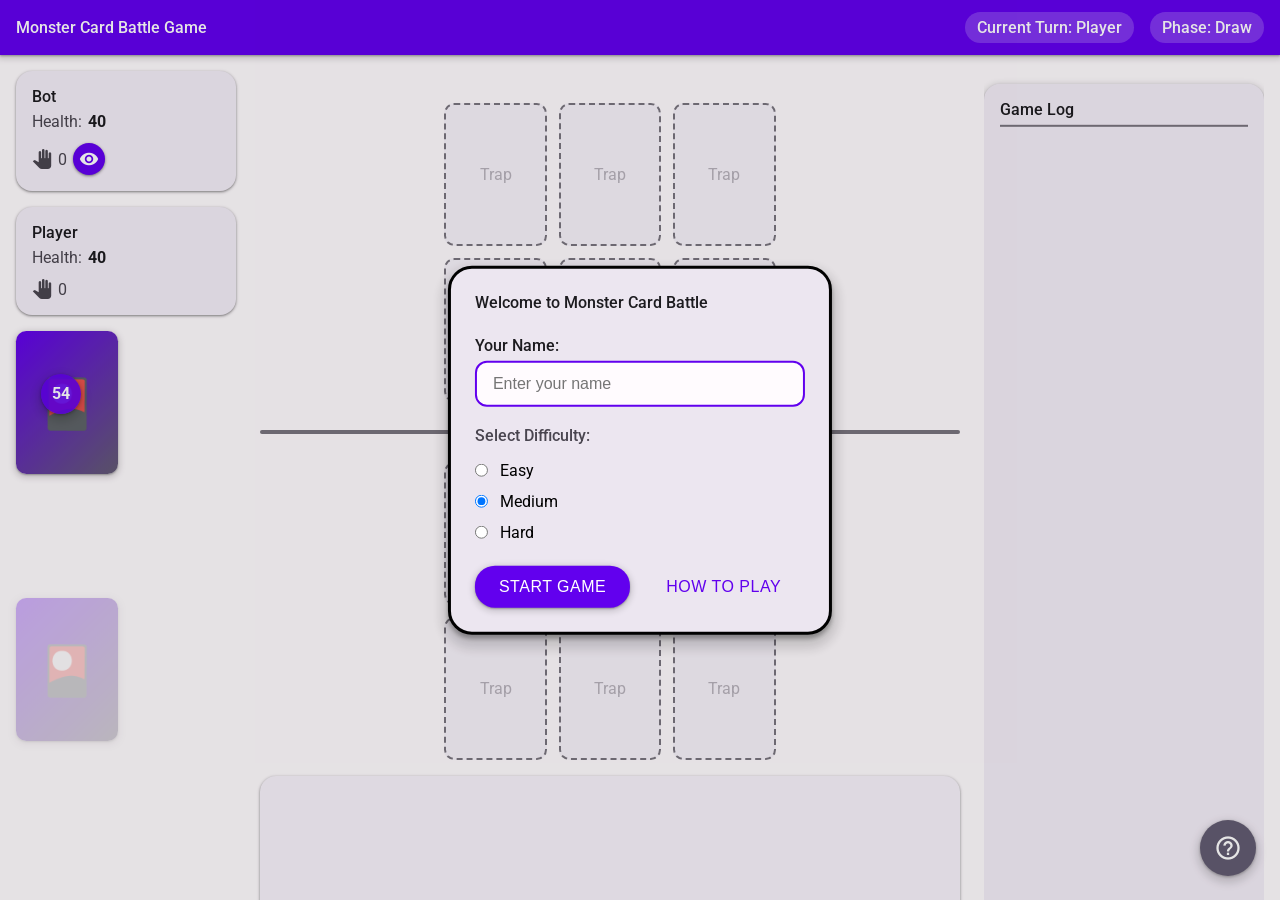
==== index.html @ bcc75cb6 "feat: Add visual feedback for selected cards and attack status in battle phase" ====
<!DOCTYPE html>
<html lang="en">
<head>
    <meta charset="UTF-8">
    <meta name="viewport" content="width=device-width, initial-scale=1.0">
    <title>Monster Card Battle Game</title>
    <link href="https://fonts.googleapis.com/css2?family=Roboto:wght@300;400;500;700&display=swap" rel="stylesheet">
    <link href="https://fonts.googleapis.com/icon?family=Material+Icons" rel="stylesheet">
    <link rel="stylesheet" href="css/animations.css">
    <link rel="stylesheet" href="css/styles.css">
</head>
<body>
    <!-- Welcome Dialog -->
    <dialog id="welcome-dialog" class="modal-dialog">
        <div class="dialog-content">
            <h2>Welcome to Monster Card Battle</h2>
            <div class="welcome-form">
                <div class="input-group">
                    <label for="player-name">Your Name:</label>
                    <input type="text" id="player-name" name="player-name" maxlength="20" placeholder="Enter your name" autocomplete="off" />
                </div>
                <div class="difficulty-select">
                    <p>Select Difficulty:</p>
                    <div class="radio-group">
                        <label><input type="radio" name="difficulty" id="difficulty-easy" value="easy"> Easy</label>
                        <label><input type="radio" name="difficulty" id="difficulty-medium" value="medium" checked> Medium</label>
                        <label><input type="radio" name="difficulty" id="difficulty-hard" value="hard"> Hard</label>
                    </div>
                </div>
            </div>
            <div class="dialog-buttons">
                <button id="start-game" class="dialog-button primary">Start Game</button>
                <button id="show-tutorial" class="dialog-button" onclick="openTutorialFromWelcome(event)">How to Play</button>
            </div>
        </div>
    </dialog>
    
    <!-- Bot Hand Viewing Dialog -->
    <div id="bot-hand-dialog" class="dialog">
        <div class="dialog-content">
            <h2>Bot's Hand <span id="bot-hand-dialog-count">(5)</span></h2>
            <div id="bot-hand-display" class="bot-hand-display"></div>
            <div class="dialog-buttons">
                <button id="close-bot-hand-btn" class="dialog-button primary">Close</button>
            </div>
        </div>
    </div>
    
    <div class="game-container">
        <!-- Game title and info -->
        <div class="game-header">
            <h1>Monster Card Battle Game</h1>
            <div class="game-status">
                <div id="turn-indicator">Current Turn: Player</div>
                <div id="phase-indicator">Phase: Draw</div>
            </div>
        </div>

        <!-- Game board -->
        <div class="game-board">
            <div class="left-sidebar">
                <div class="player-area bot-area">
                    <div class="player-info">
                        <div class="player-name">Bot</div>
                        <div class="player-health">
                            <span class="health-label">Health:</span>
                            <span id="bot-health" class="health-value">40</span>
                        </div>
                        <div class="deck-info">
                            <div class="hand-count">
                                <span class="hand-icon material-icons">pan_tool</span>
                                <span id="bot-hand-count">5</span>
                                <button id="view-bot-hand-btn" class="view-hand-btn" title="View Bot's Hand">
                                    <span class="material-icons">visibility</span>
                                </button>
                            </div>
                        </div>
                    </div>
                </div>
                <div class="player-area player-area-human">
                    <div class="player-info">
                        <div class="player-name">Player</div>
                        <div class="player-health">
                            <span class="health-label">Health:</span>
                            <span id="player-health" class="health-value">40</span>
                        </div>
                        <div class="deck-info">
                            <div class="hand-count">
                                <span class="hand-icon material-icons">pan_tool</span>
                                <span id="player-hand-count">5</span>
                            </div>
                        </div>
                    </div>
                    <div class="deck-container">
                        <div id="deck" class="deck">
                            <div class="card card-back"></div>
                            <div id="deck-count" class="deck-count">54</div>
                        </div>
                        <div id="discard-pile" class="discard-pile">
                            <div class="card card-back discard-empty"></div>
                            <div id="discard-count" class="discard-count">0</div>
                        </div>
                    </div>
                </div>
                <div class="game-controls">
                    <button id="end-phase-btn" class="action-button">End Phase</button>
                </div>
            </div>

            <div class="main-content">
                <div class="center-play-area">
                    <!-- Inline reactive trap area (countdown and actions) -->
                    <div id="reactive-trap-area" class="reactive-trap-area" aria-live="polite"></div>
                    <div class="board-spaces bot-board-spaces">
                        <div class="trap-row">
                            <div class="trap-space" id="bot-trap-0" data-index="0"></div>
                            <div class="trap-space" id="bot-trap-1" data-index="1"></div>
                            <div class="trap-space" id="bot-trap-2" data-index="2"></div>
                        </div>
                        <div class="monster-row">
                            <div class="monster-space" id="bot-monster-0" data-index="0"></div>
                            <div class="monster-space" id="bot-monster-1" data-index="1"></div>
                            <div class="monster-space" id="bot-monster-2" data-index="2"></div>
                        </div>
                    </div>

                    <div class="play-area-divider"></div>

                    <div class="board-spaces player-board-spaces">
                        <div class="monster-row">
                            <div class="monster-space" id="player-monster-0" data-index="0"></div>
                            <div class="monster-space" id="player-monster-1" data-index="1"></div>
                            <div class="monster-space" id="player-monster-2" data-index="2"></div>
                        </div>
                        <div class="trap-row">
                            <div class="trap-space" id="player-trap-0" data-index="0"></div>
                            <div class="trap-space" id="player-trap-1" data-index="1"></div>
                            <div class="trap-space" id="player-trap-2" data-index="2"></div>
                        </div>
                    </div>
                </div>
                <div class="player-hand-container">
                    <div id="player-hand" class="player-hand"></div>
                </div>
            </div>

            <div class="right-sidebar">
                <div id="game-log" class="game-log">
                    <div class="log-header">Game Log</div>
                    <div id="log-content" class="log-content"></div>
                </div>
            </div>
        </div>

        <!-- Game dialogs -->
        <div id="sacrifice-dialog" class="dialog">
            <div class="dialog-content">
                <h2>Choose Cards to Sacrifice</h2>
                <p id="sacrifice-description">Select cards with total value of at least <span id="required-value">X</span></p>
                <div id="sacrifice-cards" class="sacrifice-cards"></div>
                <div class="dialog-buttons">
                    <button id="cancel-sacrifice" class="dialog-button">Cancel</button>
                    <button id="confirm-sacrifice" class="dialog-button primary">Confirm</button>
                </div>
            </div>
        </div>

        <div id="fusion-upkeep-dialog" class="dialog">
            <div class="dialog-content">
                <h2>Fusion Upkeep</h2>
                <p>Select cards to sacrifice for fusion upkeep</p>
                <div id="fusion-upkeep-cards" class="sacrifice-cards"></div>
                <div class="dialog-buttons">
                    <button id="confirm-fusion-upkeep" class="dialog-button primary">Confirm</button>
                </div>
            </div>
        </div>

        <div id="fusion-dialog" class="dialog">
            <div class="dialog-content">
                <h2>Create Fusion</h2>
                <p>Select two of your monsters to fuse</p>
                <div id="fusion-monsters" class="fusion-cards"></div>
                <div id="fusion-target-spaces" class="fusion-target-spaces"></div>
                <div class="dialog-buttons">
                    <button id="cancel-fusion" class="dialog-button">Cancel</button>
                    <button id="confirm-fusion" class="dialog-button primary">Confirm</button>
                </div>
            </div>
        </div>

        <div id="trap-activation-dialog" class="dialog">
            <div class="dialog-content">
                <h2>Activate Trap?</h2>
                <div id="trap-activation-card" class="trap-activation-card"></div>
                <div class="dialog-buttons">
                    <button id="cancel-trap-activation" class="dialog-button">No</button>
                    <button id="confirm-trap-activation" class="dialog-button primary">Yes</button>
                </div>
            </div>
        </div>
        
        <div id="cancel-trap-dialog" class="dialog">
            <div class="dialog-content">
                <h2>Cancel which trap?</h2>
                <div id="cancel-trap-list" class="sacrifice-cards"></div>
                <div class="dialog-buttons">
                    <button id="cancel-trap-cancel" class="dialog-button">Cancel</button>
                    <button id="cancel-trap-confirm" class="dialog-button primary">Confirm</button>
                </div>
            </div>
        </div>
        
        <div id="redirect-dialog" class="dialog">
            <div class="dialog-content">
                <h2>Redirect Attack</h2>
                <p>Select a monster to redirect the attack to</p>
                <div id="redirect-targets" class="redirect-targets"></div>
                <div class="dialog-buttons">
                    <button id="cancel-redirect" class="dialog-button">Cancel</button>
                    <button id="confirm-redirect" class="dialog-button primary">Confirm</button>
                </div>
            </div>
        </div>
        
        <div id="discard-dialog" class="dialog">
            <div class="dialog-content">
                <h2>Discard Down to 10 Cards</h2>
                <p>Select cards to discard</p>
                <div id="discard-cards" class="discard-selection"></div>
                <div class="dialog-buttons">
                    <button id="confirm-discard" class="dialog-button primary">Confirm</button>
                </div>
            </div>
        </div>

        <!-- Deck / Discard List Dialogs -->
        <div id="deck-list-dialog" class="dialog">
            <div class="dialog-content">
                <h2>Deck Contents</h2>
                <div id="deck-list" class="card-list"></div>
                <div class="dialog-buttons">
                    <button id="close-deck-list" class="dialog-button primary">Close</button>
                </div>
            </div>
        </div>

        <div id="discard-list-dialog" class="dialog">
            <div class="dialog-content">
                <h2>Discard Pile</h2>
                <div id="discard-list" class="card-list"></div>
                <div class="dialog-buttons">
                    <button id="close-discard-list" class="dialog-button primary">Close</button>
                </div>
            </div>
        </div>
        
        <div id="game-over-dialog" class="dialog">
            <div class="dialog-content">
                <h2 id="game-result">Game Over</h2>
                <p id="game-over-message"></p>
                <div class="dialog-buttons">
                    <button id="new-game" class="dialog-button primary">New Game</button>
                </div>
            </div>
        </div>

        <!-- Tutorial modal -->
        <dialog id="tutorial-dialog" class="modal-dialog">
            <div class="dialog-content">
                <h2>Game Rules</h2>
                <div class="tutorial-content">
                    <div class="tutorial-navigation">
                        <button id="prev-tutorial" class="tutorial-nav-button" onclick="tutorialPrev()">&lt; Previous</button>
                        <span id="tutorial-page-indicator">Page 1/5</span>
                        <button id="next-tutorial" class="tutorial-nav-button" onclick="tutorialNext()">Next &gt;</button>
                    </div>
                    <div id="tutorial-pages">
                        <!-- Tutorial pages will be dynamically loaded -->
                    </div>
                    <div class="tutorial-footer">
                        <button id="back-to-welcome" class="dialog-button" onclick="backToWelcome()">Back to Welcome Screen</button>
                    </div>
                </div>
            </div>
        </dialog>

        <button id="help-button" class="help-button">
            <span class="material-icons">help_outline</span>
        </button>
    </div>

        <!-- Initialize game and ensure welcome dialog is shown -->
        <script>
            // Show welcome dialog immediately when page loads
            document.addEventListener('DOMContentLoaded', function() {
                // Get dialog element
                const welcomeDialog = document.getElementById('welcome-dialog');
                
                // Force show the dialog
                if (welcomeDialog) {
                    // Try the standard way first
                    if (typeof welcomeDialog.showModal === 'function') {
                        welcomeDialog.showModal();
                    } else {
                        // Fallback for browsers without dialog support
                        welcomeDialog.setAttribute('open', '');
                        welcomeDialog.style.display = 'block';
                        welcomeDialog.style.position = 'fixed';
                        welcomeDialog.style.top = '50%';
                        welcomeDialog.style.left = '50%';
                        welcomeDialog.style.transform = 'translate(-50%, -50%)';
                        welcomeDialog.style.zIndex = '9999';
                    }
                }
                
                // Set up start game button
                const startGameBtn = document.getElementById('start-game');
                if (startGameBtn) {
                    startGameBtn.addEventListener('click', function() {
                        const playerName = (document.getElementById('player-name') && document.getElementById('player-name').value) || 'Player';
                        let difficulty = 'medium';
                        if (document.getElementById('difficulty-easy') && document.getElementById('difficulty-easy').checked) difficulty = 'easy';
                        else if (document.getElementById('difficulty-hard') && document.getElementById('difficulty-hard').checked) difficulty = 'hard';

                        console.log('Starting game with player:', playerName, 'difficulty:', difficulty);
                        if (welcomeDialog && typeof welcomeDialog.close === 'function') welcomeDialog.close();

                        // Call the global startNewGame function which sets up everything
                        if (typeof startNewGame === 'function') {
                            startNewGame(playerName, difficulty);
                        } else {
                            console.error('startNewGame function not found');
                        }
                    });
                }
                
                // Set up tutorial button
                const showTutorialBtn = document.getElementById('show-tutorial');
                if (showTutorialBtn) {
                    showTutorialBtn.addEventListener('click', function() {
                        const tutorialDialog = document.getElementById('tutorial-dialog');
                        if (!tutorialDialog) return;
                        if (typeof tutorialDialog.showModal === 'function') tutorialDialog.showModal(); else tutorialDialog.classList.add('visible');
                    });
                }
            });
        </script>
        <!-- Game scripts -->
        <script src="js/constants.js"></script>
        <script src="js/utils.js"></script>
        <script src="js/card.js"></script>
        <script src="js/deck.js"></script>
        <script src="js/player.js"></script>
        <script src="js/board.js"></script>
        <script src="js/ui.js"></script>
        <script src="js/bot.js"></script>
        <script src="js/game.js"></script>
        <script src="js/tutorial.js"></script>
        <script src="js/main.js"></script>
</body>
</html>
---- css/animations.css ----
/**
 * Game Animations
 * GPU-accelerated transforms with reduced motion support
 */

/* Summon Animation */
@keyframes summon {
  0% {
    opacity: 0;
    transform: scale(0.8) translateY(20px);
  }
  60% {
    transform: scale(1.05) translateY(-5px);
  }
  100% {
    opacity: 1;
    transform: scale(1) translateY(0);
  }
}

.anim-summon {
  animation: summon var(--duration-medium) ease-out;
  will-change: transform, opacity;
}

/* Attack Animation */
@keyframes attack {
  0% {
    transform: translateY(0) scale(1);
  }
  30% {
    transform: translateY(-10px) scale(1.1);
    filter: drop-shadow(0 8px 16px rgba(0,0,0,0.3));
  }
  60% {
    transform: translateY(-5px) scale(1.05);
  }
  100% {
    transform: translateY(0) scale(1);
  }
}

.anim-attack {
  animation: attack 400ms ease-in-out;
  will-change: transform;
  z-index: var(--z-floating);
}

/* Damage Animation */
@keyframes damage {
  0%, 100% {
    transform: translateX(0);
  }
  10%, 30%, 50%, 70%, 90% {
    transform: translateX(-3px);
  }
  20%, 40%, 60%, 80% {
    transform: translateX(3px);
  }
}

@keyframes pulse-red {
  0%, 100% {
    box-shadow: 0 0 0 0 rgba(211, 47, 47, 0);
  }
  50% {
    box-shadow: 0 0 20px 5px rgba(211, 47, 47, 0.6);
  }
}

.anim-damage {
  animation: damage 300ms ease-in-out, pulse-red 300ms ease-in-out;
  will-change: transform;
}

/* Destroy Animation */
@keyframes destroy {
  0% {
    opacity: 1;
    transform: scale(1) rotate(0deg);
  }
  50% {
    opacity: 0.5;
    transform: scale(0.9) rotate(5deg);
  }
  100% {
    opacity: 0;
    transform: scale(0.5) rotate(10deg);
  }
}

.anim-destroy {
  animation: destroy 350ms ease-in forwards;
  will-change: transform, opacity;
}

/* Flip Animation */
@keyframes flip {
  0% {
    transform: rotateY(0deg);
  }
  50% {
    transform: rotateY(90deg);
  }
  100% {
    transform: rotateY(180deg);
  }
}

.anim-flip {
  animation: flip 600ms ease-in-out;
  transform-style: preserve-3d;
  will-change: transform;
}

/* Highlight/Select Animation */
@keyframes highlight-pulse {
  0%, 100% {
    box-shadow: 0 0 0 2px var(--md-primary), 0 0 8px 0 var(--md-primary);
  }
  50% {
    box-shadow: 0 0 0 3px var(--md-primary), 0 0 16px 4px var(--md-primary);
  }
}

.anim-highlight {
  animation: highlight-pulse 1.5s ease-in-out infinite;
  will-change: box-shadow;
  z-index: var(--z-cards);
}

/* Glow effect for selected cards */
.selected {
  box-shadow: 0 0 0 3px var(--md-primary), 
              0 0 12px 2px rgba(98, 0, 238, 0.4),
              var(--elevation-3);
  transform: translateY(-4px);
  transition: all var(--duration-fast) ease;
  z-index: var(--z-cards);
}
/* Highlight for selected card in player's hand */
.player-hand .card.selected {
  box-shadow: 0 0 0 3px var(--md-secondary),
              0 0 18px 4px rgba(25, 118, 210, 0.4),
              var(--elevation-4);
  background: linear-gradient(135deg, rgba(25, 118, 210, 0.10) 0%, rgba(98, 0, 238, 0.08) 100%);
  border-color: var(--md-secondary);
  transform: translateY(-8px) scale(1.04);
  outline: 2px solid var(--md-secondary);
  outline-offset: -2px;
}

/* Prevent hover effects overlay/transform for selected hand cards */
.player-hand .card.selected::before {
  /* ensure no dashed hover overlay appears */
  opacity: 0 !important;
}

.player-hand .card.selected:hover {
  /* keep the selected transform/static look and prevent the generic hover transform */
  transform: translateY(-8px) scale(1.04) !important;
  box-shadow: 0 0 0 3px var(--md-secondary),
              0 0 18px 4px rgba(25, 118, 210, 0.4),
              var(--elevation-4) !important;
}

/* Disable dashed-border hint for selectable cards when already selected */
.player-hand .card.selectable.selected::before {
  opacity: 0 !important;
}

/* Selectable cards (hover state) */
.card.selectable {
  cursor: pointer;
  position: relative;
}

.card.selectable::before {
  content: '';
  position: absolute;
  inset: -2px;
  border: 2px dashed var(--md-primary);
  border-radius: calc(var(--radius-md) + 2px);
  opacity: 0;
  transition: opacity var(--duration-fast) ease;
  pointer-events: none;
}

.card.selectable:hover::before {
  opacity: 0.6;
}

/* Sacrifice selection (for big monsters) - Red/Orange theme */
#sacrifice-area .card.selected,
.sacrifice-card-wrapper .card.selected {
  box-shadow: 0 0 0 3px var(--md-error), 
              0 0 16px 3px rgba(179, 38, 30, 0.5),
              var(--elevation-4);
  background: linear-gradient(135deg, 
    rgba(179, 38, 30, 0.1) 0%, 
    rgba(245, 124, 0, 0.1) 100%);
  border-color: var(--md-error);
  transform: translateY(-6px) scale(1.02);
}

#sacrifice-area .card.selectable,
.sacrifice-card-wrapper .card.selectable {
  cursor: pointer;
}

#sacrifice-area .card.selectable::before,
.sacrifice-card-wrapper .card.selectable::before {
  border-color: var(--md-error);
  border-style: dashed;
}

/* Fusion candidate selection - Purple/Magenta theme */
#fusion-monsters .card.selected {
  box-shadow: 0 0 0 3px var(--md-tertiary), 
              0 0 16px 3px rgba(127, 29, 175, 0.5),
              var(--elevation-4);
  background: linear-gradient(135deg, 
    rgba(127, 29, 175, 0.15) 0%, 
    rgba(176, 0, 160, 0.15) 100%);
  border-color: var(--md-tertiary);
  transform: translateY(-6px) scale(1.05);
  animation: fusion-pulse 2s ease-in-out infinite;
}

#fusion-monsters .card.selectable::before {
  border-color: var(--md-tertiary);
  border-style: dashed;
}

@keyframes fusion-pulse {
  0%, 100% {
    box-shadow: 0 0 0 3px var(--md-tertiary), 
                0 0 16px 3px rgba(127, 29, 175, 0.5),
                var(--elevation-4);
  }
  50% {
    box-shadow: 0 0 0 3px var(--md-tertiary), 
                0 0 20px 5px rgba(127, 29, 175, 0.7),
                var(--elevation-5);
  }
}

/* Fusion upkeep selection - Yellow/Amber theme (warning/cost) */
#fusion-upkeep-cards .card.selected,
#fusion-upkeep-cards .sacrifice-card-wrapper .card.selected {
  box-shadow: 0 0 0 3px var(--md-warning), 
              0 0 16px 3px rgba(245, 124, 0, 0.5),
              var(--elevation-4);
  background: linear-gradient(135deg, 
    rgba(245, 124, 0, 0.15) 0%, 
    rgba(255, 193, 7, 0.15) 100%);
  border-color: var(--md-warning);
  transform: translateY(-6px) scale(1.02);
}

#fusion-upkeep-cards .card.selectable::before {
  border-color: var(--md-warning);
  border-style: dashed;
}

/* Field-selected monster in fusion (initial selection) - Green theme */
.fusion-card-wrapper.field-selected .card.selected {
  box-shadow: 0 0 0 3px var(--md-success), 
              0 0 16px 3px rgba(16, 109, 32, 0.5),
              var(--elevation-4);
  background: linear-gradient(135deg, 
    rgba(16, 109, 32, 0.15) 0%, 
    rgba(46, 125, 50, 0.15) 100%);
  border-color: var(--md-success);
  animation: field-selected-pulse 1.5s ease-in-out infinite;
}

@keyframes field-selected-pulse {
  0%, 100% {
    transform: translateY(-4px) scale(1);
  }
  50% {
    transform: translateY(-6px) scale(1.03);
  }
}

/* Draw card animation */
@keyframes draw {
  0% {
    opacity: 0;
    transform: translateX(-100px) scale(0.5);
  }
  100% {
    opacity: 1;
    transform: translateX(0) scale(1);
  }
}

.anim-draw {
  animation: draw var(--duration-medium) ease-out;
  will-change: transform, opacity;
}

/* Discard animation */
@keyframes discard {
  0% {
    opacity: 1;
    transform: translateY(0) rotate(0deg) scale(1);
  }
  100% {
    opacity: 0;
    transform: translateY(50px) rotate(15deg) scale(0.8);
  }
}

.anim-discard {
  animation: discard var(--duration-medium) ease-in forwards;
  will-change: transform, opacity;
}

/* Fade in */
@keyframes fade-in {
  from {
    opacity: 0;
  }
  to {
    opacity: 1;
  }
}

.anim-fade-in {
  animation: fade-in var(--duration-fast) ease-out;
}

/* Slide in from bottom */
@keyframes slide-up {
  from {
    transform: translateY(100%);
    opacity: 0;
  }
  to {
    transform: translateY(0);
    opacity: 1;
  }
}

.anim-slide-up {
  animation: slide-up var(--duration-medium) ease-out;
}

/* Toast/Snackbar animations */
@keyframes toast-in {
  from {
    transform: translateY(100%);
    opacity: 0;
  }
  to {
    transform: translateY(0);
    opacity: 1;
  }
}

@keyframes toast-out {
  from {
    transform: translateY(0);
    opacity: 1;
  }
  to {
    transform: translateY(100%);
    opacity: 0;
  }
}

.toast-enter {
  animation: toast-in var(--duration-medium) ease-out;
}

.toast-exit {
  animation: toast-out var(--duration-medium) ease-in forwards;
}

/* Reduced motion fallbacks */
@media (prefers-reduced-motion: reduce) {
  .anim-summon,
  .anim-attack,
  .anim-damage,
  .anim-destroy,
  .anim-flip,
  .anim-highlight,
  .anim-draw,
  .anim-discard,
  .anim-fade-in,
  .anim-slide-up,
  .toast-enter,
  .toast-exit {
    animation: none !important;
    transition: opacity 0.1s !important;
  }
  
  .selected {
    transition: none !important;
  }
}

/* Hover effects for interactive elements */
.card:not(.disabled):hover {
  transform: translateY(-2px);
  box-shadow: var(--elevation-3);
  transition: all var(--duration-fast) ease;
}

.card.disabled {
  opacity: 0.5;
  cursor: not-allowed;
  filter: grayscale(0.5);
}

/* Focus visible for accessibility */
*:focus-visible {
  outline: 2px solid var(--md-primary);
  outline-offset: 2px;
}
---- css/styles.css ----
/**
 * Monster Card Battle - Material Design 3
 * Main Styles
 */

@import url('tokens.css');
@import url('animations.css');

/* ============ BASE STYLES ============ */

* {
  box-sizing: border-box;
  margin: 0;
  padding: 0;
}

html, body {
  width: 100%;
  height: 100%;
  overflow: hidden;
  font-family: 'Roboto', -apple-system, BlinkMacSystemFont, 'Segoe UI', sans-serif;
  background: var(--md-surface);
  color: var(--md-on-surface);
  -webkit-font-smoothing: antialiased;
  -moz-osx-font-smoothing: grayscale;
}

/* ============ MAIN LAYOUT ============ */

.game-container {
  width: 100%;
  height: 100vh;
  display: grid;
  grid-template-rows: auto 1fr;
  grid-template-columns: 1fr;
  overflow: hidden;
}

/* ============ HEADER ============ */

.game-header {
  background: var(--md-primary);
  color: var(--md-on-primary);
  padding: var(--space-sm) var(--space-md);
  display: flex;
  align-items: center;
  justify-content: space-between;
  box-shadow: var(--elevation-2);
  z-index: var(--z-header);
}

.game-header h1 {
  font-size: var(--font-h6);
  font-weight: 500;
  margin: 0;
}

.game-status {
  display: flex;
  gap: var(--space-md);
  font-size: var(--font-body2);
}

#turn-indicator, #phase-indicator {
  background: rgba(255, 255, 255, 0.2);
  padding: var(--space-xs) var(--space-sm);
  border-radius: 16px;
  font-weight: 500;
}

/* ============ GAME BOARD LAYOUT ============ */

.game-board {
  display: grid;
  grid-template-columns: 220px 1fr 280px;
  grid-template-rows: 1fr;
  gap: var(--space-lg);
  padding: var(--space-md);
  align-items: stretch;
  height: 100%;
  overflow: hidden;
}

.left-sidebar {
    display: flex;
    flex-direction: column;
    gap: var(--space-md);
    justify-content: space-between;
}

.main-content {
    display: flex;
    flex-direction: column;
    gap: var(--space-md);
}

.right-sidebar {
    display: flex;
    flex-direction: column;
    gap: var(--space-md);
}

/* ============ PLAYER AREAS ============ */

.player-area {
  display: flex;
  flex-direction: column;
  gap: var(--space-md);
}

.bot-area {
  align-items: flex-start;
}

.player-area-human {
  align-items: stretch;
}

.player-info {
    grid-row: 1;
    grid-column: 1;
}

.game-controls {
    margin-top: auto;
}

.player-hand-container {
    grid-row: 2;
    grid-column: 1 / -1;
}

.player-info {
  background: var(--md-surface-container);
  border-radius: var(--space-md);
  padding: var(--space-md);
  box-shadow: var(--elevation-1);
  width: 100%;
}

.player-name {
  font-size: var(--font-h6);
  font-weight: 500;
  margin-bottom: var(--space-xs);
  color: var(--md-on-surface);
}

.player-health {
  display: flex;
  align-items: center;
  gap: var(--space-xs);
  margin-bottom: var(--space-sm);
}

.health-label {
  font-size: var(--font-body2);
  color: var(--md-on-surface-variant);
}

.health-value {
  font-size: var(--font-h5);
  font-weight: 700;
  color: var(--color-monster-big);
}

.deck-info {
  display: flex;
  align-items: center;
  gap: var(--space-sm);
}

.hand-count {
  display: flex;
  align-items: center;
  gap: var(--space-xs);
  font-size: var(--font-body1);
  color: var(--md-on-surface-variant);
}

.hand-icon {
  font-size: 20px;
}

.view-hand-btn {
  background: var(--md-primary);
  color: var(--md-on-primary);
  border: none;
  border-radius: 50%;
  width: 32px;
  height: 32px;
  display: flex;
  align-items: center;
  justify-content: center;
  cursor: pointer;
  transition: all var(--duration-fast);
  box-shadow: var(--elevation-1);
}

.view-hand-btn:hover {
  background: var(--md-primary-container);
  box-shadow: var(--elevation-2);
  transform: scale(1.05);
}

.view-hand-btn .material-icons {
  font-size: 20px;
}

/* ============ BOARD SPACES ============ */

.board-spaces {
  display: grid;
  gap: var(--space-sm);
}

.monster-row, .trap-row {
  display: grid;
  grid-template-columns: repeat(3, 1fr);
  gap: var(--space-sm);
}

.monster-space, .trap-space {
  width: var(--card-w);
  height: var(--card-h);
  background: var(--md-surface-container-low);
  border: 2px dashed var(--md-outline);
  border-radius: var(--card-radius);
  display: flex;
  align-items: center;
  justify-content: center;
  position: relative;
  transition: all var(--duration-fast);
}

.monster-space:hover, .trap-space:hover {
  background: var(--md-surface-container);
  border-color: var(--md-primary);
}

.monster-space::after {
  content: 'Monster';
  font-size: var(--font-caption);
  color: var(--md-outline);
  opacity: 0.5;
  pointer-events: none;
}

.trap-space::after {
  content: 'Trap';
  font-size: var(--font-caption);
  color: var(--md-outline);
  opacity: 0.5;
  pointer-events: none;
}

.monster-space:has(.card)::after,
.trap-space:has(.card)::after {
  display: none;
}

/* ============ ATTACK HIGHLIGHTS ============ */

.monster-space.attack-highlight {
  animation: attack-pulse 1s ease-in-out infinite;
  z-index: 10;
}

.monster-space.attacker-highlight {
  border: 3px solid var(--md-error);
  box-shadow: 0 0 0 3px rgba(179, 38, 30, 0.3),
              0 0 20px rgba(179, 38, 30, 0.5);
  background: var(--md-error-container);
}

.monster-space.defender-highlight {
  border: 3px solid var(--md-warning);
  box-shadow: 0 0 0 3px rgba(245, 124, 0, 0.3),
              0 0 20px rgba(245, 124, 0, 0.5);
  background: var(--md-warning-container);
}

.player-info.direct-attack-highlight {
  border: 3px solid var(--md-error);
  box-shadow: 0 0 0 3px rgba(179, 38, 30, 0.3),
              0 0 20px rgba(179, 38, 30, 0.5);
  background: var(--md-error-container);
  animation: attack-pulse 1s ease-in-out infinite;
}

@keyframes attack-pulse {
  0%, 100% {
    transform: scale(1);
    opacity: 1;
  }
  50% {
    transform: scale(1.05);
    opacity: 0.9;
  }
}

/* ============ BATTLE PHASE ATTACK STATUS STYLES ============ */
/* Visual cues for monsters that can still attack (ready) and those that have already attacked.
   Scoped to the BATTLE phase so these decorations don't show during other phases. */

/* Ready to attack: glowing outline and small indicator */
.game-board.phase-player-BATTLE .monster-space .card.can-attack,
.game-board.phase-bot-BATTLE .monster-space .card.can-attack {
  transform: translateY(-6px);
  transition: transform 180ms var(--duration-fast), box-shadow 180ms var(--duration-fast);
  box-shadow: 0 0 0 4px rgba(16, 108, 200, 0.08), 0 0 12px rgba(16, 108, 200, 0.18);
  border: 2px solid rgba(16, 108, 200, 0.22);
}

.game-board.phase-player-BATTLE .monster-space .card.can-attack::after,
.game-board.phase-bot-BATTLE .monster-space .card.can-attack::after {
  content: '';
  position: absolute;
  top: 6px;
  left: 6px;
  width: 10px;
  height: 10px;
  border-radius: 50%;
  background: var(--md-primary);
  box-shadow: 0 0 6px rgba(0,0,0,0.2);
}

/* Already attacked: desaturated and show a small check badge */
.game-board.phase-player-BATTLE .monster-space .card.attacked,
.game-board.phase-bot-BATTLE .monster-space .card.attacked {
  opacity: 0.75;
  filter: grayscale(0.35) contrast(0.9);
  transform: translateY(0);
  box-shadow: none;
}

.game-board.phase-player-BATTLE .monster-space .card.attacked::after,
.game-board.phase-bot-BATTLE .monster-space .card.attacked::after {
  content: '✓';
  position: absolute;
  top: 6px;
  right: 6px;
  background: rgba(0,0,0,0.6);
  color: white;
  font-weight: 700;
  font-size: 12px;
  line-height: 14px;
  padding: 2px 6px;
  border-radius: 12px;
}

/* Make sure these status badges don't appear outside battle phase */


/* ============ CENTER PLAY AREA ============ */

.center-play-area {
  display: flex;
  flex-direction: column;
  align-items: center;
  justify-content: center;
  gap: var(--space-md);
  flex-grow: 1;
}

.play-area-divider {
  width: 100%;
  height: 4px;
  background: var(--md-outline);
  border-radius: 2px;
  margin: var(--space-sm) 0;
}

/* ============ RIGHT SIDEBAR ============ */
.right-sidebar {
  display: flex;
  flex-direction: column;
  gap: var(--space-md);
  justify-content: flex-start;
  /* allow children to shrink inside the viewport so internal scrolling works */
  min-height: 0;
  overflow: hidden;
}

/* ============ DECK & DISCARD ============ */

.deck-container {
  display: flex;
  flex-direction: column;
  gap: calc(var(--deck-card-h) + var(--space-md));
  align-items: flex-start;
  justify-content: center;
}

.deck, .discard-pile {
  position: relative;
  width: var(--deck-card-w);
  height: var(--deck-card-h);
  cursor: pointer;
  transition: transform var(--duration-fast);
}

.deck:hover, .discard-pile:hover {
  transform: scale(1.05);
}

.discard-empty {
  opacity: 0.3;
}

.deck-count, .discard-count {
  position: absolute;
  top: 50%;
  left: 50%;
  transform: translate(-50%, -50%);
  font-size: var(--font-h5);
  font-weight: 700;
  color: var(--md-on-primary);
  background: rgba(98, 0, 238, 0.9);
  border-radius: 50%;
  width: 40px;
  height: 40px;
  display: flex;
  align-items: center;
  justify-content: center;
  pointer-events: none;
  box-shadow: var(--elevation-3);
}

.game-controls {
  display: flex;
  gap: var(--space-md);
  flex-wrap: wrap;
  justify-content: flex-start;
  width: 100%;
}

.action-button {
  background: var(--md-primary);
  color: var(--md-on-primary);
  border: none;
  border-radius: 20px;
  padding: var(--space-sm) var(--space-lg);
  font-size: var(--font-button);
  font-weight: 500;
  cursor: pointer;
  transition: all var(--duration-fast);
  box-shadow: var(--elevation-2);
  text-transform: uppercase;
  letter-spacing: 0.5px;
}

.action-button:hover {
  background: var(--md-primary-container);
  box-shadow: var(--elevation-3);
  transform: translateY(-2px);
}

.action-button:active {
  transform: translateY(0);
  box-shadow: var(--elevation-1);
}

.action-button:disabled {
  background: var(--md-surface-container);
  color: var(--md-on-surface-variant);
  cursor: not-allowed;
  opacity: 0.5;
  box-shadow: none;
}

/* ============ GAME LOG ============ */

.game-log {
  background: var(--md-surface-container);
  border-radius: var(--space-md);
  padding: var(--space-md);
  width: 100%;
  flex-grow: 1;
  box-shadow: var(--elevation-2);
  display: flex;
  flex-direction: column;
  /* ensure the log container can shrink inside the right sidebar */
  min-height: 0;
}

.log-header {
  font-size: var(--font-subtitle1);
  font-weight: 500;
  margin-bottom: var(--space-sm);
  color: var(--md-on-surface);
  padding-bottom: var(--space-xs);
  border-bottom: 2px solid var(--md-outline);
}

.log-content {
  flex: 1;
  overflow-y: auto;
  font-size: var(--font-body2);
  line-height: 1.6;
  /* allow the scrollable area to shrink properly inside flex parents */
  min-height: 0;
}

.log-entry {
  padding: var(--space-xs) 0;
  border-bottom: 1px solid var(--md-surface-container-low);
}

.log-entry:last-child {
  border-bottom: none;
}

.log-content::-webkit-scrollbar {
  width: 8px;
}

.log-content::-webkit-scrollbar-track {
  background: var(--md-surface);
  border-radius: 4px;
}

.log-content::-webkit-scrollbar-thumb {
  background: var(--md-outline);
  border-radius: 4px;
}

.log-content::-webkit-scrollbar-thumb:hover {
  background: var(--md-primary);
}

/* ============ PLAYER HAND ============ */

.player-hand-container {
  width: 100%;
  max-width: 100%;
}

.player-hand {
  display: flex;
  gap: var(--space-sm);
  flex-wrap: nowrap;
  justify-content: center;
  padding: var(--space-md);
  background: var(--md-surface-container-low);
  border-radius: var(--space-md);
  box-shadow: var(--elevation-1);
  height: calc(var(--card-h) + 2 * var(--space-md));
  overflow-x: auto;
  overflow-y: hidden;
}

/* ============ CARDS ============ */

.card {
  width: var(--card-w);
  height: var(--card-h);
  border-radius: var(--card-radius);
  background: var(--md-surface-container-high);
  box-shadow: var(--elevation-2);
  cursor: pointer;
  position: relative;
  transition: all var(--duration-fast);
  display: flex;
  flex-direction: column;
  align-items: center;
  justify-content: space-between;
  padding: var(--space-xs);
  overflow: hidden;
}

.card:hover:not(.disabled) {
  transform: translateY(-4px);
  box-shadow: var(--elevation-4);
}

.card-back {
  background: linear-gradient(135deg, var(--md-primary) 0%, var(--md-secondary) 100%);
  color: var(--md-on-primary);
  cursor: default;
}

.card-back::before {
  content: '🎴';
  font-size: 48px;
  position: absolute;
  top: 50%;
  left: 50%;
  transform: translate(-50%, -50%);
}

.card[data-type="monster"] {
  background: linear-gradient(135deg, var(--color-monster-normal) 0%, #4CAF50 100%);
  color: white;
}

.card[data-type="monster"][data-value="7"],
.card[data-type="monster"][data-value="8"],
.card[data-type="monster"][data-value="9"] {
  background: linear-gradient(135deg, var(--color-monster-big) 0%, #FF6F00 100%);
}

.card[data-type="trap"] {
  background: linear-gradient(135deg, var(--color-trap) 0%, #1976D2 100%);
  color: white;
}

.card[data-type="fusion"] {
  background: linear-gradient(135deg, var(--color-fusion) 0%, #6A1B9A 100%);
  color: white;
}

.card[data-type="joker"] {
  background: linear-gradient(135deg, var(--color-joker) 0%, #C62828 100%);
  color: white;
}

.card-name {
  font-size: var(--font-caption);
  font-weight: 500;
  text-align: center;
  margin-top: var(--space-xs);
}

.card-value {
  font-size: var(--font-h4);
  font-weight: 700;
  text-align: center;
}

.card-description {
  font-size: 9px;
  text-align: center;
  opacity: 0.9;
  line-height: 1.2;
  margin-bottom: var(--space-xs);
}

/* Card inner elements - used by JavaScript */
.card-type {
  font-size: var(--font-caption);
  font-weight: 500;
  text-align: center;
  opacity: 0.9;
  text-transform: uppercase;
  letter-spacing: 0.5px;
}

.card-content {
  font-size: var(--font-h3);
  font-weight: 700;
  text-align: center;
  margin: var(--space-sm) 0;
}

.card-content.red {
  color: #FF5252;
}

.card-content.black {
  color: #212121;
}

.monster-strength,
.fusion-value {
  position: absolute;
  bottom: var(--space-xs);
  right: var(--space-xs);
  background: rgba(0, 0, 0, 0.7);
  color: white;
  padding: var(--space-xs) var(--space-sm);
  border-radius: 12px;
  font-size: var(--font-body2);
  font-weight: 700;
}

/* Face-down cards */
.card.face-down {
  background: linear-gradient(135deg, var(--md-primary) 0%, var(--md-secondary) 100%);
}

.card.face-down .card-value,
.card.face-down .card-type,
.card.face-down .card-content,
.card.face-down .monster-strength,
.card.face-down .fusion-value {
  display: none;
}

.card.face-down::before {
  content: '🎴';
  font-size: 48px;
  position: absolute;
  top: 50%;
  left: 50%;
  transform: translate(-50%, -50%);
  color: white;
}

/* Card type classes - used by old JavaScript code */
.card.monster-normal {
  background: linear-gradient(135deg, var(--color-monster-normal) 0%, #4CAF50 100%);
  color: white;
}

.card.monster-big {
  background: linear-gradient(135deg, var(--color-monster-big) 0%, #FF6F00 100%);
  color: white;
}

.card.trap {
  background: linear-gradient(135deg, var(--color-trap) 0%, #1976D2 100%);
  color: white;
}

.card.fusion {
  background: linear-gradient(135deg, var(--color-fusion) 0%, #6A1B9A 100%);
  color: white;
}

.card.joker {
  background: linear-gradient(135deg, var(--color-joker) 0%, #C62828 100%);
  color: white;
}

/* Weakened state (King effect) */
.card.weakened {
  opacity: 0.7;
  filter: grayscale(0.3);
}

.card.weakened .monster-strength,
.card.weakened .fusion-value {
  background: rgba(211, 47, 47, 0.9);
  animation: pulse-red 2s ease-in-out infinite;
}

/* Trap states */
.card.trap-disabled {
  opacity: 0.6;
  filter: grayscale(0.5);
}

.card.trap-active {
  box-shadow: 0 0 0 2px var(--color-trap), 
              0 0 16px 2px rgba(33, 150, 243, 0.6),
              var(--elevation-3);
}

.trap-status-badge {
  position: absolute;
  top: var(--space-xs);
  left: var(--space-xs);
  background: rgba(0, 0, 0, 0.7);
  color: white;
  padding: 2px var(--space-xs);
  border-radius: 8px;
  font-size: 9px;
  font-weight: 500;
  text-transform: uppercase;
}

/* Attacked state */
.card.attacked {
  animation: damage 300ms ease-in-out;
}

.card.attacked .monster-strength {
  animation: pulse-red 300ms ease-in-out;
}

/* ============ DIALOGS ============ */

.dialog, .modal-dialog {
  position: fixed;
  top: 50%;
  left: 50%;
  transform: translate(-50%, -50%);
  background: var(--md-surface-container-high);
  border-radius: var(--space-lg);
  box-shadow: var(--elevation-5);
  z-index: var(--z-modal);
  max-width: min(600px, 90vw);
  max-height: 85vh;
  overflow: auto;
  display: none;
}

.dialog.visible, .modal-dialog[open] {
  display: block;
}

.dialog-content {
  padding: var(--space-lg);
}

.dialog-content h2 {
  font-size: var(--font-h5);
  font-weight: 500;
  margin-bottom: var(--space-md);
  color: var(--md-on-surface);
}

.dialog-content p {
  font-size: var(--font-body1);
  color: var(--md-on-surface-variant);
  margin-bottom: var(--space-md);
  line-height: 1.6;
}

.dialog-buttons {
  display: flex;
  gap: var(--space-sm);
  justify-content: flex-end;
  margin-top: var(--space-lg);
}

.dialog-button {
  padding: var(--space-sm) var(--space-lg);
  border: none;
  border-radius: 20px;
  font-size: var(--font-button);
  font-weight: 500;
  cursor: pointer;
  transition: all var(--duration-fast);
  text-transform: uppercase;
  letter-spacing: 0.5px;
}

.dialog-button.primary {
  background: var(--md-primary);
  color: var(--md-on-primary);
  box-shadow: var(--elevation-2);
}

.dialog-button.primary:hover {
  background: var(--md-primary-container);
  box-shadow: var(--elevation-3);
}

.dialog-button:not(.primary) {
  background: transparent;
  color: var(--md-primary);
}

.dialog-button:not(.primary):hover {
  background: var(--md-primary-container);
}

.dialog-button:disabled {
  opacity: 0.5;
  cursor: not-allowed;
}

/* ============ TRAP COUNTDOWN ============ */

#trap-countdown,
.trap-countdown {
  position: fixed;
  top: 50%;
  left: 50%;
  transform: translate(-50%, -50%);
  z-index: 10001;
  background: var(--md-error-container);
  color: var(--md-on-error-container);
  padding: var(--space-xl);
  border-radius: var(--radius-lg);
  box-shadow: var(--elevation-5);
  font-size: var(--font-headline3);
  font-weight: bold;
  text-align: center;
  border: 3px solid var(--md-error);
  min-width: 200px;
  display: flex;
  flex-direction: column;
  align-items: center;
  gap: var(--space-md);
  animation: countdown-pulse 1s ease-in-out infinite;
}

#trap-countdown::before,
.trap-countdown::before {
  content: 'React with Trap!';
  font-size: var(--font-subtitle1);
  font-weight: 500;
  display: block;
  margin-bottom: var(--space-sm);
  color: var(--md-error);
}

@keyframes countdown-pulse {
  0%, 100% {
    transform: translate(-50%, -50%) scale(1);
  }
  50% {
    transform: translate(-50%, -50%) scale(1.05);
  }
}

@media (max-width: 600px) {
  #trap-countdown,
  .trap-countdown {
    padding: var(--space-lg);
    font-size: var(--font-headline4);
    min-width: 150px;
    position: fixed !important;
    top: 50% !important;
    left: 50% !important;
    transform: translate(-50%, -50%) !important;
  }
  
  #trap-countdown::before,
  .trap-countdown::before {
    font-size: var(--font-body1);
  }
}

/* Inline reactive trap area container */
.reactive-trap-area {
  display: flex;
  justify-content: center;
  align-items: center;
  min-height: 0;
  margin-bottom: var(--space-md);
}

/* When trap countdown is rendered inline, remove fixed positioning and pulse */
.trap-countdown.inline {
  position: static;
  transform: none;
  z-index: auto;
  animation: none;
  box-shadow: var(--elevation-2);
}

/* Lock the game log to the right side on larger screens */
@media (min-width: 900px) {


  .game-log {
    /* keep the log visible while the main area scrolls */
    position: sticky;
    top: var(--space-md);
    align-self: start;
    /* cap the height to the viewport so internal scrolling is used */
    max-height: calc(100vh - (2 * var(--space-md)));
    overflow: hidden;
  }

  .log-content {
    /* internal scroll area for entries */
    max-height: calc(100vh - (4 * var(--space-md)));
    overflow-y: auto;
  }
}

/* ============ SPECIFIC DIALOG STYLES ============ */

.sacrifice-cards, .fusion-cards, .redirect-targets, .discard-selection, .card-list {
  display: flex;
  flex-wrap: wrap;
  gap: var(--space-md);
  justify-content: center;
  padding: var(--space-md);
  background: var(--md-surface-container-low);
  border-radius: var(--space-md);
  max-height: 50vh;
  overflow-y: auto;
}

.bot-hand-display {
  display: flex;
  flex-wrap: wrap;
  gap: var(--space-md);
  justify-content: center;
  padding: var(--space-md);
  background: var(--md-surface-container-low);
  border-radius: var(--space-md);
  max-height: 60vh;
  overflow-y: auto;
}

.welcome-form {
  margin: var(--space-lg) 0;
}

.input-group {
  margin-bottom: var(--space-md);
}

.input-group label {
  display: block;
  font-size: var(--font-body2);
  font-weight: 500;
  margin-bottom: var(--space-xs);
  color: var(--md-on-surface);
}

.input-group input[type="text"] {
  width: 100%;
  padding: var(--space-sm) var(--space-md);
  border: 2px solid var(--md-outline);
  border-radius: var(--space-sm);
  font-size: var(--font-body1);
  background: var(--md-surface);
  color: var(--md-on-surface);
  transition: border-color var(--duration-fast);
}

.input-group input[type="text"]:focus {
  outline: none;
  border-color: var(--md-primary);
}

.difficulty-select {
  margin-top: var(--space-md);
}

.difficulty-select p {
  font-size: var(--font-body2);
  font-weight: 500;
  margin-bottom: var(--space-sm);
}

.radio-group {
  display: flex;
  flex-direction: column;
  gap: var(--space-sm);
}

.radio-group label {
  display: flex;
  align-items: center;
  gap: var(--space-sm);
  font-size: var(--font-body1);
  cursor: pointer;
}

/* ============ HELP BUTTON ============ */

.help-button {
  position: fixed;
  bottom: var(--space-lg);
  right: var(--space-lg);
  width: 56px;
  height: 56px;
  border-radius: 50%;
  background: var(--md-secondary);
  color: var(--md-on-secondary);
  border: none;
  box-shadow: var(--elevation-3);
  cursor: pointer;
  display: flex;
  align-items: center;
  justify-content: center;
  z-index: var(--z-floating);
  transition: all var(--duration-fast);
}

.help-button:hover {
  box-shadow: var(--elevation-4);
  transform: scale(1.1);
}

.help-button .material-icons {
  font-size: 28px;
}

/* ============ TUTORIAL STYLES ============ */

.tutorial-close {
  position: absolute;
  top: var(--space-md);
  right: var(--space-md);
  background: transparent;
  border: none;
  font-size: 24px;
  cursor: pointer;
  color: var(--md-on-surface);
  width: 32px;
  height: 32px;
  border-radius: 50%;
  display: flex;
  align-items: center;
  justify-content: center;
  transition: background var(--duration-fast);
}

.tutorial-close:hover {
  background: var(--md-surface-container);
}

.tutorial-content {
  padding-top: var(--space-md);
}

.tutorial-navigation {
  display: flex;
  justify-content: space-between;
  align-items: center;
  margin-bottom: var(--space-md);
}

.tutorial-nav-button {
  padding: var(--space-xs) var(--space-md);
  background: var(--md-primary);
  color: var(--md-on-primary);
  border: none;
  border-radius: 20px;
  cursor: pointer;
  font-size: var(--font-body2);
  transition: all var(--duration-fast);
}

.tutorial-nav-button:hover {
  background: var(--md-primary-container);
}

.tutorial-nav-button:disabled {
  opacity: 0.5;
  cursor: not-allowed;
}

#tutorial-page-indicator {
  font-size: var(--font-body2);
  color: var(--md-on-surface-variant);
}

#tutorial-pages {
  min-height: 300px;
}

.tutorial-page {
  display: none;
}

.tutorial-page.active {
  display: block;
}

.tutorial-page h3 {
  margin-top: var(--space-md);
  margin-bottom: var(--space-sm);
  color: var(--md-primary);
}

.tutorial-page ul {
  margin-left: var(--space-lg);
  line-height: 1.6;
}

.tutorial-page p {
  margin-bottom: var(--space-sm);
  line-height: 1.6;
}

.tutorial-footer {
  margin-top: var(--space-lg);
  padding-top: var(--space-md);
  border-top: 1px solid var(--md-outline);
}

/* ============ RESPONSIVE BREAKPOINTS ============ */

@media (max-width: 1200px) {
  .game-board {
    /* Three-column layout: left sidebar, main content, right sidebar */
    grid-template-columns: 200px 1fr 250px;
    gap: var(--space-md);
  }
}

@media (max-width: 900px) {
  .game-board {
    grid-template-columns: 1fr;
    grid-template-rows: auto auto 1fr auto;
    padding: var(--space-sm);
    gap: var(--space-sm);
  }
  
  .left-sidebar {
      order: 1;
      flex-direction: row;
      justify-content: space-between;
  }

  .main-content {
      order: 2;
  }

  .right-sidebar {
      order: 3;
      flex-direction: row-reverse;
  }
  
  .game-log {
    width: 100%;
    height: 150px;
    flex-grow: 1;
  }
  
  .player-hand {
    max-height: 150px;
    flex-wrap: nowrap;
  }
}

@media (max-width: 600px) {
  .game-header h1 {
    font-size: var(--font-subtitle1);
  }
  
  .game-status {
    flex-direction: column;
    gap: var(--space-xs);
    font-size: var(--font-caption);
  }
  
  .help-button {
    width: 48px;
    height: 48px;
    bottom: var(--space-md);
    right: var(--space-md);
  }
}
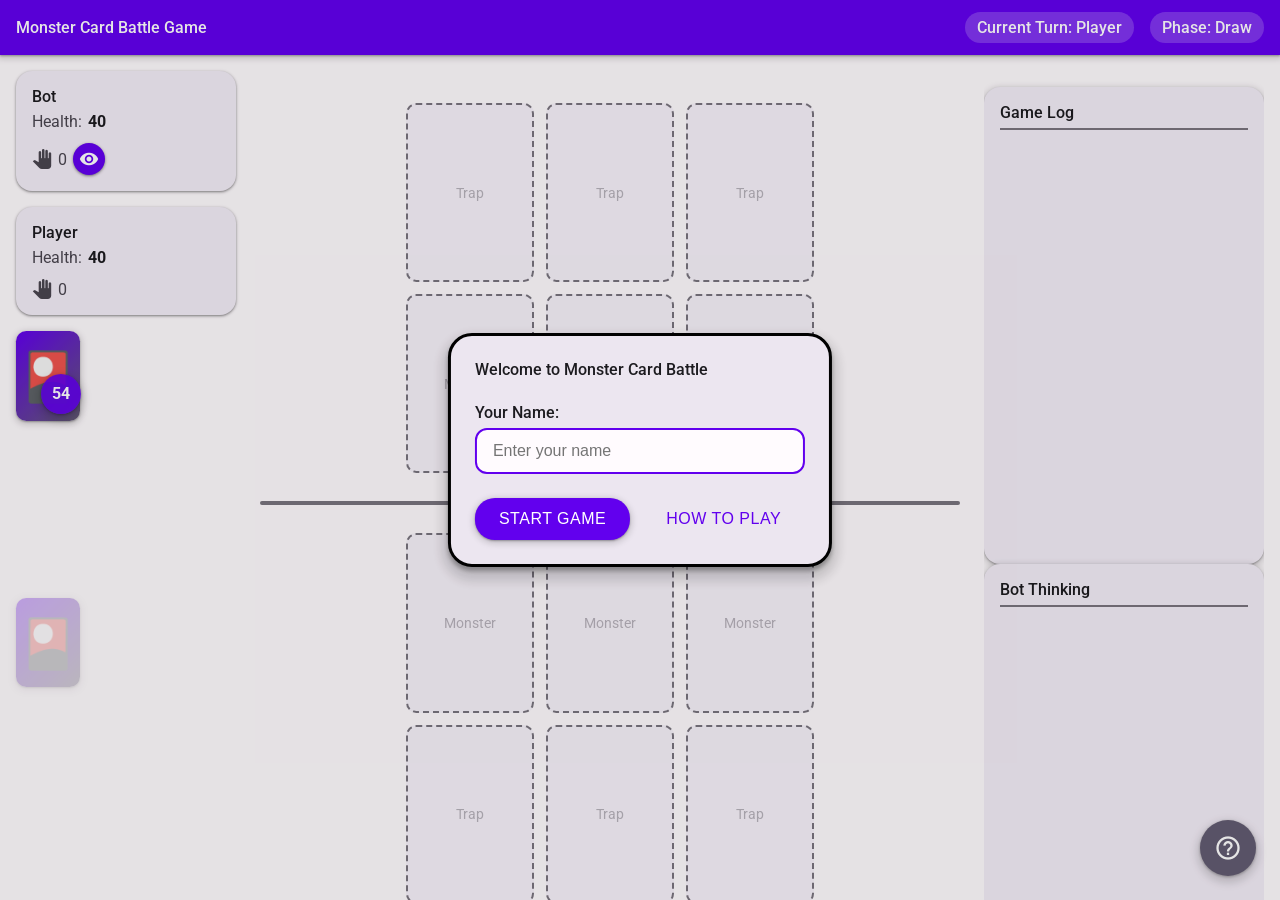
==== commit 81060f8a: "feat(ui): add bot thinking log functionality - Implemented addBotThinkingMessage method to log bot r" ====
--- a/index.html
+++ b/index.html
@@ -19,14 +19,7 @@
                     <label for="player-name">Your Name:</label>
                     <input type="text" id="player-name" name="player-name" maxlength="20" placeholder="Enter your name" autocomplete="off" />
                 </div>
-                <div class="difficulty-select">
-                    <p>Select Difficulty:</p>
-                    <div class="radio-group">
-                        <label><input type="radio" name="difficulty" id="difficulty-easy" value="easy"> Easy</label>
-                        <label><input type="radio" name="difficulty" id="difficulty-medium" value="medium" checked> Medium</label>
-                        <label><input type="radio" name="difficulty" id="difficulty-hard" value="hard"> Hard</label>
-                    </div>
-                </div>
+                <!-- Difficulty selection removed: bot now uses a deterministic playstyle. -->
             </div>
             <div class="dialog-buttons">
                 <button id="start-game" class="dialog-button primary">Start Game</button>
@@ -102,6 +95,7 @@
                         </div>
                     </div>
                 </div>
+                <div id="trap-reaction-container" class="trap-reaction-container"></div>
                 <div class="game-controls">
                     <button id="end-phase-btn" class="action-button">End Phase</button>
                 </div>
@@ -148,6 +142,10 @@
                 <div id="game-log" class="game-log">
                     <div class="log-header">Game Log</div>
                     <div id="log-content" class="log-content"></div>
+                </div>
+                <div id="bot-thinking-log" class="game-log">
+                    <div class="log-header">Bot Thinking</div>
+                    <div id="bot-thinking-content" class="log-content"></div>
                 </div>
             </div>
         </div>
@@ -318,21 +316,19 @@
                 const startGameBtn = document.getElementById('start-game');
                 if (startGameBtn) {
                     startGameBtn.addEventListener('click', function() {
-                        const playerName = (document.getElementById('player-name') && document.getElementById('player-name').value) || 'Player';
-                        let difficulty = 'medium';
-                        if (document.getElementById('difficulty-easy') && document.getElementById('difficulty-easy').checked) difficulty = 'easy';
-                        else if (document.getElementById('difficulty-hard') && document.getElementById('difficulty-hard').checked) difficulty = 'hard';
-
-                        console.log('Starting game with player:', playerName, 'difficulty:', difficulty);
-                        if (welcomeDialog && typeof welcomeDialog.close === 'function') welcomeDialog.close();
-
-                        // Call the global startNewGame function which sets up everything
-                        if (typeof startNewGame === 'function') {
-                            startNewGame(playerName, difficulty);
-                        } else {
-                            console.error('startNewGame function not found');
-                        }
-                    });
+                            const playerName = (document.getElementById('player-name') && document.getElementById('player-name').value) || 'Player';
+                            const difficulty = 'medium'; // Default difficulty (deterministic bot)
+
+                            console.log('Starting game with player:', playerName, 'difficulty:', difficulty);
+                            if (welcomeDialog && typeof welcomeDialog.close === 'function') welcomeDialog.close();
+
+                            // Call the global startNewGame function which sets up everything
+                            if (typeof startNewGame === 'function') {
+                                startNewGame(playerName, difficulty);
+                            } else {
+                                console.error('startNewGame function not found');
+                            }
+                        });
                 }
                 
                 // Set up tutorial button
--- a/css/styles.css
+++ b/css/styles.css
@@ -220,8 +220,8 @@
 }
 
 .monster-space, .trap-space {
-  width: var(--card-w);
-  height: var(--card-h);
+  width: var(--field-card-w);
+  height: var(--field-card-h);
   background: var(--md-surface-container-low);
   border: 2px dashed var(--md-outline);
   border-radius: var(--card-radius);
@@ -239,7 +239,7 @@
 
 .monster-space::after {
   content: 'Monster';
-  font-size: var(--font-caption);
+  font-size: var(--font-label);
   color: var(--md-outline);
   opacity: 0.5;
   pointer-events: none;
@@ -247,10 +247,17 @@
 
 .trap-space::after {
   content: 'Trap';
-  font-size: var(--font-caption);
+  font-size: var(--font-label);
   color: var(--md-outline);
   opacity: 0.5;
   pointer-events: none;
+}
+
+/* Cards inside field spaces should match field size */
+.monster-space .card,
+.trap-space .card {
+  width: var(--field-card-w);
+  height: var(--field-card-h);
 }
 
 .monster-space:has(.card)::after,
@@ -466,6 +473,83 @@
   cursor: not-allowed;
   opacity: 0.5;
   box-shadow: none;
+}
+
+/* Trap Reaction Container */
+.trap-reaction-container {
+  display: none;
+  background: var(--md-surface-container-high);
+  border-radius: 12px;
+  padding: var(--space-md);
+  margin-bottom: var(--space-md);
+  box-shadow: var(--elevation-3);
+  border: 2px solid var(--md-primary);
+  animation: slideIn 0.3s ease-out;
+}
+
+.trap-reaction-container.active {
+  display: block;
+}
+
+@keyframes slideIn {
+  from {
+    opacity: 0;
+    transform: translateY(-10px);
+  }
+  to {
+    opacity: 1;
+    transform: translateY(0);
+  }
+}
+
+.reaction-title {
+  font-size: var(--font-body);
+  font-weight: 600;
+  color: var(--md-primary);
+  margin-bottom: var(--space-sm);
+  text-align: center;
+}
+
+.reaction-trap-list {
+  display: flex;
+  flex-wrap: wrap;
+  gap: var(--space-sm);
+  justify-content: center;
+  margin-bottom: var(--space-sm);
+}
+
+.reaction-trap-option {
+  cursor: pointer;
+  transition: all var(--duration-fast);
+  border: 2px solid transparent;
+  border-radius: 8px;
+}
+
+.reaction-trap-option:hover {
+  transform: scale(1.05);
+  border-color: var(--md-primary);
+  box-shadow: var(--elevation-2);
+}
+
+.reaction-footer {
+  display: flex;
+  align-items: center;
+  justify-content: space-between;
+  gap: var(--space-sm);
+  padding-top: var(--space-sm);
+  border-top: 1px solid var(--md-outline-variant);
+}
+
+.reaction-countdown {
+  font-size: var(--font-h3);
+  font-weight: 700;
+  color: var(--md-primary);
+  min-width: 30px;
+  text-align: center;
+}
+
+.reaction-footer .dialog-button {
+  flex: 1;
 }
 
 /* ============ GAME LOG ============ */
@@ -914,6 +998,20 @@
   }
 }
 
+/* Right-sidebar logs: each should occupy half the viewport height and be independently scrollable.
+   This rule overrides earlier sticky/max-height rules and keeps mobile rules intact. */
+.right-sidebar .game-log {
+  height: 50vh;
+  overflow: hidden; /* container won't scroll itself, inner .log-content will */
+}
+
+.right-sidebar .game-log .log-content {
+  /* Ensure the inner area fills the game-log container and becomes the scrollable area */
+  flex: 1 1 auto;
+  max-height: none;
+  overflow-y: auto;
+}
+
 /* Inline reactive trap area container */
 .reactive-trap-area {
   display: flex;
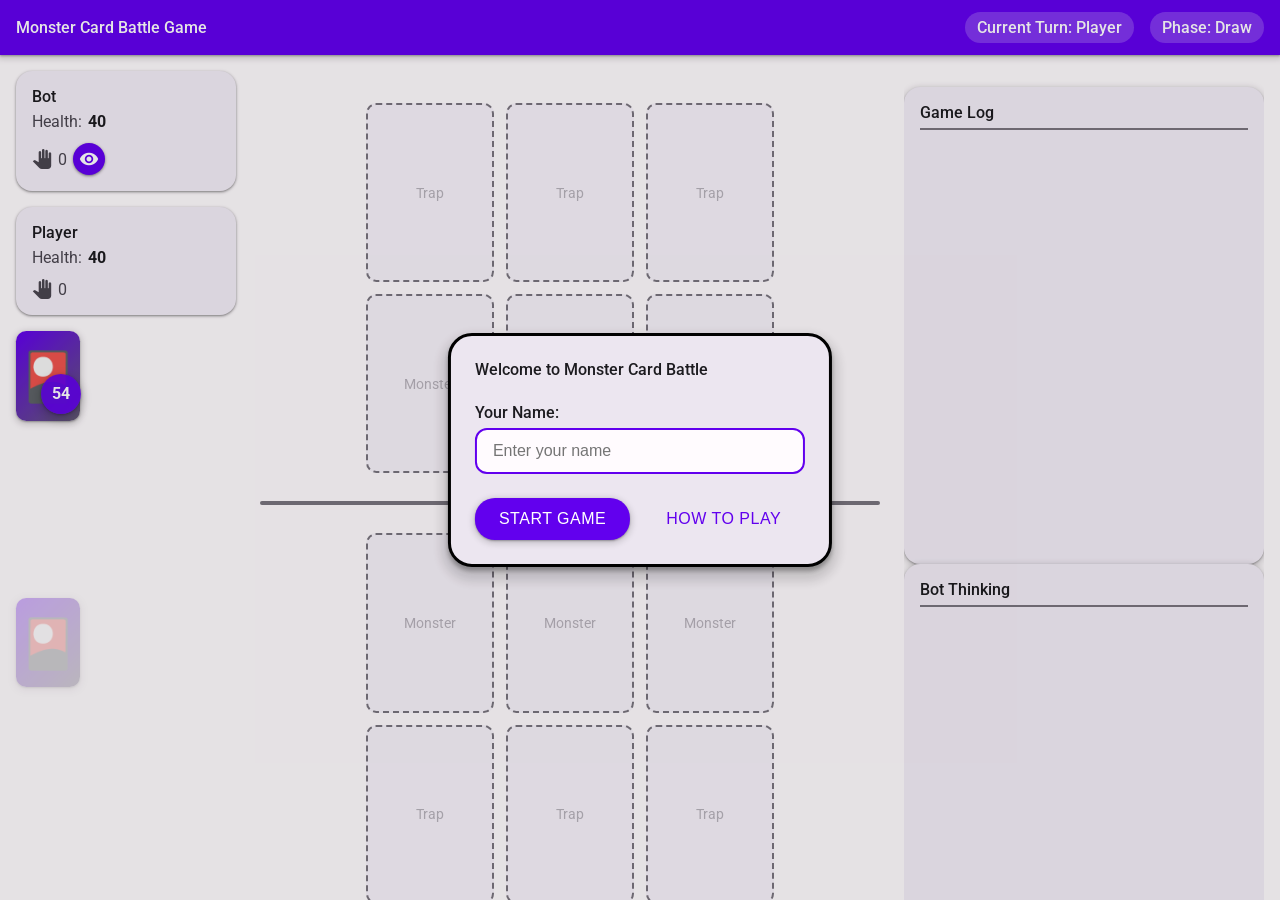
==== commit 4a3104b9: "Refactor bot strategy and UI interactions - Removed help button from index.html as per user request." ====
--- a/index.html
+++ b/index.html
@@ -283,9 +283,7 @@
             </div>
         </dialog>
 
-        <button id="help-button" class="help-button">
-            <span class="material-icons">help_outline</span>
-        </button>
+        <!-- Help button removed per user request -->
     </div>
 
         <!-- Initialize game and ensure welcome dialog is shown -->
--- a/css/styles.css
+++ b/css/styles.css
@@ -72,7 +72,7 @@
 
 .game-board {
   display: grid;
-  grid-template-columns: 220px 1fr 280px;
+  grid-template-columns: 220px 1fr 360px;
   grid-template-rows: 1fr;
   gap: var(--space-lg);
   padding: var(--space-md);
@@ -1065,6 +1065,211 @@
   overflow-y: auto;
 }
 
+/* ============ CARD SELECTION STYLING ============ */
+
+/* Base selected state for all cards in dialogs */
+.card.selected {
+  outline: 4px solid var(--md-primary);
+  outline-offset: 2px;
+  box-shadow: 0 0 20px rgba(var(--md-primary-rgb), 0.6), var(--elevation-2);
+  transform: scale(1.05);
+  transition: all var(--duration-fast);
+  filter: brightness(1.1);
+}
+
+/* Sacrifice cards - specific styling */
+.sacrifice-card-wrapper,
+.discard-card-wrapper {
+  position: relative;
+  transition: all var(--duration-fast);
+}
+
+.sacrifice-card-wrapper .card.selected,
+.discard-card-wrapper .card.selected {
+  outline: 4px solid var(--color-monster-big);
+  outline-offset: 2px;
+  box-shadow: 0 0 20px rgba(255, 215, 0, 0.7), var(--elevation-3);
+  transform: scale(1.08) translateY(-4px);
+  position: relative;
+}
+
+/* Add checkmark or indicator to selected sacrifice cards */
+.sacrifice-card-wrapper .card.selected::after,
+.discard-card-wrapper .card.selected::after {
+  content: '✓';
+  position: absolute;
+  top: 4px;
+  right: 4px;
+  background: var(--color-monster-big);
+  color: white;
+  width: 32px;
+  height: 32px;
+  border-radius: 50%;
+  display: flex;
+  align-items: center;
+  justify-content: center;
+  font-weight: bold;
+  font-size: 20px;
+  box-shadow: 0 2px 8px rgba(0, 0, 0, 0.3);
+  animation: scaleIn 0.3s ease-out;
+  z-index: 10;
+}
+
+/* Fusion card selection - when a candidate is selected */
+.fusion-card-wrapper .card.selected {
+  outline: 4px solid var(--md-secondary);
+  outline-offset: 2px;
+  box-shadow: 0 0 20px rgba(var(--md-secondary-rgb), 0.6), var(--elevation-3);
+  transform: scale(1.08) translateY(-4px);
+  position: relative;
+}
+
+.fusion-card-wrapper .card.selected::after {
+  content: '✓';
+  position: absolute;
+  top: 4px;
+  right: 4px;
+  background: var(--md-secondary);
+  color: white;
+  width: 32px;
+  height: 32px;
+  border-radius: 50%;
+  display: flex;
+  align-items: center;
+  justify-content: center;
+  font-weight: bold;
+  font-size: 20px;
+  box-shadow: 0 2px 8px rgba(0, 0, 0, 0.3);
+  animation: scaleIn 0.3s ease-out;
+  z-index: 10;
+}
+
+/* Redirect targets - special styling for Jack trap redirects */
+.redirect-target-wrapper {
+  position: relative;
+  transition: all var(--duration-fast);
+}
+
+.redirect-target-wrapper .card.selected {
+  outline: 4px solid var(--md-error);
+  outline-offset: 2px;
+  box-shadow: 0 0 20px rgba(var(--md-error-rgb), 0.6), var(--elevation-3);
+  transform: scale(1.08) translateY(-4px);
+  position: relative;
+}
+
+.redirect-target-wrapper .card.selected::after {
+  content: '→';
+  position: absolute;
+  top: 4px;
+  right: 4px;
+  background: var(--md-error);
+  color: white;
+  width: 32px;
+  height: 32px;
+  border-radius: 50%;
+  display: flex;
+  align-items: center;
+  justify-content: center;
+  font-weight: bold;
+  font-size: 20px;
+  box-shadow: 0 2px 8px rgba(0, 0, 0, 0.3);
+  animation: scaleIn 0.3s ease-out;
+  z-index: 10;
+}
+
+/* Fusion target spaces selection */
+#fusion-target-spaces .monster-space.selected {
+  outline: 4px solid var(--md-primary);
+  outline-offset: 4px;
+  background: rgba(var(--md-primary-rgb), 0.15);
+  border-radius: var(--space-md);
+  box-shadow: inset 0 0 20px rgba(var(--md-primary-rgb), 0.3), var(--elevation-2);
+}
+
+#fusion-target-spaces .monster-space.selected::before {
+  content: '✓ TARGET';
+  position: absolute;
+  top: 50%;
+  left: 50%;
+  transform: translate(-50%, -50%);
+  background: var(--md-primary);
+  color: white;
+  padding: var(--space-sm) var(--space-md);
+  border-radius: 20px;
+  font-weight: 600;
+  font-size: var(--font-body2);
+  box-shadow: 0 2px 8px rgba(0, 0, 0, 0.3);
+  z-index: 10;
+  animation: fadeInScale 0.3s ease-out;
+}
+
+/* Animation for selection indicators */
+@keyframes scaleIn {
+  from {
+    transform: scale(0);
+    opacity: 0;
+  }
+  to {
+    transform: scale(1);
+    opacity: 1;
+  }
+}
+
+@keyframes fadeInScale {
+  from {
+    transform: translate(-50%, -50%) scale(0.8);
+    opacity: 0;
+  }
+  to {
+    transform: translate(-50%, -50%) scale(1);
+    opacity: 1;
+  }
+}
+
+/* Hover state for selectable cards in dialogs */
+.sacrifice-card-wrapper:hover .card,
+.discard-card-wrapper:hover .card,
+.fusion-card-wrapper:hover .card,
+.redirect-target-wrapper:hover .card {
+  filter: brightness(1.15);
+  cursor: pointer;
+  transform: translateY(-2px);
+  transition: all var(--duration-fast);
+}
+
+/* Card list selections (deck/discard viewers) */
+.card-list .card.selected {
+  outline: 4px solid var(--md-primary);
+  outline-offset: 2px;
+  box-shadow: 0 0 20px rgba(var(--md-primary-rgb), 0.6), var(--elevation-2);
+  transform: scale(1.05);
+  filter: brightness(1.1);
+}
+
+/* Ensure selected state takes precedence over hover */
+.sacrifice-card-wrapper:hover .card.selected,
+.discard-card-wrapper:hover .card.selected,
+.fusion-card-wrapper:hover .card.selected,
+.redirect-target-wrapper:hover .card.selected {
+  transform: scale(1.08) translateY(-4px);
+}
+
+/* Board redirect highlights - cards on the field that can be redirect targets */
+.card.redirect-highlight {
+  outline: 3px dashed var(--md-error);
+  outline-offset: 2px;
+  box-shadow: inset 0 0 15px rgba(var(--md-error-rgb), 0.4), var(--elevation-2);
+  filter: brightness(1.1);
+  cursor: pointer;
+}
+
+.card.redirect-highlight:hover {
+  outline: 3px solid var(--md-error);
+  box-shadow: inset 0 0 20px rgba(var(--md-error-rgb), 0.5), 0 0 15px rgba(var(--md-error-rgb), 0.4), var(--elevation-3);
+  transform: scale(1.03);
+}
+
 .bot-hand-display {
   display: flex;
   flex-wrap: wrap;
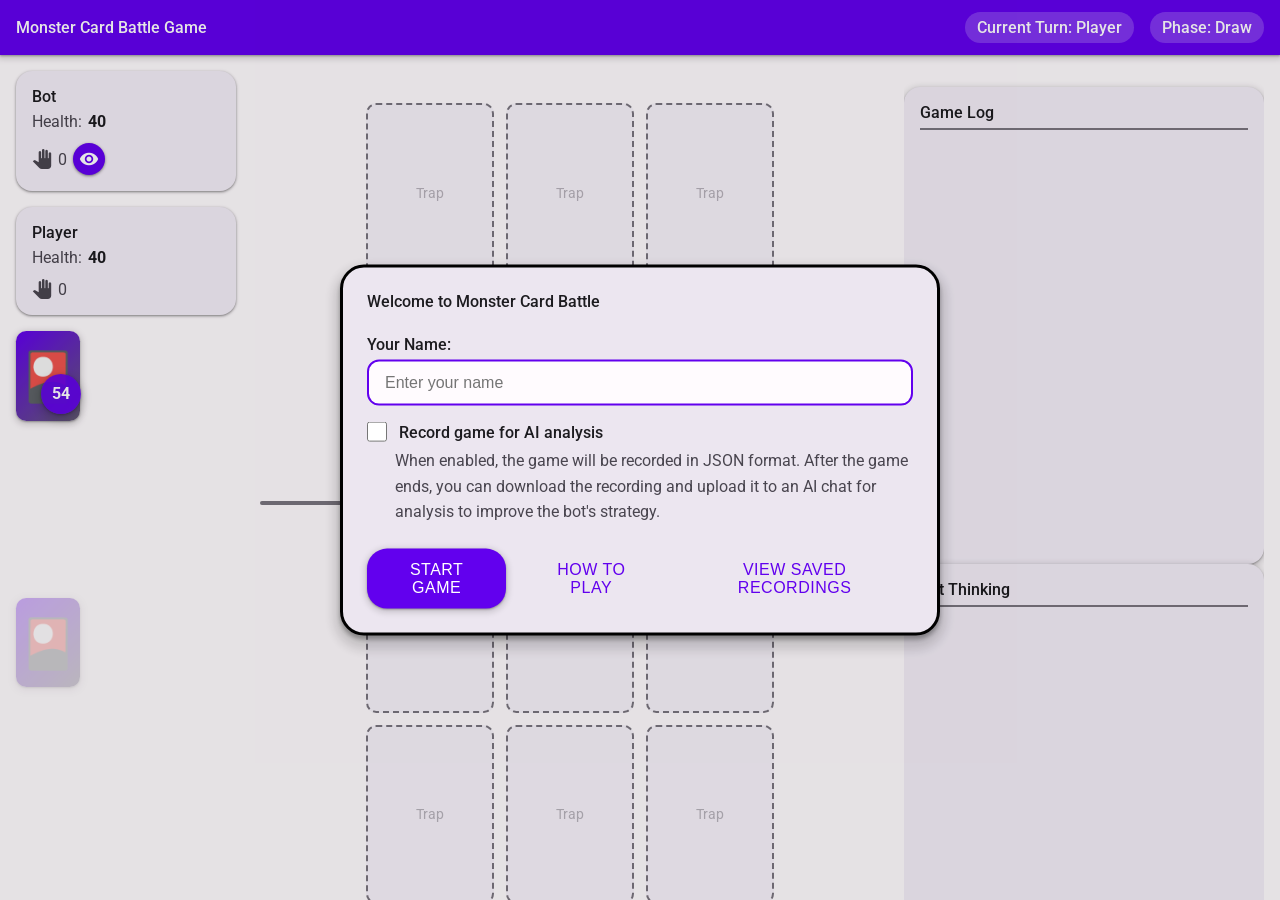
==== commit 99314a8f: "feat: Implement GameRecorder class for recording game states and actions - Added GameRecorder class " ====
--- a/index.html
+++ b/index.html
@@ -20,10 +20,24 @@
                     <input type="text" id="player-name" name="player-name" maxlength="20" placeholder="Enter your name" autocomplete="off" />
                 </div>
                 <!-- Difficulty selection removed: bot now uses a deterministic playstyle. -->
+                
+                <!-- Game Recording Toggle -->
+                <div class="input-group recording-toggle">
+                    <label for="enable-recording">
+                        <input type="checkbox" id="enable-recording" name="enable-recording" />
+                        <span>Record game for AI analysis</span>
+                    </label>
+                    <p class="recording-help-text">
+                        When enabled, the game will be recorded in JSON format. 
+                        After the game ends, you can download the recording and upload it to an AI chat 
+                        for analysis to improve the bot's strategy.
+                    </p>
+                </div>
             </div>
             <div class="dialog-buttons">
                 <button id="start-game" class="dialog-button primary">Start Game</button>
                 <button id="show-tutorial" class="dialog-button" onclick="openTutorialFromWelcome(event)">How to Play</button>
+                <button id="view-recordings" class="dialog-button">View Saved Recordings</button>
             </div>
         </div>
     </dialog>
@@ -253,10 +267,36 @@
             </div>
         </div>
         
+        <!-- Saved Recordings List Dialog -->
+        <dialog id="recordings-dialog" class="modal-dialog">
+            <div class="dialog-content">
+                <h2>Saved Game Recordings</h2>
+                <div id="recordings-list-container" style="max-height: 400px; overflow-y: auto;">
+                    <p id="recordings-empty-message">No saved recordings yet.</p>
+                    <div id="recordings-list" style="display: none;"></div>
+                </div>
+                <div class="dialog-buttons">
+                    <button id="close-recordings-btn" class="dialog-button primary">Close</button>
+                </div>
+            </div>
+        </dialog>
+        
         <div id="game-over-dialog" class="dialog">
             <div class="dialog-content">
                 <h2 id="game-result">Game Over</h2>
                 <p id="game-over-message"></p>
+                <div id="recording-options" class="recording-options" style="display: none;">
+                    <p><strong>Game Recording Available</strong></p>
+                    <p>Download your recorded game to analyze with an AI.</p>
+                    <div class="input-group">
+                        <label for="analysis-notes">Optional notes about your strategy:</label>
+                        <textarea id="analysis-notes" placeholder="What was your main strategy? Any specific decisions you'd like analyzed?" rows="3"></textarea>
+                    </div>
+                    <div class="dialog-buttons">
+                        <button id="download-recording" class="dialog-button">Download Raw Recording</button>
+                        <button id="download-ai-analysis" class="dialog-button">Download for AI Analysis</button>
+                    </div>
+                </div>
                 <div class="dialog-buttons">
                     <button id="new-game" class="dialog-button primary">New Game</button>
                 </div>
@@ -347,6 +387,7 @@
         <script src="js/deck.js"></script>
         <script src="js/player.js"></script>
         <script src="js/board.js"></script>
+        <script src="js/game-recorder.js"></script>
         <script src="js/ui.js"></script>
         <script src="js/bot.js"></script>
         <script src="js/game.js"></script>
--- a/css/animations.css
+++ b/css/animations.css
@@ -377,6 +377,29 @@
 
 .toast-exit {
   animation: toast-out var(--duration-medium) ease-in forwards;
+}
+
+/* Trap reveal highlight animation - glow effect when bot trap is revealed */
+@keyframes trap-reveal-glow {
+  0%, 100% {
+    box-shadow: 0 0 0 2px rgba(255, 193, 7, 0.6),
+                0 0 8px 2px rgba(255, 193, 7, 0.4);
+  }
+  50% {
+    box-shadow: 0 0 0 4px rgba(255, 193, 7, 0.8),
+                0 0 16px 4px rgba(255, 193, 7, 0.6);
+  }
+}
+
+.trap-reveal-highlight {
+  animation: trap-reveal-glow 1.5s ease-in-out;
+  will-change: box-shadow;
+}
+
+/* Additional styling for revealed trap cards */
+.trap-revealed {
+  transform: scale(1.05);
+  filter: drop-shadow(0 4px 12px rgba(0, 0, 0, 0.3));
 }
 
 /* Reduced motion fallbacks */
@@ -400,6 +423,10 @@
   .selected {
     transition: none !important;
   }
+  
+  .trap-reveal-highlight {
+    animation: none !important;
+  }
 }
 
 /* Hover effects for interactive elements */
--- a/css/styles.css
+++ b/css/styles.css
@@ -1150,6 +1150,23 @@
   transition: all var(--duration-fast);
 }
 
+/* Section headers for sacrifice/fusion/upkeep dialogs */
+.sacrifice-section-header,
+.fusion-section-header,
+.upkeep-section-header {
+  width: 100%;
+  font-size: var(--font-subtitle2);
+  font-weight: 600;
+  color: var(--md-on-surface-variant);
+  text-transform: uppercase;
+  letter-spacing: 0.5px;
+  padding: var(--space-md) var(--space-sm);
+  margin-top: var(--space-md);
+  margin-bottom: var(--space-sm);
+  border-bottom: 2px solid var(--md-outline);
+  text-align: left;
+}
+
 .redirect-target-wrapper .card.selected {
   outline: 4px solid var(--md-error);
   outline-offset: 2px;
@@ -1314,6 +1331,64 @@
   border-color: var(--md-primary);
 }
 
+.input-group textarea {
+  width: 100%;
+  padding: var(--space-sm) var(--space-md);
+  border: 2px solid var(--md-outline);
+  border-radius: var(--space-sm);
+  font-size: var(--font-body1);
+  background: var(--md-surface);
+  color: var(--md-on-surface);
+  font-family: 'Roboto', sans-serif;
+  resize: vertical;
+  transition: border-color var(--duration-fast);
+}
+
+.input-group textarea:focus {
+  outline: none;
+  border-color: var(--md-primary);
+}
+
+/* Recording toggle checkbox styles */
+.input-group input[type="checkbox"] {
+  width: 20px;
+  height: 20px;
+  cursor: pointer;
+  accent-color: var(--md-primary);
+  margin-right: var(--space-sm);
+}
+
+.input-group.recording-toggle label {
+  display: flex;
+  align-items: center;
+  cursor: pointer;
+}
+
+.recording-help-text {
+  font-size: var(--font-body2);
+  color: var(--md-on-surface-variant);
+  margin-top: var(--space-xs);
+  margin-left: 28px;
+  line-height: 1.4;
+}
+
+.recording-options {
+  background: rgba(var(--md-primary-rgb), 0.05);
+  border-left: 4px solid var(--md-primary);
+  padding: var(--space-md);
+  margin-top: var(--space-md);
+  border-radius: var(--space-sm);
+}
+
+.recording-options p {
+  margin: 0 0 var(--space-sm) 0;
+  font-size: var(--font-body2);
+}
+
+.recording-options p strong {
+  font-weight: 600;
+}
+
 .difficulty-select {
   margin-top: var(--space-md);
 }
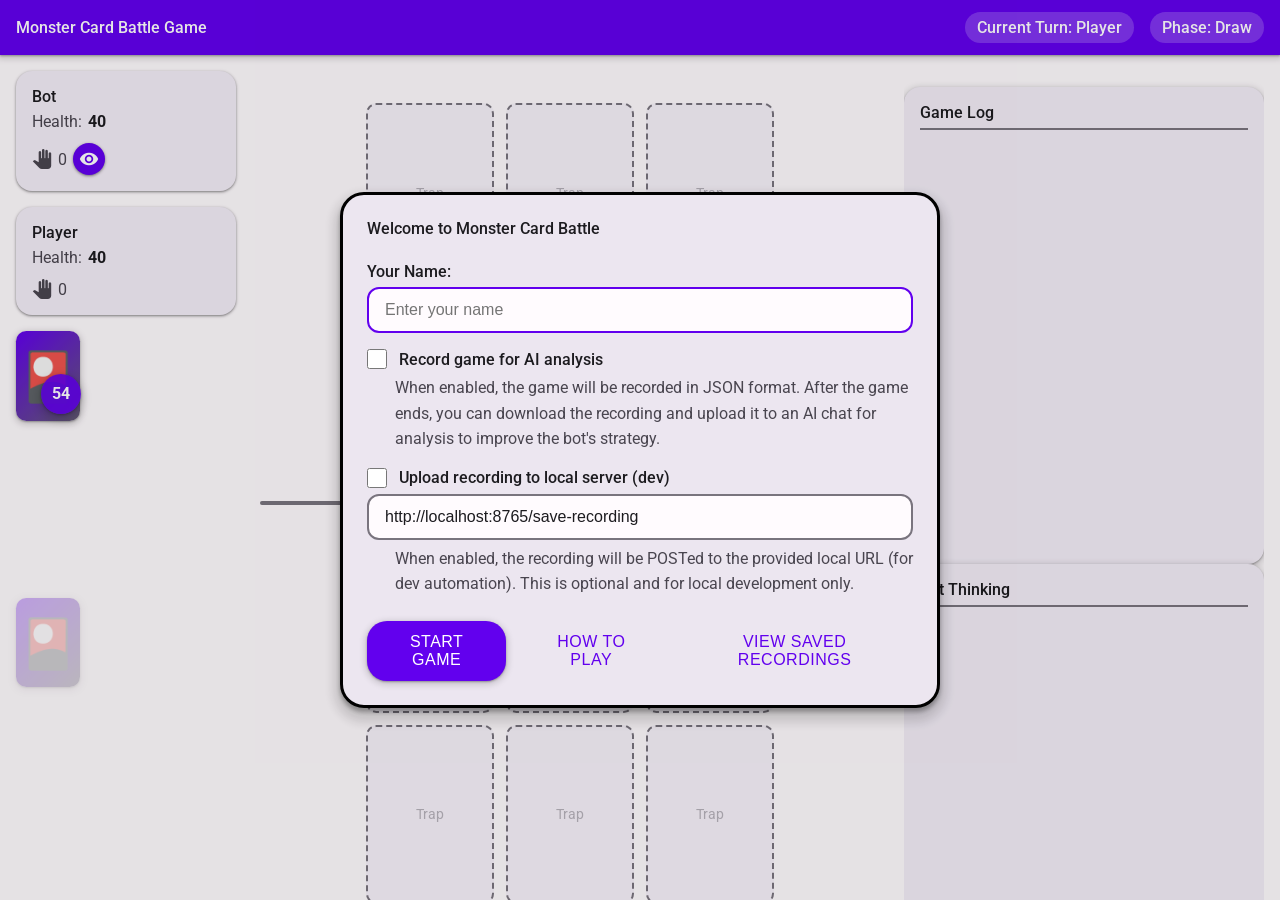
==== commit 095e6ed2: "Add tools for saving and replaying game recordings - Implemented `replay_test.js` to simulate game s" ====
--- a/index.html
+++ b/index.html
@@ -32,6 +32,16 @@
                         After the game ends, you can download the recording and upload it to an AI chat 
                         for analysis to improve the bot's strategy.
                     </p>
+                </div>
+                <div class="input-group recording-toggle">
+                    <label for="enable-local-upload">
+                        <input type="checkbox" id="enable-local-upload" name="enable-local-upload" />
+                        <span>Upload recording to local server (dev)</span>
+                    </label>
+                    <div style="margin-top:6px;">
+                        <input id="local-upload-url" type="text" value="http://localhost:8765/save-recording" placeholder="http://localhost:8765/save-recording" style="width:100%;" />
+                        <p class="recording-help-text" style="margin-top:6px;">When enabled, the recording will be POSTed to the provided local URL (for dev automation). This is optional and for local development only.</p>
+                    </div>
                 </div>
             </div>
             <div class="dialog-buttons">
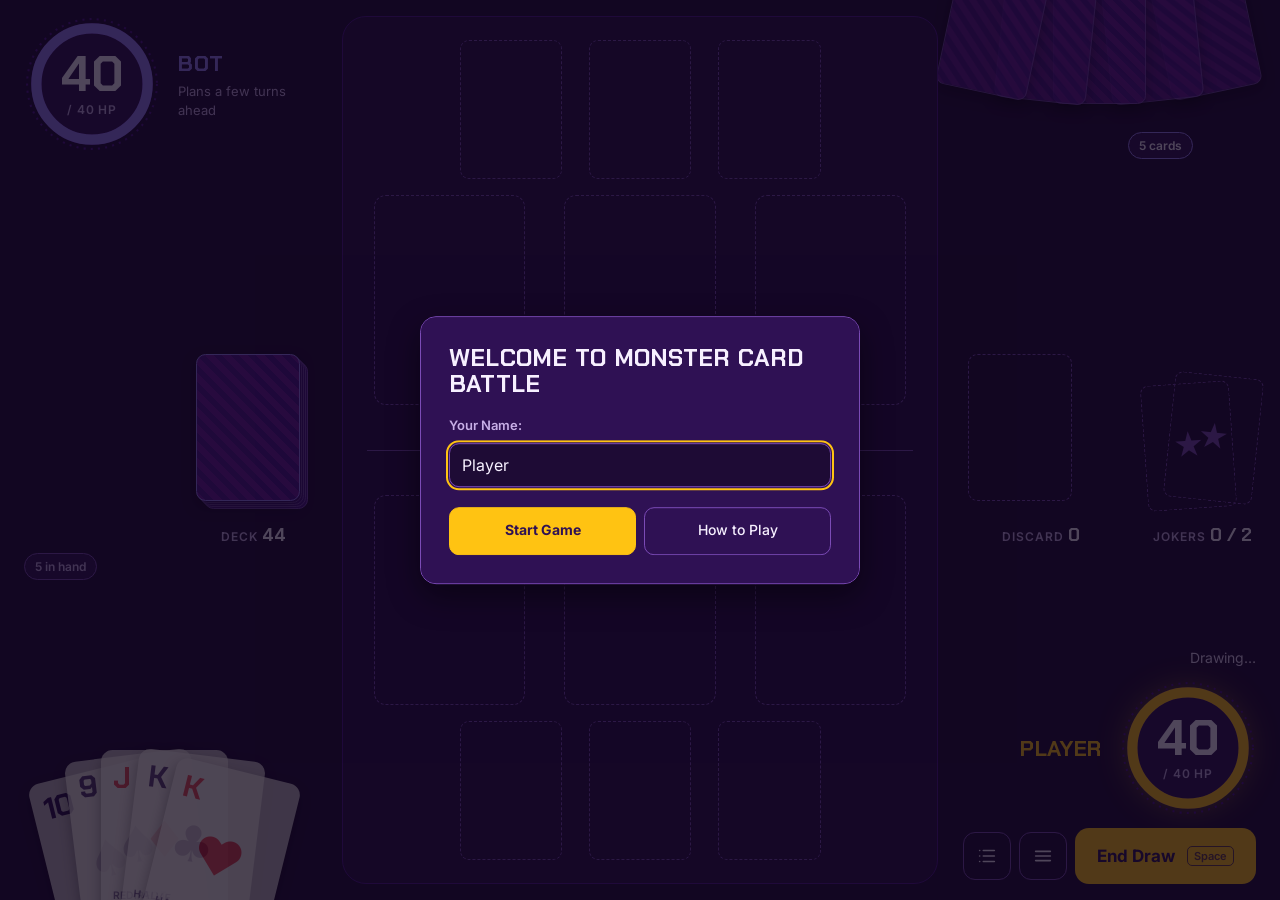
==== commit c0451903: "Overhaul the game UI and rebuild the bot UI - Board fills the screen: hands fan out from opposite co" ====
--- a/index.html
+++ b/index.html
@@ -3,11 +3,12 @@
 <head>
     <meta charset="UTF-8">
     <meta name="viewport" content="width=device-width, initial-scale=1.0">
-    <title>Monster Card Battle Game</title>
-    <link href="https://fonts.googleapis.com/css2?family=Roboto:wght@300;400;500;700&display=swap" rel="stylesheet">
-    <link href="https://fonts.googleapis.com/icon?family=Material+Icons" rel="stylesheet">
-    <link rel="stylesheet" href="css/animations.css">
+    <title>Monster Card Battle</title>
+    <link rel="preconnect" href="https://fonts.googleapis.com">
+    <link rel="preconnect" href="https://fonts.gstatic.com" crossorigin>
+    <link href="https://fonts.googleapis.com/css2?family=Chakra+Petch:wght@500;600;700&family=Inter:wght@400;500;600;700&display=swap" rel="stylesheet">
     <link rel="stylesheet" href="css/styles.css">
+    <link rel="stylesheet" href="css/dialog.css">
 </head>
 <body>
     <!-- Welcome Dialog -->
@@ -17,249 +18,184 @@
             <div class="welcome-form">
                 <div class="input-group">
                     <label for="player-name">Your Name:</label>
-                    <input type="text" id="player-name" name="player-name" maxlength="20" placeholder="Enter your name" autocomplete="off" />
-                </div>
-                <!-- Difficulty selection removed: bot now uses a deterministic playstyle. -->
-                
-                <!-- Game Recording Toggle -->
-                <div class="input-group recording-toggle">
-                    <label for="enable-recording">
-                        <input type="checkbox" id="enable-recording" name="enable-recording" />
-                        <span>Record game for AI analysis</span>
-                    </label>
-                    <p class="recording-help-text">
-                        When enabled, the game will be recorded in JSON format. 
-                        After the game ends, you can download the recording and upload it to an AI chat 
-                        for analysis to improve the bot's strategy.
-                    </p>
-                </div>
-                <div class="input-group recording-toggle">
-                    <label for="enable-local-upload">
-                        <input type="checkbox" id="enable-local-upload" name="enable-local-upload" />
-                        <span>Upload recording to local server (dev)</span>
-                    </label>
-                    <div style="margin-top:6px;">
-                        <input id="local-upload-url" type="text" value="http://localhost:8765/save-recording" placeholder="http://localhost:8765/save-recording" style="width:100%;" />
-                        <p class="recording-help-text" style="margin-top:6px;">When enabled, the recording will be POSTed to the provided local URL (for dev automation). This is optional and for local development only.</p>
-                    </div>
+                    <input type="text" id="player-name" name="player-name" maxlength="20" placeholder="Enter your name" value="Player" autocomplete="off" />
                 </div>
             </div>
             <div class="dialog-buttons">
                 <button id="start-game" class="dialog-button primary">Start Game</button>
                 <button id="show-tutorial" class="dialog-button" onclick="openTutorialFromWelcome(event)">How to Play</button>
-                <button id="view-recordings" class="dialog-button">View Saved Recordings</button>
             </div>
         </div>
     </dialog>
-    
-    <!-- Bot Hand Viewing Dialog -->
-    <div id="bot-hand-dialog" class="dialog">
-        <div class="dialog-content">
-            <h2>Bot's Hand <span id="bot-hand-dialog-count">(5)</span></h2>
-            <div id="bot-hand-display" class="bot-hand-display"></div>
-            <div class="dialog-buttons">
-                <button id="close-bot-hand-btn" class="dialog-button primary">Close</button>
-            </div>
-        </div>
-    </div>
-    
     <div class="game-container">
-        <!-- Game title and info -->
-        <div class="game-header">
-            <h1>Monster Card Battle Game</h1>
-            <div class="game-status">
-                <div id="turn-indicator">Current Turn: Player</div>
-                <div id="phase-indicator">Phase: Draw</div>
-            </div>
-        </div>
-
-        <!-- Game board -->
+        <h1 class="visually-hidden">Monster Card Battle</h1>
         <div class="game-board">
-            <div class="left-sidebar">
+            <!-- Bot corner: health (top-left) -->
+            <section class="crest-group bot-stats" aria-label="Bot status">
+                <div class="crest">
+                        <svg class="crest-ring" viewBox="0 0 132 132" aria-hidden="true">
+                            <circle class="crest-dots" cx="66" cy="66" r="63"></circle>
+                            <circle class="crest-track" cx="66" cy="66" r="54"></circle>
+                            <circle id="bot-health-ring" class="crest-fill" cx="66" cy="66" r="54" transform="rotate(-90 66 66)"></circle>
+                        </svg>
+                        <div class="crest-value">
+                            <span id="bot-health" class="health-value">40</span>
+                            <span class="crest-max">/ 40 HP</span>
+                        </div>
+                </div>
+                <div class="crest-label">
+                    <span id="bot-name" class="player-name">Bot</span>
+                    <span id="bot-sub" class="crest-sub">Plans a few turns ahead</span>
+                </div>
+            </section>
+
+            <!-- Bot corner: face-down hand (top-right) -->
+            <section class="bot-hand-corner" aria-label="Bot hand">
+                <div id="bot-hand-fan" class="bot-hand-fan" aria-hidden="true"></div>
+                <span id="bot-hand-count" class="count-badge bot-badge">5 cards</span>
+            </section>
+
+            <!-- Deck (left of the midline) -->
+            <div class="pile-cell deck-cell">
+                <button id="deck" class="pile" aria-label="Deck: view contents">
+                    <span id="deck-stack" class="pile-stack" aria-hidden="true"></span>
+                    <span class="pile-label">Deck <span id="deck-count" class="pile-count">54</span></span>
+                </button>
+            </div>
+
+            <!-- Board -->
+            <main class="board-panel">
                 <div class="player-area bot-area">
-                    <div class="player-info">
-                        <div class="player-name">Bot</div>
-                        <div class="player-health">
-                            <span class="health-label">Health:</span>
-                            <span id="bot-health" class="health-value">40</span>
-                        </div>
-                        <div class="deck-info">
-                            <div class="hand-count">
-                                <span class="hand-icon material-icons">pan_tool</span>
-                                <span id="bot-hand-count">5</span>
-                                <button id="view-bot-hand-btn" class="view-hand-btn" title="View Bot's Hand">
-                                    <span class="material-icons">visibility</span>
-                                </button>
-                            </div>
-                        </div>
-                    </div>
-                </div>
+                    <div class="trap-row">
+                        <div class="trap-space" id="bot-trap-0" data-index="0"></div>
+                        <div class="trap-space" id="bot-trap-1" data-index="1"></div>
+                        <div class="trap-space" id="bot-trap-2" data-index="2"></div>
+                    </div>
+                    <div class="monster-row">
+                        <div class="monster-space" id="bot-monster-0" data-index="0"></div>
+                        <div class="monster-space" id="bot-monster-1" data-index="1"></div>
+                        <div class="monster-space" id="bot-monster-2" data-index="2"></div>
+                    </div>
+                </div>
+
+                <div class="center-area">
+                    <div class="center-rule" aria-hidden="true"></div>
+                    <div class="turn-tracker">
+                        <div class="turn-caption" aria-live="polite">
+                            <span id="turn-indicator">Turn 1</span>
+                            <span aria-hidden="true">·</span>
+                            <span id="phase-indicator">Your turn</span>
+                        </div>
+                        <ol id="phase-steps" class="phase-steps" aria-label="Turn phases">
+                            <li data-phase="Draw">Draw</li>
+                            <li data-phase="Setup">Setup</li>
+                            <li data-phase="Battle">Battle</li>
+                            <li data-phase="End">End</li>
+                        </ol>
+                    </div>
+                    <div class="center-rule" aria-hidden="true"></div>
+                </div>
+
                 <div class="player-area player-area-human">
-                    <div class="player-info">
-                        <div class="player-name">Player</div>
-                        <div class="player-health">
-                            <span class="health-label">Health:</span>
+                    <div class="monster-row">
+                        <div class="monster-space" id="player-monster-0" data-index="0"></div>
+                        <div class="monster-space" id="player-monster-1" data-index="1"></div>
+                        <div class="monster-space" id="player-monster-2" data-index="2"></div>
+                    </div>
+                    <div class="trap-row">
+                        <div class="trap-space" id="player-trap-0" data-index="0"></div>
+                        <div class="trap-space" id="player-trap-1" data-index="1"></div>
+                        <div class="trap-space" id="player-trap-2" data-index="2"></div>
+                    </div>
+                </div>
+            </main>
+
+            <!-- Discard and Jokers (right of the midline) -->
+            <div class="pile-cell discard-cell">
+                <button id="discard-pile" class="pile" aria-label="Discard pile: view contents">
+                    <span id="discard-stack" class="pile-stack" aria-hidden="true"></span>
+                    <span class="pile-label">Discard <span id="discard-count" class="pile-count">0</span></span>
+                </button>
+                <div id="joker-pile" class="pile joker-pile" role="group" aria-label="Jokers played: 0 of 2">
+                    <span id="joker-stack" class="pile-stack" aria-hidden="true"></span>
+                    <span class="pile-label">Jokers <span id="joker-count" class="pile-count">0 / 2</span></span>
+                </div>
+            </div>
+
+            <!-- Your hand: a fan in the bottom-left corner -->
+            <section class="hand-corner" aria-label="Your hand">
+                <span id="player-hand-count" class="count-badge">5 in hand</span>
+                <div id="player-hand" class="player-hand"></div>
+            </section>
+
+            <!-- Your corner: hint, health and controls (bottom-right) -->
+            <section class="player-corner" aria-label="Your status and controls">
+                <!-- Choices made on the board (sacrifices, traps, upkeep...) are explained and confirmed here -->
+                <section id="prompt-panel" class="prompt-panel" aria-live="polite" hidden></section>
+                <p id="hint-line" class="hint-line" aria-live="polite"></p>
+                <div class="crest-group player-stats">
+                    <div class="crest-label">
+                        <span id="player-name-label" class="player-name">You</span>
+                        <span id="player-sub" class="crest-sub"></span>
+                        <span id="player-low" class="low-tag" hidden>Low health</span>
+                    </div>
+                    <div class="crest">
+                        <svg class="crest-ring" viewBox="0 0 132 132" aria-hidden="true">
+                            <circle class="crest-dots" cx="66" cy="66" r="63"></circle>
+                            <circle class="crest-track" cx="66" cy="66" r="54"></circle>
+                            <circle id="player-health-ring" class="crest-fill" cx="66" cy="66" r="54" transform="rotate(-90 66 66)"></circle>
+                        </svg>
+                        <div class="crest-value">
                             <span id="player-health" class="health-value">40</span>
-                        </div>
-                        <div class="deck-info">
-                            <div class="hand-count">
-                                <span class="hand-icon material-icons">pan_tool</span>
-                                <span id="player-hand-count">5</span>
-                            </div>
-                        </div>
-                    </div>
-                    <div class="deck-container">
-                        <div id="deck" class="deck">
-                            <div class="card card-back"></div>
-                            <div id="deck-count" class="deck-count">54</div>
-                        </div>
-                        <div id="discard-pile" class="discard-pile">
-                            <div class="card card-back discard-empty"></div>
-                            <div id="discard-count" class="discard-count">0</div>
-                        </div>
-                    </div>
-                </div>
-                <div id="trap-reaction-container" class="trap-reaction-container"></div>
-                <div class="game-controls">
-                    <button id="end-phase-btn" class="action-button">End Phase</button>
-                </div>
-            </div>
-
-            <div class="main-content">
-                <div class="center-play-area">
-                    <!-- Inline reactive trap area (countdown and actions) -->
-                    <div id="reactive-trap-area" class="reactive-trap-area" aria-live="polite"></div>
-                    <div class="board-spaces bot-board-spaces">
-                        <div class="trap-row">
-                            <div class="trap-space" id="bot-trap-0" data-index="0"></div>
-                            <div class="trap-space" id="bot-trap-1" data-index="1"></div>
-                            <div class="trap-space" id="bot-trap-2" data-index="2"></div>
-                        </div>
-                        <div class="monster-row">
-                            <div class="monster-space" id="bot-monster-0" data-index="0"></div>
-                            <div class="monster-space" id="bot-monster-1" data-index="1"></div>
-                            <div class="monster-space" id="bot-monster-2" data-index="2"></div>
-                        </div>
-                    </div>
-
-                    <div class="play-area-divider"></div>
-
-                    <div class="board-spaces player-board-spaces">
-                        <div class="monster-row">
-                            <div class="monster-space" id="player-monster-0" data-index="0"></div>
-                            <div class="monster-space" id="player-monster-1" data-index="1"></div>
-                            <div class="monster-space" id="player-monster-2" data-index="2"></div>
-                        </div>
-                        <div class="trap-row">
-                            <div class="trap-space" id="player-trap-0" data-index="0"></div>
-                            <div class="trap-space" id="player-trap-1" data-index="1"></div>
-                            <div class="trap-space" id="player-trap-2" data-index="2"></div>
-                        </div>
-                    </div>
-                </div>
-                <div class="player-hand-container">
-                    <div id="player-hand" class="player-hand"></div>
-                </div>
-            </div>
-
-            <div class="right-sidebar">
-                <div id="game-log" class="game-log">
-                    <div class="log-header">Game Log</div>
-                    <div id="log-content" class="log-content"></div>
-                </div>
-                <div id="bot-thinking-log" class="game-log">
-                    <div class="log-header">Bot Thinking</div>
-                    <div id="bot-thinking-content" class="log-content"></div>
-                </div>
-            </div>
-        </div>
-
-        <!-- Game dialogs -->
-        <div id="sacrifice-dialog" class="dialog">
-            <div class="dialog-content">
-                <h2>Choose Cards to Sacrifice</h2>
-                <p id="sacrifice-description">Select cards with total value of at least <span id="required-value">X</span></p>
-                <div id="sacrifice-cards" class="sacrifice-cards"></div>
-                <div class="dialog-buttons">
-                    <button id="cancel-sacrifice" class="dialog-button">Cancel</button>
-                    <button id="confirm-sacrifice" class="dialog-button primary">Confirm</button>
-                </div>
-            </div>
-        </div>
-
-        <div id="fusion-upkeep-dialog" class="dialog">
-            <div class="dialog-content">
-                <h2>Fusion Upkeep</h2>
-                <p>Select cards to sacrifice for fusion upkeep</p>
-                <div id="fusion-upkeep-cards" class="sacrifice-cards"></div>
-                <div class="dialog-buttons">
-                    <button id="confirm-fusion-upkeep" class="dialog-button primary">Confirm</button>
-                </div>
-            </div>
-        </div>
-
-        <div id="fusion-dialog" class="dialog">
-            <div class="dialog-content">
-                <h2>Create Fusion</h2>
-                <p>Select two of your monsters to fuse</p>
-                <div id="fusion-monsters" class="fusion-cards"></div>
-                <div id="fusion-target-spaces" class="fusion-target-spaces"></div>
-                <div class="dialog-buttons">
-                    <button id="cancel-fusion" class="dialog-button">Cancel</button>
-                    <button id="confirm-fusion" class="dialog-button primary">Confirm</button>
-                </div>
-            </div>
-        </div>
-
-        <div id="trap-activation-dialog" class="dialog">
-            <div class="dialog-content">
-                <h2>Activate Trap?</h2>
-                <div id="trap-activation-card" class="trap-activation-card"></div>
-                <div class="dialog-buttons">
-                    <button id="cancel-trap-activation" class="dialog-button">No</button>
-                    <button id="confirm-trap-activation" class="dialog-button primary">Yes</button>
-                </div>
-            </div>
-        </div>
-        
-        <div id="cancel-trap-dialog" class="dialog">
-            <div class="dialog-content">
-                <h2>Cancel which trap?</h2>
-                <div id="cancel-trap-list" class="sacrifice-cards"></div>
-                <div class="dialog-buttons">
-                    <button id="cancel-trap-cancel" class="dialog-button">Cancel</button>
-                    <button id="cancel-trap-confirm" class="dialog-button primary">Confirm</button>
-                </div>
-            </div>
-        </div>
-        
-        <div id="redirect-dialog" class="dialog">
-            <div class="dialog-content">
-                <h2>Redirect Attack</h2>
-                <p>Select a monster to redirect the attack to</p>
-                <div id="redirect-targets" class="redirect-targets"></div>
-                <div class="dialog-buttons">
-                    <button id="cancel-redirect" class="dialog-button">Cancel</button>
-                    <button id="confirm-redirect" class="dialog-button primary">Confirm</button>
-                </div>
-            </div>
-        </div>
-        
-        <div id="discard-dialog" class="dialog">
-            <div class="dialog-content">
-                <h2>Discard Down to 10 Cards</h2>
-                <p>Select cards to discard</p>
-                <div id="discard-cards" class="discard-selection"></div>
-                <div class="dialog-buttons">
-                    <button id="confirm-discard" class="dialog-button primary">Confirm</button>
-                </div>
-            </div>
-        </div>
-
-        <!-- Deck / Discard List Dialogs -->
+                            <span class="crest-max">/ 40 HP</span>
+                        </div>
+                    </div>
+                </div>
+                <div class="corner-controls">
+                    <button id="log-btn" class="icon-button" aria-label="Battle log" aria-expanded="false" aria-controls="game-log">
+                        <svg width="22" height="22" viewBox="0 0 24 24" fill="none" stroke="currentColor" stroke-width="1.8" stroke-linecap="round" aria-hidden="true"><path d="M8 6h12M8 12h12M8 18h12M4 6h.01M4 12h.01M4 18h.01"/></svg>
+                        <span class="unread-dot" aria-hidden="true"></span>
+                    </button>
+                    <div class="menu-wrap">
+                        <button id="menu-btn" class="icon-button" aria-label="Menu" aria-expanded="false" aria-controls="game-menu">
+                            <svg width="22" height="22" viewBox="0 0 24 24" fill="none" stroke="currentColor" stroke-width="1.8" stroke-linecap="round" aria-hidden="true"><path d="M4 7h16M4 12h16M4 17h16"/></svg>
+                        </button>
+                        <div id="game-menu" class="game-menu" hidden>
+                            <button id="help-button" class="menu-item">Rules</button>
+                            <button id="new-game-btn" class="menu-item">New game</button>
+                            <button id="concede-btn" class="menu-item danger">Concede</button>
+                        </div>
+                    </div>
+                    <button id="end-phase-btn" class="action-button">
+                        <span class="end-text">
+                            <span id="end-phase-label">End Phase</span>
+                            <span id="end-phase-sub" class="end-sub" hidden></span>
+                        </span>
+                        <kbd class="key-hint">Space</kbd>
+                    </button>
+                </div>
+            </section>
+        </div>
+
+        <!-- Battle log drawer: opens over the left side -->
+        <aside id="game-log" class="log-drawer" aria-labelledby="log-header" hidden>
+            <div class="log-head">
+                <h2 id="log-header">Battle log</h2>
+                <button id="log-close" class="icon-button small" aria-label="Close battle log">
+                    <svg width="18" height="18" viewBox="0 0 24 24" fill="none" stroke="currentColor" stroke-width="2" stroke-linecap="round" aria-hidden="true"><path d="M6 6l12 12M18 6L6 18"/></svg>
+                </button>
+            </div>
+            <ol id="log-content" class="log-content" aria-live="polite"></ol>
+        </aside>
+
+        <!-- Hover popups -->
+        <div id="attack-preview" class="attack-preview" role="tooltip" hidden></div>
+        <div id="card-zoom" class="card-zoom" aria-hidden="true" hidden></div>
+
+        <!-- Pile viewers and the end of the match stay as dialogs; game choices are made on the board -->
         <div id="deck-list-dialog" class="dialog">
             <div class="dialog-content">
-                <h2>Deck Contents</h2>
+                <h2 id="deck-list-title">Deck</h2>
                 <div id="deck-list" class="card-list"></div>
                 <div class="dialog-buttons">
                     <button id="close-deck-list" class="dialog-button primary">Close</button>
@@ -269,7 +205,8 @@
 
         <div id="discard-list-dialog" class="dialog">
             <div class="dialog-content">
-                <h2>Discard Pile</h2>
+                <h2 id="discard-list-title">Discard pile</h2>
+                <p id="discard-list-note" class="card-list-note"></p>
                 <div id="discard-list" class="card-list"></div>
                 <div class="dialog-buttons">
                     <button id="close-discard-list" class="dialog-button primary">Close</button>
@@ -277,36 +214,10 @@
             </div>
         </div>
         
-        <!-- Saved Recordings List Dialog -->
-        <dialog id="recordings-dialog" class="modal-dialog">
-            <div class="dialog-content">
-                <h2>Saved Game Recordings</h2>
-                <div id="recordings-list-container" style="max-height: 400px; overflow-y: auto;">
-                    <p id="recordings-empty-message">No saved recordings yet.</p>
-                    <div id="recordings-list" style="display: none;"></div>
-                </div>
-                <div class="dialog-buttons">
-                    <button id="close-recordings-btn" class="dialog-button primary">Close</button>
-                </div>
-            </div>
-        </dialog>
-        
         <div id="game-over-dialog" class="dialog">
             <div class="dialog-content">
                 <h2 id="game-result">Game Over</h2>
                 <p id="game-over-message"></p>
-                <div id="recording-options" class="recording-options" style="display: none;">
-                    <p><strong>Game Recording Available</strong></p>
-                    <p>Download your recorded game to analyze with an AI.</p>
-                    <div class="input-group">
-                        <label for="analysis-notes">Optional notes about your strategy:</label>
-                        <textarea id="analysis-notes" placeholder="What was your main strategy? Any specific decisions you'd like analyzed?" rows="3"></textarea>
-                    </div>
-                    <div class="dialog-buttons">
-                        <button id="download-recording" class="dialog-button">Download Raw Recording</button>
-                        <button id="download-ai-analysis" class="dialog-button">Download for AI Analysis</button>
-                    </div>
-                </div>
                 <div class="dialog-buttons">
                     <button id="new-game" class="dialog-button primary">New Game</button>
                 </div>
@@ -316,6 +227,7 @@
         <!-- Tutorial modal -->
         <dialog id="tutorial-dialog" class="modal-dialog">
             <div class="dialog-content">
+                <button id="close-tutorial" class="tutorial-close" aria-label="Close">✕</button>
                 <h2>Game Rules</h2>
                 <div class="tutorial-content">
                     <div class="tutorial-navigation">
@@ -332,64 +244,9 @@
                 </div>
             </div>
         </dialog>
-
-        <!-- Help button removed per user request -->
     </div>
 
-        <!-- Initialize game and ensure welcome dialog is shown -->
-        <script>
-            // Show welcome dialog immediately when page loads
-            document.addEventListener('DOMContentLoaded', function() {
-                // Get dialog element
-                const welcomeDialog = document.getElementById('welcome-dialog');
-                
-                // Force show the dialog
-                if (welcomeDialog) {
-                    // Try the standard way first
-                    if (typeof welcomeDialog.showModal === 'function') {
-                        welcomeDialog.showModal();
-                    } else {
-                        // Fallback for browsers without dialog support
-                        welcomeDialog.setAttribute('open', '');
-                        welcomeDialog.style.display = 'block';
-                        welcomeDialog.style.position = 'fixed';
-                        welcomeDialog.style.top = '50%';
-                        welcomeDialog.style.left = '50%';
-                        welcomeDialog.style.transform = 'translate(-50%, -50%)';
-                        welcomeDialog.style.zIndex = '9999';
-                    }
-                }
-                
-                // Set up start game button
-                const startGameBtn = document.getElementById('start-game');
-                if (startGameBtn) {
-                    startGameBtn.addEventListener('click', function() {
-                            const playerName = (document.getElementById('player-name') && document.getElementById('player-name').value) || 'Player';
-                            const difficulty = 'medium'; // Default difficulty (deterministic bot)
-
-                            console.log('Starting game with player:', playerName, 'difficulty:', difficulty);
-                            if (welcomeDialog && typeof welcomeDialog.close === 'function') welcomeDialog.close();
-
-                            // Call the global startNewGame function which sets up everything
-                            if (typeof startNewGame === 'function') {
-                                startNewGame(playerName, difficulty);
-                            } else {
-                                console.error('startNewGame function not found');
-                            }
-                        });
-                }
-                
-                // Set up tutorial button
-                const showTutorialBtn = document.getElementById('show-tutorial');
-                if (showTutorialBtn) {
-                    showTutorialBtn.addEventListener('click', function() {
-                        const tutorialDialog = document.getElementById('tutorial-dialog');
-                        if (!tutorialDialog) return;
-                        if (typeof tutorialDialog.showModal === 'function') tutorialDialog.showModal(); else tutorialDialog.classList.add('visible');
-                    });
-                }
-            });
-        </script>
+        <!-- Welcome dialog, Start Game and How to Play are wired up in js/main.js -->
         <!-- Game scripts -->
         <script src="js/constants.js"></script>
         <script src="js/utils.js"></script>
@@ -397,7 +254,7 @@
         <script src="js/deck.js"></script>
         <script src="js/player.js"></script>
         <script src="js/board.js"></script>
-        <script src="js/game-recorder.js"></script>
+        <script src="js/fx.js"></script>
         <script src="js/ui.js"></script>
         <script src="js/bot.js"></script>
         <script src="js/game.js"></script>
--- a/css/styles.css
+++ b/css/styles.css
@@ -1,1602 +1,2020 @@
-/**
- * Monster Card Battle - Material Design 3
- * Main Styles
+/*
+ * Theme: accents from the Flat UI "Dutch" palette (flatuicolors.com/palette/nl) on
+ * Material Design purples (materialui.co/colors).
+ * Sunflower yellow marks you; its complement, Forgotten Purple, marks the bot.
  */
-
-@import url('tokens.css');
-@import url('animations.css');
-
-/* ============ BASE STYLES ============ */
+:root {
+    /* Palette */
+    --sunflower: #FFC312;
+    --radiant-yellow: #F79F1F;
+    --forgotten-purple: #9980FA;
+    --bara-red: #ED4C67;
+    --red-pigment: #EA2027;
+    --very-berry: #B53471;
+    --hollyhock: #833471;
+    --lavender-rose: #FDA7DF;
+    --energos: #C4E538;
+    --blue-martina: #12CBC4;
+    --puffins-bill: #EE5A24;
+    --turkish-aqua: #006266;
+
+    /*
+     * Material Purple. Its darkest swatch, Purple 900, is lighter than this game's
+     * backgrounds, so the dark tones below are shades of it (same hue, darker). Each is
+     * matched to the luminance of the navy it replaced, so every contrast ratio is unchanged.
+     */
+    --purple-900: #4A148C; /* Material Purple 900 */
+    --purple-800: #6A1B9A; /* Material Purple 800 */
+    --purple-shade-950: #2F1154;
+    --purple-shade-975: #260D45;
+    --purple-shade-990: #1E0B35;
+    --purple-mid: #7B4BB6;
+
+    /* Surfaces and text */
+    --ground: var(--purple-shade-990);
+    --surface: var(--purple-shade-950);
+    --surface-sunken: var(--purple-shade-975);
+    --line: var(--purple-900);
+    --line-strong: var(--purple-mid);
+    --text: #F7F0FF;
+    --text-soft: #E4D5F6;
+    --text-muted: #C8AFE7;
+    --ink: var(--purple-shade-950); /* dark text on light fills: cards, yellow buttons */
+    --backdrop: rgba(15, 5, 27, 0.72);
+    --label-fill: rgba(30, 11, 53, 0.82);
+
+    /* Roles */
+    --you: var(--sunflower);
+    --you-hover: var(--radiant-yellow);
+    --on-you: var(--ink);
+    --bot: var(--forgotten-purple);
+    --danger: var(--bara-red);
+    --success: var(--energos);
+    --react: var(--blue-martina);
+    --redirect: var(--puffins-bill);
+
+    /* Cards */
+    --card-face: #F7F4EC;
+    --card-face-dim: #CEC3DC;
+    --card-ink: var(--ink);
+    --card-ink-muted: #6A5781;
+    --suit-red: var(--red-pigment);
+    --badge-normal: var(--ink);
+    --badge-big: var(--turkish-aqua);
+    --badge-fusion: var(--hollyhock);
+    --badge-weakened: var(--very-berry);
+    --card-back: repeating-linear-gradient(45deg, var(--purple-800) 0 6px, var(--purple-900) 6px 12px);
+
+    --font-display: 'Chakra Petch', 'Inter', sans-serif;
+    --font-body: 'Inter', system-ui, sans-serif;
+
+    /*
+     * --c is the height of a field card. The board column stacks 2 monster rows and
+     * 2 trap rows (0.66x), about 3.3 card heights, plus ~190px for the midline and padding.
+     * It also has to leave room for the two corner columns on narrower windows.
+     * Every sizing context below redeclares --card-height and --card-width from --c,
+     * because custom properties resolve where they are declared.
+     */
+    --c: clamp(96px, min(calc((100vh - 190px) / 3.32), calc((100vw - 640px) / 2.54)), 210px);
+    --card-height: var(--c);
+    --card-width: calc(var(--card-height) * 0.72);
+    --trap-height: calc(var(--c) * 0.66);
+    --trap-width: calc(var(--trap-height) * 0.74);
+    --crest: clamp(96px, calc(var(--c) * 0.7), 136px);
+
+    --shadow-card: 0 4px 0 rgba(0, 0, 0, 0.4);
+    --shadow-lift: 0 18px 40px rgba(0, 0, 0, 0.6);
+    --shadow-raised: 0 12px 32px rgba(0, 0, 0, 0.45);
+}
+
+@supports (height: 100dvh) {
+    :root {
+        --c: clamp(96px, min(calc((100dvh - 190px) / 3.32), calc((100vw - 640px) / 2.54)), 210px);
+    }
+}
 
 * {
-  box-sizing: border-box;
-  margin: 0;
-  padding: 0;
-}
-
-html, body {
-  width: 100%;
-  height: 100%;
-  overflow: hidden;
-  font-family: 'Roboto', -apple-system, BlinkMacSystemFont, 'Segoe UI', sans-serif;
-  background: var(--md-surface);
-  color: var(--md-on-surface);
-  -webkit-font-smoothing: antialiased;
-  -moz-osx-font-smoothing: grayscale;
-}
-
-/* ============ MAIN LAYOUT ============ */
+    box-sizing: border-box;
+    margin: 0;
+    padding: 0;
+}
+
+body {
+    font-family: var(--font-body);
+    color: var(--text);
+    background-color: var(--ground);
+    line-height: 1.45;
+    -webkit-font-smoothing: antialiased;
+}
+
+button {
+    font: inherit;
+    color: inherit;
+}
+
+button:focus-visible,
+.card:focus-visible,
+[tabindex]:focus-visible {
+    outline: 3px solid var(--react);
+    outline-offset: 2px;
+}
+
+[hidden] {
+    display: none !important;
+}
+
+.visually-hidden {
+    position: absolute;
+    width: 1px;
+    height: 1px;
+    overflow: hidden;
+    clip-path: inset(50%);
+    white-space: nowrap;
+}
+
+/* ------------------------------------------------------------------ */
+/* Layout: the board in the middle, each player owning two corners     */
+/* ------------------------------------------------------------------ */
 
 .game-container {
-  width: 100%;
-  height: 100vh;
-  display: grid;
-  grid-template-rows: auto 1fr;
-  grid-template-columns: 1fr;
-  overflow: hidden;
-}
-
-/* ============ HEADER ============ */
-
-.game-header {
-  background: var(--md-primary);
-  color: var(--md-on-primary);
-  padding: var(--space-sm) var(--space-md);
-  display: flex;
-  align-items: center;
-  justify-content: space-between;
-  box-shadow: var(--elevation-2);
-  z-index: var(--z-header);
-}
-
-.game-header h1 {
-  font-size: var(--font-h6);
-  font-weight: 500;
-  margin: 0;
-}
-
-.game-status {
-  display: flex;
-  gap: var(--space-md);
-  font-size: var(--font-body2);
-}
-
-#turn-indicator, #phase-indicator {
-  background: rgba(255, 255, 255, 0.2);
-  padding: var(--space-xs) var(--space-sm);
-  border-radius: 16px;
-  font-weight: 500;
-}
-
-/* ============ GAME BOARD LAYOUT ============ */
+    height: 100vh;
+    height: 100dvh;
+    overflow: hidden;
+}
 
 .game-board {
-  display: grid;
-  grid-template-columns: 220px 1fr 360px;
-  grid-template-rows: 1fr;
-  gap: var(--space-lg);
-  padding: var(--space-md);
-  align-items: stretch;
-  height: 100%;
-  overflow: hidden;
-}
-
-.left-sidebar {
+    height: 100%;
+    padding: 16px 24px;
+    display: grid;
+    grid-template-columns: minmax(200px, 1fr) auto minmax(200px, 1fr);
+    grid-template-rows: 1fr auto 1fr;
+    column-gap: 24px;
+}
+
+.bot-stats { grid-column: 1; grid-row: 1; align-self: start; }
+.bot-hand-corner { grid-column: 3; grid-row: 1; }
+.deck-cell { grid-column: 1; grid-row: 2; justify-self: end; }
+.board-panel { grid-column: 2; grid-row: 1 / 4; }
+.discard-cell { grid-column: 3; grid-row: 2; justify-self: start; }
+.hand-corner { grid-column: 1; grid-row: 3; }
+.player-corner { grid-column: 3; grid-row: 3; align-self: end; justify-self: end; }
+
+/* ------------------------------------------------------------------ */
+/* Board                                                               */
+/* ------------------------------------------------------------------ */
+
+.board-panel {
+    position: relative;
+    width: max(440px, calc(var(--card-width) * 3.52 + 64px));
+    min-height: 0;
+    background: var(--surface-sunken);
+    border: 1px solid var(--line);
+    border-radius: 24px;
+    padding: 12px 24px;
     display: flex;
     flex-direction: column;
-    gap: var(--space-md);
-    justify-content: space-between;
-}
-
-.main-content {
+    justify-content: space-evenly;
+    align-items: center;
+}
+
+.player-area {
     display: flex;
     flex-direction: column;
-    gap: var(--space-md);
-}
-
-.right-sidebar {
+    align-items: center;
+    gap: calc(var(--c) * 0.08);
+    padding: 4px 12px;
+    border-radius: 16px;
+    transition: box-shadow 0.2s ease;
+}
+
+.monster-row {
+    display: flex;
+    gap: calc(var(--card-width) * 0.26);
+}
+
+.trap-row {
+    display: flex;
+    gap: calc(var(--trap-width) * 0.26);
+}
+
+.monster-space,
+.trap-space {
+    width: var(--card-width);
+    height: var(--card-height);
+    border: 1px dashed var(--line-strong);
+    border-radius: 12px;
+    display: flex;
+    justify-content: center;
+    align-items: center;
+    position: relative;
+}
+
+.trap-space {
+    width: var(--trap-width);
+    height: var(--trap-height);
+    border-radius: 9px;
+}
+
+.monster-space:has(.card),
+.trap-space:has(.card) {
+    border-color: transparent;
+}
+
+/* Setup: open spaces you can play into. Battle: monsters that can attack. */
+.player-area-human .phase-highlight {
+    border: 1px dashed var(--you);
+    background-color: rgba(255, 195, 18, 0.07);
+    cursor: pointer;
+}
+
+.player-area-human .phase-highlight .card {
+    cursor: pointer;
+}
+
+/* Selected attacker */
+.player-area-human .monster-space.highlight .card {
+    outline: 3px solid var(--you);
+    outline-offset: 4px;
+    transform: translateY(-6px);
+}
+
+/* Valid attack targets, then the one under the pointer */
+.bot-area .monster-space.highlight .card {
+    outline: 2px dashed var(--danger);
+    outline-offset: 4px;
+    cursor: pointer;
+}
+
+.bot-area .monster-space.targeted .card {
+    outline: 3px solid var(--danger);
+    outline-offset: 4px;
+    transform: translateY(-4px);
+    box-shadow: var(--shadow-card), 0 0 28px rgba(237, 76, 103, 0.45);
+}
+
+/* A direct attack aims at the bot's whole side */
+.bot-area.direct-target {
+    box-shadow: inset 0 0 0 2px var(--danger);
+    cursor: pointer;
+}
+
+/* The monster making an attack while it resolves, in its owner's color */
+.player-area-human .monster-space.attack-source .card {
+    outline: 3px solid var(--you);
+    outline-offset: 4px;
+}
+
+.bot-area .monster-space.attack-source .card {
+    outline: 3px solid var(--bot);
+    outline-offset: 4px;
+}
+
+/* Midline: turn caption and phase tracker */
+.center-area {
+    width: 100%;
+    display: flex;
+    align-items: center;
+    gap: 16px;
+}
+
+.center-rule {
+    flex: 1;
+    height: 1px;
+    background: var(--line-strong);
+}
+
+.turn-tracker {
     display: flex;
     flex-direction: column;
-    gap: var(--space-md);
-}
-
-/* ============ PLAYER AREAS ============ */
-
-.player-area {
-  display: flex;
-  flex-direction: column;
-  gap: var(--space-md);
-}
-
-.bot-area {
-  align-items: flex-start;
-}
-
-.player-area-human {
-  align-items: stretch;
-}
-
-.player-info {
-    grid-row: 1;
-    grid-column: 1;
-}
-
-.game-controls {
-    margin-top: auto;
-}
-
-.player-hand-container {
-    grid-row: 2;
-    grid-column: 1 / -1;
-}
-
-.player-info {
-  background: var(--md-surface-container);
-  border-radius: var(--space-md);
-  padding: var(--space-md);
-  box-shadow: var(--elevation-1);
-  width: 100%;
-}
-
-.player-name {
-  font-size: var(--font-h6);
-  font-weight: 500;
-  margin-bottom: var(--space-xs);
-  color: var(--md-on-surface);
-}
-
-.player-health {
-  display: flex;
-  align-items: center;
-  gap: var(--space-xs);
-  margin-bottom: var(--space-sm);
-}
-
-.health-label {
-  font-size: var(--font-body2);
-  color: var(--md-on-surface-variant);
-}
-
-.health-value {
-  font-size: var(--font-h5);
-  font-weight: 700;
-  color: var(--color-monster-big);
-}
-
-.deck-info {
-  display: flex;
-  align-items: center;
-  gap: var(--space-sm);
-}
-
-.hand-count {
-  display: flex;
-  align-items: center;
-  gap: var(--space-xs);
-  font-size: var(--font-body1);
-  color: var(--md-on-surface-variant);
-}
-
-.hand-icon {
-  font-size: 20px;
-}
-
-.view-hand-btn {
-  background: var(--md-primary);
-  color: var(--md-on-primary);
-  border: none;
-  border-radius: 50%;
-  width: 32px;
-  height: 32px;
-  display: flex;
-  align-items: center;
-  justify-content: center;
-  cursor: pointer;
-  transition: all var(--duration-fast);
-  box-shadow: var(--elevation-1);
-}
-
-.view-hand-btn:hover {
-  background: var(--md-primary-container);
-  box-shadow: var(--elevation-2);
-  transform: scale(1.05);
-}
-
-.view-hand-btn .material-icons {
-  font-size: 20px;
-}
-
-/* ============ BOARD SPACES ============ */
-
-.board-spaces {
-  display: grid;
-  gap: var(--space-sm);
-}
-
-.monster-row, .trap-row {
-  display: grid;
-  grid-template-columns: repeat(3, 1fr);
-  gap: var(--space-sm);
-}
-
-.monster-space, .trap-space {
-  width: var(--field-card-w);
-  height: var(--field-card-h);
-  background: var(--md-surface-container-low);
-  border: 2px dashed var(--md-outline);
-  border-radius: var(--card-radius);
-  display: flex;
-  align-items: center;
-  justify-content: center;
-  position: relative;
-  transition: all var(--duration-fast);
-}
-
-.monster-space:hover, .trap-space:hover {
-  background: var(--md-surface-container);
-  border-color: var(--md-primary);
-}
-
-.monster-space::after {
-  content: 'Monster';
-  font-size: var(--font-label);
-  color: var(--md-outline);
-  opacity: 0.5;
-  pointer-events: none;
-}
-
-.trap-space::after {
-  content: 'Trap';
-  font-size: var(--font-label);
-  color: var(--md-outline);
-  opacity: 0.5;
-  pointer-events: none;
-}
-
-/* Cards inside field spaces should match field size */
+    align-items: center;
+    gap: 6px;
+}
+
+.turn-caption {
+    display: flex;
+    gap: 6px;
+    font-size: 13px;
+    font-weight: 600;
+    color: var(--text-muted);
+}
+
+#phase-indicator {
+    color: var(--you);
+}
+
+#phase-indicator.bot-turn {
+    color: var(--bot);
+}
+
+.phase-steps {
+    list-style: none;
+    display: flex;
+    gap: 4px;
+    padding: 4px;
+    background: var(--ground);
+    border-radius: 10px;
+}
+
+.phase-steps li {
+    padding: 0 16px;
+    font: 500 14px/34px var(--font-body);
+    color: var(--text-muted);
+    border-radius: 7px;
+}
+
+.phase-steps li[aria-current="step"] {
+    font-weight: 700;
+    color: var(--on-you);
+    background: var(--you);
+}
+
+.phase-steps.bot-turn li[aria-current="step"] {
+    background: var(--bot);
+    color: var(--ink);
+}
+
+/* ------------------------------------------------------------------ */
+/* Cards                                                               */
+/* ------------------------------------------------------------------ */
+
+.card {
+    width: var(--card-width);
+    height: var(--card-height);
+    border-radius: calc(var(--card-height) * 0.065);
+    background-color: var(--card-face);
+    color: var(--card-ink);
+    box-shadow: var(--shadow-card);
+    position: relative;
+    display: flex;
+    flex-direction: column;
+    cursor: pointer;
+    transition: transform 0.15s ease, opacity 0.15s ease;
+    user-select: none;
+}
+
 .monster-space .card,
 .trap-space .card {
-  width: var(--field-card-w);
-  height: var(--field-card-h);
-}
-
-.monster-space:has(.card)::after,
-.trap-space:has(.card)::after {
-  display: none;
-}
-
-/* ============ ATTACK HIGHLIGHTS ============ */
-
-.monster-space.attack-highlight {
-  animation: attack-pulse 1s ease-in-out infinite;
-  z-index: 10;
-}
-
-.monster-space.attacker-highlight {
-  border: 3px solid var(--md-error);
-  box-shadow: 0 0 0 3px rgba(179, 38, 30, 0.3),
-              0 0 20px rgba(179, 38, 30, 0.5);
-  background: var(--md-error-container);
-}
-
-.monster-space.defender-highlight {
-  border: 3px solid var(--md-warning);
-  box-shadow: 0 0 0 3px rgba(245, 124, 0, 0.3),
-              0 0 20px rgba(245, 124, 0, 0.5);
-  background: var(--md-warning-container);
-}
-
-.player-info.direct-attack-highlight {
-  border: 3px solid var(--md-error);
-  box-shadow: 0 0 0 3px rgba(179, 38, 30, 0.3),
-              0 0 20px rgba(179, 38, 30, 0.5);
-  background: var(--md-error-container);
-  animation: attack-pulse 1s ease-in-out infinite;
-}
-
-@keyframes attack-pulse {
-  0%, 100% {
-    transform: scale(1);
-    opacity: 1;
-  }
-  50% {
-    transform: scale(1.05);
-    opacity: 0.9;
-  }
-}
-
-/* ============ BATTLE PHASE ATTACK STATUS STYLES ============ */
-/* Visual cues for monsters that can still attack (ready) and those that have already attacked.
-   Scoped to the BATTLE phase so these decorations don't show during other phases. */
-
-/* Ready to attack: glowing outline and small indicator */
-.game-board.phase-player-BATTLE .monster-space .card.can-attack,
-.game-board.phase-bot-BATTLE .monster-space .card.can-attack {
-  transform: translateY(-6px);
-  transition: transform 180ms var(--duration-fast), box-shadow 180ms var(--duration-fast);
-  box-shadow: 0 0 0 4px rgba(16, 108, 200, 0.08), 0 0 12px rgba(16, 108, 200, 0.18);
-  border: 2px solid rgba(16, 108, 200, 0.22);
-}
-
-.game-board.phase-player-BATTLE .monster-space .card.can-attack::after,
-.game-board.phase-bot-BATTLE .monster-space .card.can-attack::after {
-  content: '';
-  position: absolute;
-  top: 6px;
-  left: 6px;
-  width: 10px;
-  height: 10px;
-  border-radius: 50%;
-  background: var(--md-primary);
-  box-shadow: 0 0 6px rgba(0,0,0,0.2);
-}
-
-/* Already attacked: desaturated and show a small check badge */
-.game-board.phase-player-BATTLE .monster-space .card.attacked,
-.game-board.phase-bot-BATTLE .monster-space .card.attacked {
-  opacity: 0.75;
-  filter: grayscale(0.35) contrast(0.9);
-  transform: translateY(0);
-  box-shadow: none;
-}
-
-.game-board.phase-player-BATTLE .monster-space .card.attacked::after,
-.game-board.phase-bot-BATTLE .monster-space .card.attacked::after {
-  content: '✓';
-  position: absolute;
-  top: 6px;
-  right: 6px;
-  background: rgba(0,0,0,0.6);
-  color: white;
-  font-weight: 700;
-  font-size: 12px;
-  line-height: 14px;
-  padding: 2px 6px;
-  border-radius: 12px;
-}
-
-/* Make sure these status badges don't appear outside battle phase */
-
-
-/* ============ CENTER PLAY AREA ============ */
-
-.center-play-area {
-  display: flex;
-  flex-direction: column;
-  align-items: center;
-  justify-content: center;
-  gap: var(--space-md);
-  flex-grow: 1;
-}
-
-.play-area-divider {
-  width: 100%;
-  height: 4px;
-  background: var(--md-outline);
-  border-radius: 2px;
-  margin: var(--space-sm) 0;
-}
-
-/* ============ RIGHT SIDEBAR ============ */
-.right-sidebar {
-  display: flex;
-  flex-direction: column;
-  gap: var(--space-md);
-  justify-content: flex-start;
-  /* allow children to shrink inside the viewport so internal scrolling works */
-  min-height: 0;
-  overflow: hidden;
-}
-
-/* ============ DECK & DISCARD ============ */
-
-.deck-container {
-  display: flex;
-  flex-direction: column;
-  gap: calc(var(--deck-card-h) + var(--space-md));
-  align-items: flex-start;
-  justify-content: center;
-}
-
-.deck, .discard-pile {
-  position: relative;
-  width: var(--deck-card-w);
-  height: var(--deck-card-h);
-  cursor: pointer;
-  transition: transform var(--duration-fast);
-}
-
-.deck:hover, .discard-pile:hover {
-  transform: scale(1.05);
-}
-
-.discard-empty {
-  opacity: 0.3;
-}
-
-.deck-count, .discard-count {
-  position: absolute;
-  top: 50%;
-  left: 50%;
-  transform: translate(-50%, -50%);
-  font-size: var(--font-h5);
-  font-weight: 700;
-  color: var(--md-on-primary);
-  background: rgba(98, 0, 238, 0.9);
-  border-radius: 50%;
-  width: 40px;
-  height: 40px;
-  display: flex;
-  align-items: center;
-  justify-content: center;
-  pointer-events: none;
-  box-shadow: var(--elevation-3);
-}
-
-.game-controls {
-  display: flex;
-  gap: var(--space-md);
-  flex-wrap: wrap;
-  justify-content: flex-start;
-  width: 100%;
-}
-
-.action-button {
-  background: var(--md-primary);
-  color: var(--md-on-primary);
-  border: none;
-  border-radius: 20px;
-  padding: var(--space-sm) var(--space-lg);
-  font-size: var(--font-button);
-  font-weight: 500;
-  cursor: pointer;
-  transition: all var(--duration-fast);
-  box-shadow: var(--elevation-2);
-  text-transform: uppercase;
-  letter-spacing: 0.5px;
-}
-
-.action-button:hover {
-  background: var(--md-primary-container);
-  box-shadow: var(--elevation-3);
-  transform: translateY(-2px);
-}
-
-.action-button:active {
-  transform: translateY(0);
-  box-shadow: var(--elevation-1);
-}
-
-.action-button:disabled {
-  background: var(--md-surface-container);
-  color: var(--md-on-surface-variant);
-  cursor: not-allowed;
-  opacity: 0.5;
-  box-shadow: none;
-}
-
-/* Trap Reaction Container */
-.trap-reaction-container {
-  display: none;
-  background: var(--md-surface-container-high);
-  border-radius: 12px;
-  padding: var(--space-md);
-  margin-bottom: var(--space-md);
-  box-shadow: var(--elevation-3);
-  border: 2px solid var(--md-primary);
-  animation: slideIn 0.3s ease-out;
-}
-
-.trap-reaction-container.active {
-  display: block;
-}
-
-@keyframes slideIn {
-  from {
-    opacity: 0;
-    transform: translateY(-10px);
-  }
-  to {
-    opacity: 1;
-    transform: translateY(0);
-  }
-}
-
-.reaction-title {
-  font-size: var(--font-body);
-  font-weight: 600;
-  color: var(--md-primary);
-  margin-bottom: var(--space-sm);
-  text-align: center;
-}
-
-.reaction-trap-list {
-  display: flex;
-  flex-wrap: wrap;
-  gap: var(--space-sm);
-  justify-content: center;
-  margin-bottom: var(--space-sm);
-}
-
-.reaction-trap-option {
-  cursor: pointer;
-  transition: all var(--duration-fast);
-  border: 2px solid transparent;
-  border-radius: 8px;
-}
-
-.reaction-trap-option:hover {
-  transform: scale(1.05);
-  border-color: var(--md-primary);
-  box-shadow: var(--elevation-2);
-}
-
-.reaction-footer {
-  display: flex;
-  align-items: center;
-  justify-content: space-between;
-  gap: var(--space-sm);
-  padding-top: var(--space-sm);
-  border-top: 1px solid var(--md-outline-variant);
-}
-
-.reaction-countdown {
-  font-size: var(--font-h3);
-  font-weight: 700;
-  color: var(--md-primary);
-  min-width: 30px;
-  text-align: center;
-}
-
-.reaction-footer .dialog-button {
-  flex: 1;
-}
-
-/* ============ GAME LOG ============ */
-
-.game-log {
-  background: var(--md-surface-container);
-  border-radius: var(--space-md);
-  padding: var(--space-md);
-  width: 100%;
-  flex-grow: 1;
-  box-shadow: var(--elevation-2);
-  display: flex;
-  flex-direction: column;
-  /* ensure the log container can shrink inside the right sidebar */
-  min-height: 0;
-}
-
-.log-header {
-  font-size: var(--font-subtitle1);
-  font-weight: 500;
-  margin-bottom: var(--space-sm);
-  color: var(--md-on-surface);
-  padding-bottom: var(--space-xs);
-  border-bottom: 2px solid var(--md-outline);
-}
-
-.log-content {
-  flex: 1;
-  overflow-y: auto;
-  font-size: var(--font-body2);
-  line-height: 1.6;
-  /* allow the scrollable area to shrink properly inside flex parents */
-  min-height: 0;
-}
-
-.log-entry {
-  padding: var(--space-xs) 0;
-  border-bottom: 1px solid var(--md-surface-container-low);
-}
-
-.log-entry:last-child {
-  border-bottom: none;
-}
-
-.log-content::-webkit-scrollbar {
-  width: 8px;
-}
-
-.log-content::-webkit-scrollbar-track {
-  background: var(--md-surface);
-  border-radius: 4px;
-}
-
-.log-content::-webkit-scrollbar-thumb {
-  background: var(--md-outline);
-  border-radius: 4px;
-}
-
-.log-content::-webkit-scrollbar-thumb:hover {
-  background: var(--md-primary);
-}
-
-/* ============ PLAYER HAND ============ */
-
-.player-hand-container {
-  width: 100%;
-  max-width: 100%;
-}
-
-.player-hand {
-  display: flex;
-  gap: var(--space-sm);
-  flex-wrap: nowrap;
-  justify-content: center;
-  padding: var(--space-md);
-  background: var(--md-surface-container-low);
-  border-radius: var(--space-md);
-  box-shadow: var(--elevation-1);
-  height: calc(var(--card-h) + 2 * var(--space-md));
-  overflow-x: auto;
-  overflow-y: hidden;
-}
-
-/* ============ CARDS ============ */
-
-.card {
-  width: var(--card-w);
-  height: var(--card-h);
-  border-radius: var(--card-radius);
-  background: var(--md-surface-container-high);
-  box-shadow: var(--elevation-2);
-  cursor: pointer;
-  position: relative;
-  transition: all var(--duration-fast);
-  display: flex;
-  flex-direction: column;
-  align-items: center;
-  justify-content: space-between;
-  padding: var(--space-xs);
-  overflow: hidden;
-}
-
-.card:hover:not(.disabled) {
-  transform: translateY(-4px);
-  box-shadow: var(--elevation-4);
-}
-
-.card-back {
-  background: linear-gradient(135deg, var(--md-primary) 0%, var(--md-secondary) 100%);
-  color: var(--md-on-primary);
-  cursor: default;
-}
-
-.card-back::before {
-  content: '🎴';
-  font-size: 48px;
-  position: absolute;
-  top: 50%;
-  left: 50%;
-  transform: translate(-50%, -50%);
-}
-
-.card[data-type="monster"] {
-  background: linear-gradient(135deg, var(--color-monster-normal) 0%, #4CAF50 100%);
-  color: white;
-}
-
-.card[data-type="monster"][data-value="7"],
-.card[data-type="monster"][data-value="8"],
-.card[data-type="monster"][data-value="9"] {
-  background: linear-gradient(135deg, var(--color-monster-big) 0%, #FF6F00 100%);
-}
-
-.card[data-type="trap"] {
-  background: linear-gradient(135deg, var(--color-trap) 0%, #1976D2 100%);
-  color: white;
-}
-
-.card[data-type="fusion"] {
-  background: linear-gradient(135deg, var(--color-fusion) 0%, #6A1B9A 100%);
-  color: white;
-}
-
-.card[data-type="joker"] {
-  background: linear-gradient(135deg, var(--color-joker) 0%, #C62828 100%);
-  color: white;
-}
-
-.card-name {
-  font-size: var(--font-caption);
-  font-weight: 500;
-  text-align: center;
-  margin-top: var(--space-xs);
+    width: 100%;
+    height: 100%;
 }
 
 .card-value {
-  font-size: var(--font-h4);
-  font-weight: 700;
-  text-align: center;
-}
-
-.card-description {
-  font-size: 9px;
-  text-align: center;
-  opacity: 0.9;
-  line-height: 1.2;
-  margin-bottom: var(--space-xs);
-}
-
-/* Card inner elements - used by JavaScript */
+    position: absolute;
+    top: 7%;
+    left: 9%;
+    font: 700 calc(var(--card-height) * 0.17)/1 var(--font-display);
+}
+
+.card-value.red,
+.card-content.red,
+.hearts,
+.diamonds {
+    color: var(--suit-red);
+}
+
+.card-value.black,
+.card-content.black,
+.clubs,
+.spades {
+    color: var(--card-ink);
+}
+
+.card-content {
+    flex: 1;
+    display: flex;
+    justify-content: center;
+    align-items: center;
+    font-size: calc(var(--card-height) * 0.28);
+    line-height: 1;
+}
+
 .card-type {
-  font-size: var(--font-caption);
-  font-weight: 500;
-  text-align: center;
-  opacity: 0.9;
-  text-transform: uppercase;
-  letter-spacing: 0.5px;
-}
-
-.card-content {
-  font-size: var(--font-h3);
-  font-weight: 700;
-  text-align: center;
-  margin: var(--space-sm) 0;
-}
-
-.card-content.red {
-  color: #FF5252;
-}
-
-.card-content.black {
-  color: #212121;
+    position: absolute;
+    left: 9%;
+    right: calc(var(--card-height) * 0.2 + 14px);
+    bottom: 8%;
+    font: 600 max(9px, calc(var(--card-height) * 0.058))/1.15 var(--font-body);
+    letter-spacing: 0.04em;
+    text-transform: uppercase;
+    color: var(--card-ink-muted);
 }
 
 .monster-strength,
 .fusion-value {
-  position: absolute;
-  bottom: var(--space-xs);
-  right: var(--space-xs);
-  background: rgba(0, 0, 0, 0.7);
-  color: white;
-  padding: var(--space-xs) var(--space-sm);
-  border-radius: 12px;
-  font-size: var(--font-body2);
-  font-weight: 700;
-}
-
-/* Face-down cards */
-.card.face-down {
-  background: linear-gradient(135deg, var(--md-primary) 0%, var(--md-secondary) 100%);
+    position: absolute;
+    right: 6%;
+    bottom: 5%;
+    min-width: calc(var(--card-height) * 0.19);
+    height: calc(var(--card-height) * 0.19);
+    padding: 0 4px;
+    border-radius: 99px;
+    background: var(--badge-normal);
+    color: #FFFFFF;
+    font: 700 calc(var(--card-height) * 0.1)/calc(var(--card-height) * 0.19) var(--font-display);
+    text-align: center;
+}
+
+.card.big .monster-strength {
+    background: var(--badge-big);
+}
+
+.fusion-value {
+    background: var(--badge-fusion);
+}
+
+.card.weakened .monster-strength,
+.card.weakened .fusion-value {
+    background: var(--badge-weakened);
+}
+
+.card.weakened {
+    box-shadow: 0 0 0 2px var(--badge-weakened), var(--shadow-card);
+}
+
+/* Fusion upkeep, shown on fusions on the field */
+.upkeep-badge {
+    position: absolute;
+    left: 50%;
+    top: -11px;
+    transform: translateX(-50%);
+    padding: 3px 8px;
+    border-radius: 99px;
+    background: var(--very-berry);
+    color: #FFFFFF;
+    font: 700 10px var(--font-body);
+    letter-spacing: 0.05em;
+    white-space: nowrap;
+    z-index: 2;
+}
+
+/* Joker faces */
+.card.joker .card-value {
+    font-size: calc(var(--card-height) * 0.1);
+    letter-spacing: 0.04em;
+}
+
+.card.joker .card-value,
+.card.joker .card-content {
+    color: var(--hollyhock);
+}
+
+.card.selected {
+    outline: 3px solid var(--you);
+    outline-offset: 3px;
+}
+
+.card.disabled {
+    cursor: default;
+}
+
+.card.can-attack {
+    box-shadow: 0 0 0 2px rgba(255, 195, 18, 0.6), var(--shadow-card);
+}
+
+.card.attacked {
+    opacity: 0.5;
+    box-shadow: none;
+}
+
+.card.attacked .monster-strength,
+.card.attacked .fusion-value {
+    background: var(--card-ink-muted);
+}
+
+.card.face-down,
+.card.card-back {
+    background: var(--card-back);
+    border: 1px solid var(--bot);
 }
 
 .card.face-down .card-value,
 .card.face-down .card-type,
-.card.face-down .card-content,
-.card.face-down .monster-strength,
-.card.face-down .fusion-value {
-  display: none;
-}
-
-.card.face-down::before {
-  content: '🎴';
-  font-size: 48px;
-  position: absolute;
-  top: 50%;
-  left: 50%;
-  transform: translate(-50%, -50%);
-  color: white;
-}
-
-/* Card type classes - used by old JavaScript code */
-.card.monster-normal {
-  background: linear-gradient(135deg, var(--color-monster-normal) 0%, #4CAF50 100%);
-  color: white;
-}
-
-.card.monster-big {
-  background: linear-gradient(135deg, var(--color-monster-big) 0%, #FF6F00 100%);
-  color: white;
-}
-
-.card.trap {
-  background: linear-gradient(135deg, var(--color-trap) 0%, #1976D2 100%);
-  color: white;
-}
-
-.card.fusion {
-  background: linear-gradient(135deg, var(--color-fusion) 0%, #6A1B9A 100%);
-  color: white;
-}
-
-.card.joker {
-  background: linear-gradient(135deg, var(--color-joker) 0%, #C62828 100%);
-  color: white;
-}
-
-/* Weakened state (King effect) */
-.card.weakened {
-  opacity: 0.7;
-  filter: grayscale(0.3);
-}
-
-.card.weakened .monster-strength,
-.card.weakened .fusion-value {
-  background: rgba(211, 47, 47, 0.9);
-  animation: pulse-red 2s ease-in-out infinite;
-}
-
-/* Trap states */
+.card.face-down .card-content {
+    display: none;
+}
+
+/* Traps on the field: rank and suit, with an armed / next-turn label */
+.trap-space .card {
+    align-items: center;
+    justify-content: center;
+    padding: 6px 2px 20%;
+}
+
+.trap-space .card-value {
+    position: static;
+    font-size: calc(var(--trap-height) * 0.21);
+}
+
+.trap-space .card-content {
+    flex: 0 0 auto;
+    font-size: calc(var(--trap-height) * 0.2);
+}
+
+.trap-space .card-type {
+    display: none;
+}
+
+.trap-status-badge {
+    display: none;
+}
+
+.trap-space .trap-status-badge,
+.trap-face-label {
+    display: block;
+    position: absolute;
+    left: 0;
+    right: 0;
+    bottom: 7%;
+    font: 600 max(9px, calc(var(--trap-height) * 0.08))/1.1 var(--font-body);
+    letter-spacing: 0.05em;
+    text-transform: uppercase;
+    text-align: center;
+    color: var(--card-ink-muted);
+}
+
+.card.trap-active {
+    box-shadow: 0 0 0 2px var(--you), var(--shadow-card);
+}
+
+.card.trap-active .trap-status-badge {
+    color: #6B4A00;
+}
+
 .card.trap-disabled {
-  opacity: 0.6;
-  filter: grayscale(0.5);
-}
-
-.card.trap-active {
-  box-shadow: 0 0 0 2px var(--color-trap), 
-              0 0 16px 2px rgba(33, 150, 243, 0.6),
-              var(--elevation-3);
-}
-
-.trap-status-badge {
-  position: absolute;
-  top: var(--space-xs);
-  left: var(--space-xs);
-  background: rgba(0, 0, 0, 0.7);
-  color: white;
-  padding: 2px var(--space-xs);
-  border-radius: 8px;
-  font-size: 9px;
-  font-weight: 500;
-  text-transform: uppercase;
-}
-
-/* Attacked state */
-.card.attacked {
-  animation: damage 300ms ease-in-out;
-}
-
-.card.attacked .monster-strength {
-  animation: pulse-red 300ms ease-in-out;
-}
-
-/* ============ DIALOGS ============ */
-
-.dialog, .modal-dialog {
-  position: fixed;
-  top: 50%;
-  left: 50%;
-  transform: translate(-50%, -50%);
-  background: var(--md-surface-container-high);
-  border-radius: var(--space-lg);
-  box-shadow: var(--elevation-5);
-  z-index: var(--z-modal);
-  max-width: min(600px, 90vw);
-  max-height: 85vh;
-  overflow: auto;
-  display: none;
-}
-
-.dialog.visible, .modal-dialog[open] {
-  display: block;
-}
-
-.dialog-content {
-  padding: var(--space-lg);
-}
-
-.dialog-content h2 {
-  font-size: var(--font-h5);
-  font-weight: 500;
-  margin-bottom: var(--space-md);
-  color: var(--md-on-surface);
-}
-
-.dialog-content p {
-  font-size: var(--font-body1);
-  color: var(--md-on-surface-variant);
-  margin-bottom: var(--space-md);
-  line-height: 1.6;
-}
-
-.dialog-buttons {
-  display: flex;
-  gap: var(--space-sm);
-  justify-content: flex-end;
-  margin-top: var(--space-lg);
-}
-
-.dialog-button {
-  padding: var(--space-sm) var(--space-lg);
-  border: none;
-  border-radius: 20px;
-  font-size: var(--font-button);
-  font-weight: 500;
-  cursor: pointer;
-  transition: all var(--duration-fast);
-  text-transform: uppercase;
-  letter-spacing: 0.5px;
-}
-
-.dialog-button.primary {
-  background: var(--md-primary);
-  color: var(--md-on-primary);
-  box-shadow: var(--elevation-2);
-}
-
-.dialog-button.primary:hover {
-  background: var(--md-primary-container);
-  box-shadow: var(--elevation-3);
-}
-
-.dialog-button:not(.primary) {
-  background: transparent;
-  color: var(--md-primary);
-}
-
-.dialog-button:not(.primary):hover {
-  background: var(--md-primary-container);
-}
-
-.dialog-button:disabled {
-  opacity: 0.5;
-  cursor: not-allowed;
-}
-
-/* ============ TRAP COUNTDOWN ============ */
-
-#trap-countdown,
-.trap-countdown {
-  position: fixed;
-  top: 50%;
-  left: 50%;
-  transform: translate(-50%, -50%);
-  z-index: 10001;
-  background: var(--md-error-container);
-  color: var(--md-on-error-container);
-  padding: var(--space-xl);
-  border-radius: var(--radius-lg);
-  box-shadow: var(--elevation-5);
-  font-size: var(--font-headline3);
-  font-weight: bold;
-  text-align: center;
-  border: 3px solid var(--md-error);
-  min-width: 200px;
-  display: flex;
-  flex-direction: column;
-  align-items: center;
-  gap: var(--space-md);
-  animation: countdown-pulse 1s ease-in-out infinite;
-}
-
-#trap-countdown::before,
-.trap-countdown::before {
-  content: 'React with Trap!';
-  font-size: var(--font-subtitle1);
-  font-weight: 500;
-  display: block;
-  margin-bottom: var(--space-sm);
-  color: var(--md-error);
-}
-
-@keyframes countdown-pulse {
-  0%, 100% {
-    transform: translate(-50%, -50%) scale(1);
-  }
-  50% {
-    transform: translate(-50%, -50%) scale(1.05);
-  }
-}
-
-@media (max-width: 600px) {
-  #trap-countdown,
-  .trap-countdown {
-    padding: var(--space-lg);
-    font-size: var(--font-headline4);
-    min-width: 150px;
-    position: fixed !important;
-    top: 50% !important;
-    left: 50% !important;
-    transform: translate(-50%, -50%) !important;
-  }
-  
-  #trap-countdown::before,
-  .trap-countdown::before {
-    font-size: var(--font-body1);
-  }
-}
-
-/* Right-sidebar logs: each should occupy half the viewport height and be independently scrollable.
-   This rule overrides earlier sticky/max-height rules and keeps mobile rules intact. */
-.right-sidebar .game-log {
-  height: 50vh;
-  overflow: hidden; /* container won't scroll itself, inner .log-content will */
-}
-
-.right-sidebar .game-log .log-content {
-  /* Ensure the inner area fills the game-log container and becomes the scrollable area */
-  flex: 1 1 auto;
-  max-height: none;
-  overflow-y: auto;
-}
-
-/* Inline reactive trap area container */
-.reactive-trap-area {
-  display: flex;
-  justify-content: center;
-  align-items: center;
-  min-height: 0;
-  margin-bottom: var(--space-md);
-}
-
-/* When trap countdown is rendered inline, remove fixed positioning and pulse */
-.trap-countdown.inline {
-  position: static;
-  transform: none;
-  z-index: auto;
-  animation: none;
-  box-shadow: var(--elevation-2);
-}
-
-/* Lock the game log to the right side on larger screens */
-@media (min-width: 900px) {
-
-
-  .game-log {
-    /* keep the log visible while the main area scrolls */
-    position: sticky;
-    top: var(--space-md);
-    align-self: start;
-    /* cap the height to the viewport so internal scrolling is used */
-    max-height: calc(100vh - (2 * var(--space-md)));
-    overflow: hidden;
-  }
-
-  .log-content {
-    /* internal scroll area for entries */
-    max-height: calc(100vh - (4 * var(--space-md)));
-    overflow-y: auto;
-  }
-}
-
-/* ============ SPECIFIC DIALOG STYLES ============ */
-
-.sacrifice-cards, .fusion-cards, .redirect-targets, .discard-selection, .card-list {
-  display: flex;
-  flex-wrap: wrap;
-  gap: var(--space-md);
-  justify-content: center;
-  padding: var(--space-md);
-  background: var(--md-surface-container-low);
-  border-radius: var(--space-md);
-  max-height: 50vh;
-  overflow-y: auto;
-}
-
-/* ============ CARD SELECTION STYLING ============ */
-
-/* Base selected state for all cards in dialogs */
-.card.selected {
-  outline: 4px solid var(--md-primary);
-  outline-offset: 2px;
-  box-shadow: 0 0 20px rgba(var(--md-primary-rgb), 0.6), var(--elevation-2);
-  transform: scale(1.05);
-  transition: all var(--duration-fast);
-  filter: brightness(1.1);
-}
-
-/* Sacrifice cards - specific styling */
-.sacrifice-card-wrapper,
-.discard-card-wrapper {
-  position: relative;
-  transition: all var(--duration-fast);
-}
-
-.sacrifice-card-wrapper .card.selected,
-.discard-card-wrapper .card.selected {
-  outline: 4px solid var(--color-monster-big);
-  outline-offset: 2px;
-  box-shadow: 0 0 20px rgba(255, 215, 0, 0.7), var(--elevation-3);
-  transform: scale(1.08) translateY(-4px);
-  position: relative;
-}
-
-/* Add checkmark or indicator to selected sacrifice cards */
-.sacrifice-card-wrapper .card.selected::after,
-.discard-card-wrapper .card.selected::after {
-  content: '✓';
-  position: absolute;
-  top: 4px;
-  right: 4px;
-  background: var(--color-monster-big);
-  color: white;
-  width: 32px;
-  height: 32px;
-  border-radius: 50%;
-  display: flex;
-  align-items: center;
-  justify-content: center;
-  font-weight: bold;
-  font-size: 20px;
-  box-shadow: 0 2px 8px rgba(0, 0, 0, 0.3);
-  animation: scaleIn 0.3s ease-out;
-  z-index: 10;
-}
-
-/* Fusion card selection - when a candidate is selected */
-.fusion-card-wrapper .card.selected {
-  outline: 4px solid var(--md-secondary);
-  outline-offset: 2px;
-  box-shadow: 0 0 20px rgba(var(--md-secondary-rgb), 0.6), var(--elevation-3);
-  transform: scale(1.08) translateY(-4px);
-  position: relative;
-}
-
-.fusion-card-wrapper .card.selected::after {
-  content: '✓';
-  position: absolute;
-  top: 4px;
-  right: 4px;
-  background: var(--md-secondary);
-  color: white;
-  width: 32px;
-  height: 32px;
-  border-radius: 50%;
-  display: flex;
-  align-items: center;
-  justify-content: center;
-  font-weight: bold;
-  font-size: 20px;
-  box-shadow: 0 2px 8px rgba(0, 0, 0, 0.3);
-  animation: scaleIn 0.3s ease-out;
-  z-index: 10;
-}
-
-/* Redirect targets - special styling for Jack trap redirects */
-.redirect-target-wrapper {
-  position: relative;
-  transition: all var(--duration-fast);
-}
-
-/* Section headers for sacrifice/fusion/upkeep dialogs */
-.sacrifice-section-header,
-.fusion-section-header,
-.upkeep-section-header {
-  width: 100%;
-  font-size: var(--font-subtitle2);
-  font-weight: 600;
-  color: var(--md-on-surface-variant);
-  text-transform: uppercase;
-  letter-spacing: 0.5px;
-  padding: var(--space-md) var(--space-sm);
-  margin-top: var(--space-md);
-  margin-bottom: var(--space-sm);
-  border-bottom: 2px solid var(--md-outline);
-  text-align: left;
-}
-
-.redirect-target-wrapper .card.selected {
-  outline: 4px solid var(--md-error);
-  outline-offset: 2px;
-  box-shadow: 0 0 20px rgba(var(--md-error-rgb), 0.6), var(--elevation-3);
-  transform: scale(1.08) translateY(-4px);
-  position: relative;
-}
-
-.redirect-target-wrapper .card.selected::after {
-  content: '→';
-  position: absolute;
-  top: 4px;
-  right: 4px;
-  background: var(--md-error);
-  color: white;
-  width: 32px;
-  height: 32px;
-  border-radius: 50%;
-  display: flex;
-  align-items: center;
-  justify-content: center;
-  font-weight: bold;
-  font-size: 20px;
-  box-shadow: 0 2px 8px rgba(0, 0, 0, 0.3);
-  animation: scaleIn 0.3s ease-out;
-  z-index: 10;
-}
-
-/* Fusion target spaces selection */
-#fusion-target-spaces .monster-space.selected {
-  outline: 4px solid var(--md-primary);
-  outline-offset: 4px;
-  background: rgba(var(--md-primary-rgb), 0.15);
-  border-radius: var(--space-md);
-  box-shadow: inset 0 0 20px rgba(var(--md-primary-rgb), 0.3), var(--elevation-2);
-}
-
-#fusion-target-spaces .monster-space.selected::before {
-  content: '✓ TARGET';
-  position: absolute;
-  top: 50%;
-  left: 50%;
-  transform: translate(-50%, -50%);
-  background: var(--md-primary);
-  color: white;
-  padding: var(--space-sm) var(--space-md);
-  border-radius: 20px;
-  font-weight: 600;
-  font-size: var(--font-body2);
-  box-shadow: 0 2px 8px rgba(0, 0, 0, 0.3);
-  z-index: 10;
-  animation: fadeInScale 0.3s ease-out;
-}
-
-/* Animation for selection indicators */
-@keyframes scaleIn {
-  from {
-    transform: scale(0);
-    opacity: 0;
-  }
-  to {
-    transform: scale(1);
+    background-color: var(--card-face-dim);
+    box-shadow: none;
+}
+
+.trap-face-label {
+    color: var(--text-soft);
+}
+
+.card.face-down.armed {
+    box-shadow: 0 0 0 1px var(--bot);
+}
+
+.card.face-down:not(.armed) {
+    border-color: var(--line-strong);
+    opacity: 0.85;
+}
+
+/* Illustrated faces: the artwork carries the rank and suit, so only the labels sit on top */
+.card.has-art,
+.fx-chip.has-art {
+    background-color: transparent;
+    background-size: cover;
+    background-position: center;
+}
+
+.card.has-art .card-value,
+.card.has-art .card-content {
+    visibility: hidden;
+}
+
+.card.has-art .card-type,
+.card.has-art .trap-status-badge {
+    right: auto;
+    max-width: calc(100% - 14px);
+    padding: 2px 5px;
+    border-radius: 4px;
+    background: var(--label-fill);
+    color: var(--text);
+}
+
+.card.has-art .trap-status-badge {
+    left: 50%;
+    transform: translateX(-50%);
+    width: max-content;
+    max-width: calc(100% - 6px);
+}
+
+.card.has-art.trap-active .trap-status-badge {
+    color: var(--you);
+}
+
+.card.has-art.trap-disabled {
+    background-color: transparent;
+    filter: brightness(0.6) saturate(0.6);
+}
+
+/* ------------------------------------------------------------------ */
+/* Your hand: a fan in the bottom-left corner that zooms on hover      */
+/* ------------------------------------------------------------------ */
+
+.hand-corner {
+    position: relative;
+    min-height: 0;
+}
+
+.count-badge {
+    display: inline-block;
+    padding: 4px 10px;
+    border-radius: 99px;
+    background: var(--surface);
+    border: 1px solid var(--line-strong);
+    font-size: 12px;
+    font-weight: 600;
+    color: var(--text-muted);
+}
+
+.hand-corner .count-badge {
+    position: absolute;
+    left: 0;
+    top: 0;
+}
+
+.player-hand {
+    --card-height: calc(var(--c) * 0.85);
+    --card-width: calc(var(--card-height) * 0.71);
+    position: absolute;
+    left: calc(var(--card-width) * 0.35);
+    right: 0;
+    bottom: -16px;
+    height: var(--card-height);
+}
+
+.player-hand .card {
+    position: absolute;
+    left: var(--fan-x, 0px);
+    bottom: calc(var(--card-height) * -0.16);
+    z-index: var(--fan-z, 1);
+    transform: translateY(var(--fan-y, 0px)) rotate(var(--fan-rot, 0deg));
+    transform-origin: 50% 100%;
+    box-shadow: 0 6px 14px rgba(0, 0, 0, 0.45);
+    transition: transform 0.18s ease, box-shadow 0.18s ease, opacity 0.18s ease;
+}
+
+.player-hand .card.disabled {
+    opacity: 0.75;
+}
+
+.player-hand .card.selected {
+    z-index: 25;
+    transform: translateY(calc(var(--card-height) * -0.22)) rotate(0deg);
+}
+
+/* Hover or focus straightens the card, lifts it out of the fan and zooms it */
+.player-hand .card:hover,
+.player-hand .card:focus-visible {
+    z-index: 30;
     opacity: 1;
-  }
-}
-
-@keyframes fadeInScale {
-  from {
-    transform: translate(-50%, -50%) scale(0.8);
-    opacity: 0;
-  }
-  to {
-    transform: translate(-50%, -50%) scale(1);
-    opacity: 1;
-  }
-}
-
-/* Hover state for selectable cards in dialogs */
-.sacrifice-card-wrapper:hover .card,
-.discard-card-wrapper:hover .card,
-.fusion-card-wrapper:hover .card,
-.redirect-target-wrapper:hover .card {
-  filter: brightness(1.15);
-  cursor: pointer;
-  transform: translateY(-2px);
-  transition: all var(--duration-fast);
-}
-
-/* Card list selections (deck/discard viewers) */
-.card-list .card.selected {
-  outline: 4px solid var(--md-primary);
-  outline-offset: 2px;
-  box-shadow: 0 0 20px rgba(var(--md-primary-rgb), 0.6), var(--elevation-2);
-  transform: scale(1.05);
-  filter: brightness(1.1);
-}
-
-/* Ensure selected state takes precedence over hover */
-.sacrifice-card-wrapper:hover .card.selected,
-.discard-card-wrapper:hover .card.selected,
-.fusion-card-wrapper:hover .card.selected,
-.redirect-target-wrapper:hover .card.selected {
-  transform: scale(1.08) translateY(-4px);
-}
-
-/* Board redirect highlights - cards on the field that can be redirect targets */
-.card.redirect-highlight {
-  outline: 3px dashed var(--md-error);
-  outline-offset: 2px;
-  box-shadow: inset 0 0 15px rgba(var(--md-error-rgb), 0.4), var(--elevation-2);
-  filter: brightness(1.1);
-  cursor: pointer;
-}
-
-.card.redirect-highlight:hover {
-  outline: 3px solid var(--md-error);
-  box-shadow: inset 0 0 20px rgba(var(--md-error-rgb), 0.5), 0 0 15px rgba(var(--md-error-rgb), 0.4), var(--elevation-3);
-  transform: scale(1.03);
-}
-
-.bot-hand-display {
-  display: flex;
-  flex-wrap: wrap;
-  gap: var(--space-md);
-  justify-content: center;
-  padding: var(--space-md);
-  background: var(--md-surface-container-low);
-  border-radius: var(--space-md);
-  max-height: 60vh;
-  overflow-y: auto;
-}
-
-.welcome-form {
-  margin: var(--space-lg) 0;
-}
-
-.input-group {
-  margin-bottom: var(--space-md);
-}
-
-.input-group label {
-  display: block;
-  font-size: var(--font-body2);
-  font-weight: 500;
-  margin-bottom: var(--space-xs);
-  color: var(--md-on-surface);
-}
-
-.input-group input[type="text"] {
-  width: 100%;
-  padding: var(--space-sm) var(--space-md);
-  border: 2px solid var(--md-outline);
-  border-radius: var(--space-sm);
-  font-size: var(--font-body1);
-  background: var(--md-surface);
-  color: var(--md-on-surface);
-  transition: border-color var(--duration-fast);
-}
-
-.input-group input[type="text"]:focus {
-  outline: none;
-  border-color: var(--md-primary);
-}
-
-.input-group textarea {
-  width: 100%;
-  padding: var(--space-sm) var(--space-md);
-  border: 2px solid var(--md-outline);
-  border-radius: var(--space-sm);
-  font-size: var(--font-body1);
-  background: var(--md-surface);
-  color: var(--md-on-surface);
-  font-family: 'Roboto', sans-serif;
-  resize: vertical;
-  transition: border-color var(--duration-fast);
-}
-
-.input-group textarea:focus {
-  outline: none;
-  border-color: var(--md-primary);
-}
-
-/* Recording toggle checkbox styles */
-.input-group input[type="checkbox"] {
-  width: 20px;
-  height: 20px;
-  cursor: pointer;
-  accent-color: var(--md-primary);
-  margin-right: var(--space-sm);
-}
-
-.input-group.recording-toggle label {
-  display: flex;
-  align-items: center;
-  cursor: pointer;
-}
-
-.recording-help-text {
-  font-size: var(--font-body2);
-  color: var(--md-on-surface-variant);
-  margin-top: var(--space-xs);
-  margin-left: 28px;
-  line-height: 1.4;
-}
-
-.recording-options {
-  background: rgba(var(--md-primary-rgb), 0.05);
-  border-left: 4px solid var(--md-primary);
-  padding: var(--space-md);
-  margin-top: var(--space-md);
-  border-radius: var(--space-sm);
-}
-
-.recording-options p {
-  margin: 0 0 var(--space-sm) 0;
-  font-size: var(--font-body2);
-}
-
-.recording-options p strong {
-  font-weight: 600;
-}
-
-.difficulty-select {
-  margin-top: var(--space-md);
-}
-
-.difficulty-select p {
-  font-size: var(--font-body2);
-  font-weight: 500;
-  margin-bottom: var(--space-sm);
-}
-
-.radio-group {
-  display: flex;
-  flex-direction: column;
-  gap: var(--space-sm);
-}
-
-.radio-group label {
-  display: flex;
-  align-items: center;
-  gap: var(--space-sm);
-  font-size: var(--font-body1);
-  cursor: pointer;
-}
-
-/* ============ HELP BUTTON ============ */
-
-.help-button {
-  position: fixed;
-  bottom: var(--space-lg);
-  right: var(--space-lg);
-  width: 56px;
-  height: 56px;
-  border-radius: 50%;
-  background: var(--md-secondary);
-  color: var(--md-on-secondary);
-  border: none;
-  box-shadow: var(--elevation-3);
-  cursor: pointer;
-  display: flex;
-  align-items: center;
-  justify-content: center;
-  z-index: var(--z-floating);
-  transition: all var(--duration-fast);
-}
-
-.help-button:hover {
-  box-shadow: var(--elevation-4);
-  transform: scale(1.1);
-}
-
-.help-button .material-icons {
-  font-size: 28px;
-}
-
-/* ============ TUTORIAL STYLES ============ */
-
-.tutorial-close {
-  position: absolute;
-  top: var(--space-md);
-  right: var(--space-md);
-  background: transparent;
-  border: none;
-  font-size: 24px;
-  cursor: pointer;
-  color: var(--md-on-surface);
-  width: 32px;
-  height: 32px;
-  border-radius: 50%;
-  display: flex;
-  align-items: center;
-  justify-content: center;
-  transition: background var(--duration-fast);
-}
-
-.tutorial-close:hover {
-  background: var(--md-surface-container);
-}
-
-.tutorial-content {
-  padding-top: var(--space-md);
-}
-
-.tutorial-navigation {
-  display: flex;
-  justify-content: space-between;
-  align-items: center;
-  margin-bottom: var(--space-md);
-}
-
-.tutorial-nav-button {
-  padding: var(--space-xs) var(--space-md);
-  background: var(--md-primary);
-  color: var(--md-on-primary);
-  border: none;
-  border-radius: 20px;
-  cursor: pointer;
-  font-size: var(--font-body2);
-  transition: all var(--duration-fast);
-}
-
-.tutorial-nav-button:hover {
-  background: var(--md-primary-container);
-}
-
-.tutorial-nav-button:disabled {
-  opacity: 0.5;
-  cursor: not-allowed;
-}
-
-#tutorial-page-indicator {
-  font-size: var(--font-body2);
-  color: var(--md-on-surface-variant);
-}
-
-#tutorial-pages {
-  min-height: 300px;
-}
-
-.tutorial-page {
-  display: none;
-}
-
-.tutorial-page.active {
-  display: block;
-}
-
-.tutorial-page h3 {
-  margin-top: var(--space-md);
-  margin-bottom: var(--space-sm);
-  color: var(--md-primary);
-}
-
-.tutorial-page ul {
-  margin-left: var(--space-lg);
-  line-height: 1.6;
-}
-
-.tutorial-page p {
-  margin-bottom: var(--space-sm);
-  line-height: 1.6;
-}
-
-.tutorial-footer {
-  margin-top: var(--space-lg);
-  padding-top: var(--space-md);
-  border-top: 1px solid var(--md-outline);
-}
-
-/* ============ RESPONSIVE BREAKPOINTS ============ */
-
-@media (max-width: 1200px) {
-  .game-board {
-    /* Three-column layout: left sidebar, main content, right sidebar */
-    grid-template-columns: 200px 1fr 250px;
-    gap: var(--space-md);
-  }
-}
-
-@media (max-width: 900px) {
-  .game-board {
-    grid-template-columns: 1fr;
-    grid-template-rows: auto auto 1fr auto;
-    padding: var(--space-sm);
-    gap: var(--space-sm);
-  }
-  
-  .left-sidebar {
-      order: 1;
-      flex-direction: row;
-      justify-content: space-between;
-  }
-
-  .main-content {
-      order: 2;
-  }
-
-  .right-sidebar {
-      order: 3;
-      flex-direction: row-reverse;
-  }
-  
-  .game-log {
+    transform: translateY(calc(var(--card-height) * -0.42)) rotate(0deg) scale(1.65);
+    box-shadow: var(--shadow-lift);
+}
+
+/*
+ * The lifted card leaves its spot in the fan, which could put the pointer over the next
+ * card and make the zoom flicker between them. This strip (in the card's scaled space:
+ * 0.42 / 1.65 of its height) keeps covering that spot while the card is zoomed.
+ */
+.player-hand .card:hover::after {
+    content: '';
+    position: absolute;
+    left: 0;
+    right: 0;
+    top: 100%;
+    height: 26%;
+}
+
+/* ------------------------------------------------------------------ */
+/* The bot's face-down hand, hanging from the top-right corner         */
+/* ------------------------------------------------------------------ */
+
+.bot-hand-corner {
+    position: relative;
+    min-height: 0;
+}
+
+.bot-hand-fan {
+    --card-height: calc(var(--c) * 0.62);
+    --card-width: calc(var(--card-height) * 0.71);
+    position: absolute;
+    right: calc(var(--card-width) * 0.2);
+    top: -16px;
     width: 100%;
-    height: 150px;
-    flex-grow: 1;
-  }
-  
-  .player-hand {
-    max-height: 150px;
-    flex-wrap: nowrap;
-  }
-}
-
-@media (max-width: 600px) {
-  .game-header h1 {
-    font-size: var(--font-subtitle1);
-  }
-  
-  .game-status {
+    height: var(--card-height);
+}
+
+.bot-hand-fan .card {
+    position: absolute;
+    right: var(--fan-x, 0px);
+    top: calc(var(--card-height) * -0.2);
+    transform: translateY(var(--fan-y, 0px)) rotate(var(--fan-rot, 0deg));
+    transform-origin: 50% 0;
+    box-shadow: 0 6px 14px rgba(0, 0, 0, 0.45);
+    cursor: default;
+}
+
+.bot-badge {
+    position: absolute;
+    right: calc(var(--c) * 0.3);
+    top: calc(var(--c) * 0.55);
+    border-color: var(--bot);
+    color: var(--text);
+}
+
+/* ------------------------------------------------------------------ */
+/* Health crests                                                       */
+/* ------------------------------------------------------------------ */
+
+.crest-group {
+    display: flex;
+    align-items: center;
+    gap: 18px;
+}
+
+.crest {
+    position: relative;
+    width: var(--crest);
+    height: var(--crest);
+    flex: 0 0 auto;
+    border-radius: 50%;
+}
+
+.crest-ring {
+    width: 100%;
+    height: 100%;
+    display: block;
+    overflow: visible;
+    transition: filter 0.2s ease;
+}
+
+.crest-dots {
+    fill: none;
+    stroke: var(--line);
+    stroke-width: 2;
+    stroke-dasharray: 2 5;
+}
+
+.crest-track {
+    fill: var(--surface);
+    stroke: var(--line);
+    stroke-width: 10;
+}
+
+.crest-fill {
+    fill: none;
+    stroke-width: 10;
+    stroke-linecap: round;
+    stroke-dasharray: 339.3 339.3;
+    transition: stroke-dasharray 0.5s ease, stroke 0.3s ease;
+}
+
+.bot-stats .crest-fill { stroke: var(--bot); }
+.player-stats .crest-fill { stroke: var(--you); }
+
+.crest-value {
+    position: absolute;
+    inset: 0;
+    display: flex;
     flex-direction: column;
-    gap: var(--space-xs);
-    font-size: var(--font-caption);
-  }
-  
-  .help-button {
+    align-items: center;
+    justify-content: center;
+    gap: 2px;
+}
+
+.health-value {
+    font: 700 calc(var(--crest) * 0.37)/1 var(--font-display);
+}
+
+.crest-max {
+    font-size: 12px;
+    font-weight: 600;
+    letter-spacing: 0.06em;
+    color: var(--text-muted);
+}
+
+.crest-label {
+    display: flex;
+    flex-direction: column;
+    gap: 4px;
+}
+
+.player-stats .crest-label {
+    align-items: flex-end;
+}
+
+.player-name {
+    font: 700 22px var(--font-display);
+    letter-spacing: 0.03em;
+    text-transform: uppercase;
+}
+
+.bot-stats .player-name { color: var(--bot); }
+.player-stats .player-name { color: var(--you); }
+
+.crest-sub {
+    font-size: 13px;
+    color: var(--text-muted);
+}
+
+.crest-sub:empty {
+    display: none;
+}
+
+/* Whose turn it is: the active crest glows */
+.bot-stats.phase-active .crest-ring { filter: drop-shadow(0 0 14px rgba(153, 128, 250, 0.45)); }
+.player-stats.phase-active .crest-ring { filter: drop-shadow(0 0 14px rgba(255, 195, 18, 0.35)); }
+
+/* A quarter of health or less */
+.crest-group.low .crest-fill { stroke: var(--danger); }
+.crest-group.low .health-value { color: var(--danger); }
+.crest-group.low .crest-dots { stroke: var(--danger); }
+.crest-group.low .crest-ring {
+    filter: drop-shadow(0 0 16px rgba(237, 76, 103, 0.6));
+    animation: low-pulse 1.6s ease-in-out infinite;
+}
+
+@keyframes low-pulse {
+    50% { filter: drop-shadow(0 0 4px rgba(237, 76, 103, 0.3)); }
+}
+
+.low-tag {
+    padding: 2px 8px;
+    border-radius: 99px;
+    background: var(--danger);
+    color: var(--ground);
+    font-size: 11px;
+    font-weight: 700;
+    letter-spacing: 0.06em;
+    text-transform: uppercase;
+}
+
+/* ------------------------------------------------------------------ */
+/* Piles: deck, discard, Jokers played                                 */
+/* ------------------------------------------------------------------ */
+
+.pile-cell {
+    align-self: center;
+    display: flex;
+    align-items: flex-end;
+    gap: 18px;
+}
+
+.pile {
+    display: flex;
+    flex-direction: column;
+    align-items: center;
+    gap: 10px;
+    padding: 6px;
+    background: none;
+    border: 0;
+    border-radius: 10px;
+    color: var(--text);
+}
+
+button.pile {
+    cursor: pointer;
+}
+
+button.pile:hover .pile-label {
+    color: var(--text);
+}
+
+.pile-stack {
+    --card-height: calc(var(--c) * 0.7);
+    --card-width: calc(var(--card-height) * 0.71);
+    position: relative;
+    display: block;
+    width: calc(var(--card-width) * 1.4);
+    height: calc(var(--card-height) + 12px);
+}
+
+#deck-stack {
+    width: calc(var(--card-width) + 12px);
+}
+
+.joker-pile .pile-stack {
+    --card-height: calc(var(--c) * 0.6);
+    --card-width: calc(var(--card-height) * 0.71);
+    width: calc(var(--card-width) * 1.3);
+}
+
+.pile-stack > * {
+    position: absolute;
+    width: var(--card-width);
+    height: var(--card-height);
+}
+
+.pile-stack .card {
+    cursor: inherit;
+}
+
+.pile-layer {
+    border-radius: calc(var(--card-height) * 0.065);
+    background: var(--purple-900);
+    border: 1px solid var(--line-strong);
+}
+
+.pile-layer.top {
+    background: var(--card-back);
+    border-color: var(--bot);
+    box-shadow: 0 6px 14px rgba(0, 0, 0, 0.4);
+}
+
+.pile-slot {
+    border-radius: calc(var(--card-height) * 0.065);
+    border: 1px dashed var(--line-strong);
+    display: flex;
+    align-items: center;
+    justify-content: center;
+    font-size: calc(var(--card-height) * 0.24);
+    color: var(--line-strong);
+}
+
+.pile-label {
+    font-size: 12px;
+    font-weight: 600;
+    letter-spacing: 0.08em;
+    text-transform: uppercase;
+    color: var(--text-muted);
+    white-space: nowrap;
+}
+
+.pile-count {
+    font: 700 18px var(--font-display);
+    letter-spacing: 0;
+    color: var(--text);
+}
+
+/* ------------------------------------------------------------------ */
+/* Your corner: hint, crest and controls                               */
+/* ------------------------------------------------------------------ */
+
+.player-corner {
+    display: flex;
+    flex-direction: column;
+    align-items: flex-end;
+    gap: 12px;
+    min-height: 0;
+}
+
+.hint-line {
+    max-width: 320px;
+    text-align: right;
+    font-size: 14px;
+    color: var(--text-soft);
+}
+
+.hint-line:empty {
+    display: none;
+}
+
+.corner-controls {
+    display: flex;
+    align-items: center;
+    gap: 8px;
+}
+
+.icon-button {
+    position: relative;
     width: 48px;
     height: 48px;
-    bottom: var(--space-md);
-    right: var(--space-md);
-  }
-}
+    border-radius: 12px;
+    border: 1px solid var(--line-strong);
+    background: transparent;
+    color: var(--text);
+    display: flex;
+    align-items: center;
+    justify-content: center;
+    cursor: pointer;
+}
+
+.icon-button:hover,
+.icon-button[aria-expanded="true"] {
+    background: var(--surface);
+    border-color: var(--you);
+    color: var(--you);
+}
+
+.icon-button.small {
+    width: 40px;
+    height: 40px;
+    border-radius: 10px;
+}
+
+.unread-dot {
+    position: absolute;
+    top: 8px;
+    right: 8px;
+    width: 8px;
+    height: 8px;
+    border-radius: 4px;
+    background: var(--you);
+    display: none;
+}
+
+.icon-button.has-unread .unread-dot {
+    display: block;
+}
+
+.menu-wrap {
+    position: relative;
+}
+
+.game-menu {
+    position: absolute;
+    right: 0;
+    bottom: calc(100% + 8px);
+    min-width: 170px;
+    padding: 6px;
+    border-radius: 12px;
+    background: var(--surface);
+    border: 1px solid var(--line-strong);
+    box-shadow: var(--shadow-raised);
+    display: flex;
+    flex-direction: column;
+    z-index: 50;
+}
+
+.menu-item {
+    min-height: 44px;
+    padding: 0 12px;
+    border: 0;
+    border-radius: 8px;
+    background: none;
+    color: var(--text);
+    font-size: 14px;
+    font-weight: 500;
+    text-align: left;
+    cursor: pointer;
+}
+
+.menu-item:hover {
+    background: var(--surface-sunken);
+}
+
+.menu-item.danger {
+    color: var(--lavender-rose);
+}
+
+.menu-item:disabled {
+    opacity: 0.5;
+    cursor: not-allowed;
+}
+
+.action-button {
+    height: 56px;
+    padding: 0 22px;
+    border-radius: 14px;
+    border: 0;
+    background: var(--you);
+    color: var(--on-you);
+    display: flex;
+    align-items: center;
+    gap: 12px;
+    cursor: pointer;
+    transition: background-color 0.15s ease;
+}
+
+.action-button:hover:not(:disabled) {
+    background: var(--you-hover);
+}
+
+.action-button:disabled {
+    background: var(--surface);
+    color: var(--text-muted);
+    cursor: not-allowed;
+}
+
+.end-text {
+    display: flex;
+    flex-direction: column;
+    align-items: flex-start;
+    gap: 1px;
+}
+
+#end-phase-label {
+    font-size: 17px;
+    font-weight: 700;
+}
+
+.end-sub {
+    font-size: 12px;
+    font-weight: 600;
+    opacity: 0.8;
+}
+
+.key-hint {
+    font: 600 11px var(--font-body);
+    border: 1px solid currentColor;
+    border-radius: 5px;
+    padding: 2px 6px;
+    opacity: 0.75;
+}
+
+.action-button:disabled .key-hint {
+    display: none;
+}
+
+/* ------------------------------------------------------------------ */
+/* Battle log drawer                                                   */
+/* ------------------------------------------------------------------ */
+
+.log-drawer {
+    position: fixed;
+    left: 0;
+    top: 0;
+    bottom: 0;
+    width: min(400px, 90vw);
+    padding: 22px 22px 22px 28px;
+    background: var(--surface);
+    border-right: 1px solid var(--line-strong);
+    box-shadow: 16px 0 40px rgba(0, 0, 0, 0.5);
+    z-index: 800;
+    display: flex;
+    flex-direction: column;
+    gap: 14px;
+}
+
+.log-head {
+    display: flex;
+    align-items: center;
+    justify-content: space-between;
+}
+
+.log-head h2 {
+    font: 700 22px var(--font-display);
+    letter-spacing: 0.02em;
+}
+
+.log-content {
+    list-style: none;
+    flex: 1;
+    min-height: 0;
+    overflow-y: auto;
+    display: flex;
+    flex-direction: column;
+}
+
+.log-turn + .log-turn {
+    border-top: 1px solid var(--line);
+}
+
+.log-turn summary {
+    min-height: 44px;
+    display: flex;
+    align-items: center;
+    justify-content: space-between;
+    gap: 8px;
+    cursor: pointer;
+    list-style: none;
+    font-size: 12px;
+    font-weight: 600;
+    letter-spacing: 0.08em;
+    text-transform: uppercase;
+    color: var(--text-muted);
+}
+
+.log-turn summary::-webkit-details-marker {
+    display: none;
+}
+
+.log-turn summary::after {
+    content: '';
+    width: 8px;
+    height: 8px;
+    border-right: 2px solid currentColor;
+    border-bottom: 2px solid currentColor;
+    transform: rotate(-45deg);
+    margin-right: 4px;
+    transition: transform 0.15s ease;
+}
+
+.log-turn details[open] summary::after {
+    transform: rotate(45deg);
+}
+
+.log-turn.is-current summary {
+    color: var(--you);
+}
+
+.log-count {
+    margin-left: auto;
+    font-weight: 500;
+    letter-spacing: 0;
+    text-transform: none;
+}
+
+.log-entries {
+    list-style: none;
+    display: flex;
+    flex-direction: column;
+    gap: 9px;
+    padding-bottom: 14px;
+    font-size: 14px;
+    color: var(--text-soft);
+}
+
+.log-turn.is-current .log-entries {
+    color: var(--text);
+}
+
+.log-entries:empty::before {
+    content: 'Nothing yet this turn.';
+    color: var(--text-muted);
+}
+
+.log-entry {
+    display: flex;
+    gap: 10px;
+    align-items: baseline;
+}
+
+.log-entry::before {
+    content: '';
+    flex: 0 0 auto;
+    width: 8px;
+    height: 8px;
+    border-radius: 4px;
+    background: var(--text-muted);
+}
+
+.log-entry.log-you::before {
+    background: var(--you);
+}
+
+.log-entry.log-bot::before {
+    background: var(--bot);
+}
+
+/* ------------------------------------------------------------------ */
+/* Board prompts: choices made on the board, confirmed in your corner  */
+/* ------------------------------------------------------------------ */
+
+/* Each kind of choice has a color for its panel border and card marks */
+body.prompt-danger { --pick: var(--danger); --on-pick: var(--ground); }
+body.prompt-fusion { --pick: var(--very-berry); --on-pick: #FFFFFF; }
+body.prompt-react { --pick: var(--react); --on-pick: var(--ground); }
+body.prompt-redirect { --pick: var(--redirect); --on-pick: var(--ground); }
+body.prompt-you { --pick: var(--you); --on-pick: var(--ground); }
+
+.prompt-panel {
+    width: min(340px, 100%);
+    padding: 12px 14px;
+    border-radius: 14px;
+    background: var(--surface);
+    border: 2px solid var(--pick, var(--line-strong));
+    box-shadow: var(--shadow-raised);
+    display: flex;
+    flex-direction: column;
+    gap: 6px;
+}
+
+.prompt-kicker {
+    font: 700 16px/1.25 var(--font-display);
+    color: var(--text);
+}
+
+.prompt-text {
+    font-size: 13px;
+    color: var(--text-soft);
+}
+
+.prompt-row {
+    display: flex;
+    align-items: center;
+    justify-content: space-between;
+    flex-wrap: wrap;
+    gap: 8px;
+    margin-top: 4px;
+}
+
+.prompt-status {
+    font: 700 16px var(--font-display);
+}
+
+.prompt-actions {
+    display: flex;
+    gap: 6px;
+    margin-left: auto;
+}
+
+.prompt-button {
+    min-height: 40px;
+    padding: 0 14px;
+    border-radius: 10px;
+    border: 1px solid var(--line-strong);
+    background: transparent;
+    color: var(--text);
+    font-size: 14px;
+    font-weight: 600;
+    cursor: pointer;
+}
+
+.prompt-button:hover:not(:disabled) {
+    background: var(--surface-sunken);
+}
+
+.prompt-button.primary {
+    border-color: var(--you);
+    background: var(--you);
+    color: var(--on-you);
+    font-weight: 700;
+}
+
+.prompt-button.primary:hover:not(:disabled) {
+    background: var(--you-hover);
+    border-color: var(--you-hover);
+}
+
+.prompt-button:disabled {
+    opacity: 0.45;
+    cursor: not-allowed;
+}
+
+/* While choosing, the panel takes the place of the hint and the turn controls */
+.prompting .hint-line,
+.prompting .corner-controls {
+    display: none;
+}
+
+/* Short windows: make room for the panel by shrinking your health crest while choosing */
+@media (max-height: 760px) {
+    .prompting .player-stats .crest {
+        --crest: 76px;
+    }
+
+    .prompting .player-stats .crest-label {
+        display: none;
+    }
+
+    .prompt-panel {
+        padding: 10px 12px;
+        gap: 4px;
+    }
+
+    .prompt-kicker {
+        font-size: 15px;
+    }
+
+    .prompt-button {
+        min-height: 36px;
+    }
+}
+
+/* Setup's "open space" glow would compete with the choice */
+.prompting .player-area-human .phase-highlight {
+    border-color: var(--line-strong);
+    background-color: transparent;
+}
+
+/* Cards you can pick: a dashed ring in the choice's color. Picked: solid ring and a tag. */
+.prompting .player-hand .card:not(.pickable):not(.picked):not(.selected) {
+    opacity: 0.45;
+}
+
+.player-hand .card.pickable {
+    opacity: 1;
+    cursor: pointer;
+    box-shadow: 0 0 0 2px var(--pick), 0 6px 14px rgba(0, 0, 0, 0.45);
+}
+
+.player-hand .card.picked {
+    opacity: 1;
+    z-index: 24;
+    transform: translateY(calc(var(--card-height) * -0.22)) rotate(0deg);
+    box-shadow: 0 0 0 3px var(--pick), var(--shadow-lift);
+}
+
+.board-panel .pickable,
+.board-panel .pickable .card {
+    cursor: pointer;
+}
+
+.board-panel .pickable .card {
+    outline: 2px dashed var(--pick);
+    outline-offset: 4px;
+}
+
+.board-panel .picked .card {
+    outline: 3px solid var(--pick);
+    outline-offset: 4px;
+}
+
+/* Traps that can answer an attack glow in their slots */
+.prompt-react .trap-space.pickable .card {
+    box-shadow: 0 0 0 2px var(--react), 0 0 20px rgba(18, 203, 196, 0.55);
+}
+
+.card[data-pick-label]::before,
+.monster-space[data-pick-label]::before,
+.trap-space[data-pick-label]::before {
+    content: attr(data-pick-label);
+    position: absolute;
+    left: 50%;
+    top: -11px;
+    transform: translateX(-50%);
+    padding: 3px 8px;
+    border-radius: 99px;
+    background: var(--pick);
+    color: var(--on-pick);
+    font: 700 10px var(--font-body);
+    letter-spacing: 0.05em;
+    white-space: nowrap;
+    z-index: 4;
+}
+
+/* ------------------------------------------------------------------ */
+/* Hover popups: damage preview and card zoom                          */
+/* ------------------------------------------------------------------ */
+
+.attack-preview {
+    position: fixed;
+    z-index: 700;
+    width: 200px;
+    padding: 12px 14px;
+    border-radius: 12px;
+    background: var(--ground);
+    border: 2px solid var(--line-strong);
+    box-shadow: var(--shadow-raised);
+    display: flex;
+    flex-direction: column;
+    gap: 5px;
+    pointer-events: none;
+}
+
+.attack-preview.good { border-color: var(--success); }
+.attack-preview.bad { border-color: var(--danger); }
+
+.preview-kicker {
+    font-size: 11px;
+    font-weight: 600;
+    letter-spacing: 0.08em;
+    text-transform: uppercase;
+    color: var(--text-muted);
+}
+
+.preview-matchup {
+    font-size: 14px;
+    font-weight: 600;
+    color: var(--text-soft);
+}
+
+.preview-matchup .you {
+    color: var(--you);
+}
+
+.preview-damage {
+    font: 700 30px/1.05 var(--font-display);
+}
+
+.attack-preview.good .preview-damage { color: var(--success); }
+.attack-preview.bad .preview-damage { color: var(--danger); }
+
+.preview-result {
+    font-size: 13px;
+    color: var(--text-soft);
+}
+
+.preview-action {
+    margin-top: 2px;
+    padding-top: 8px;
+    border-top: 1px solid var(--line);
+    font-size: 12px;
+    color: var(--text-muted);
+}
+
+.card-zoom {
+    --card-height: clamp(240px, 46vh, 340px);
+    --card-width: calc(var(--card-height) * 0.72);
+    position: fixed;
+    z-index: 650;
+    pointer-events: none;
+    filter: drop-shadow(0 18px 30px rgba(0, 0, 0, 0.6));
+}
+
+.card-zoom .card {
+    outline: none;
+    opacity: 1;
+    transform: none;
+}
+
+/* ------------------------------------------------------------------ */
+/* Dialogs (overlay style)                                             */
+/* ------------------------------------------------------------------ */
+
+.dialog {
+    display: none;
+    position: fixed;
+    inset: 0;
+    background-color: var(--backdrop);
+    z-index: 1000;
+    justify-content: center;
+    align-items: center;
+}
+
+.dialog.visible {
+    display: flex;
+}
+
+.dialog-content {
+    --card-height: clamp(110px, calc(var(--c) * 0.8), 160px);
+    --card-width: calc(var(--card-height) * 0.72);
+    background-color: var(--surface);
+    color: var(--text);
+    padding: 24px;
+    border-radius: 16px;
+    border: 1px solid var(--line-strong);
+    box-shadow: var(--shadow-raised);
+    max-width: 640px;
+    width: 92%;
+    max-height: 90vh;
+    overflow-y: auto;
+}
+
+.dialog-content h2 {
+    margin-bottom: 12px;
+    font: 600 20px var(--font-display);
+    color: var(--text);
+}
+
+.dialog-content p {
+    color: var(--text-muted);
+}
+
+.dialog-buttons {
+    display: flex;
+    justify-content: flex-end;
+    gap: 8px;
+    margin-top: 20px;
+}
+
+.dialog-button {
+    min-height: 44px;
+    padding: 0 18px;
+    border-radius: 10px;
+    border: 1px solid var(--line-strong);
+    background: transparent;
+    color: var(--text);
+    font-weight: 500;
+    font-size: 14px;
+    cursor: pointer;
+}
+
+.dialog-button:hover {
+    background: var(--surface-sunken);
+}
+
+.dialog-button.primary {
+    border-color: var(--you);
+    background: var(--you);
+    color: var(--on-you);
+    font-weight: 700;
+}
+
+.dialog-button.primary:hover {
+    background: var(--you-hover);
+    border-color: var(--you-hover);
+}
+
+.dialog-button:disabled {
+    opacity: 0.5;
+    cursor: not-allowed;
+}
+
+/* Deck and discard viewers: card faces grouped by suit */
+#deck-list-dialog .dialog-content,
+#discard-list-dialog .dialog-content {
+    max-width: 920px;
+}
+
+.card-list {
+    --card-height: 96px;
+    --card-width: 68px;
+    display: flex;
+    flex-direction: column;
+    gap: 12px;
+    max-height: 60vh;
+    overflow-y: auto;
+    margin-top: 12px;
+}
+
+.card-list-note {
+    font-size: 13px;
+}
+
+.card-grid-row {
+    display: flex;
+    align-items: center;
+    gap: 14px;
+}
+
+.card-grid-label {
+    flex: 0 0 76px;
+    font-size: 12px;
+    font-weight: 600;
+    letter-spacing: 0.08em;
+    text-transform: uppercase;
+    color: var(--text-muted);
+}
+
+.card-grid-cards {
+    display: flex;
+    flex-wrap: wrap;
+    gap: 8px;
+}
+
+.card-grid-cards .card {
+    cursor: default;
+    box-shadow: none;
+}
+
+.card-grid-cards .card-type {
+    display: none;
+}
+
+.card-grid-cards .card.is-latest {
+    outline: 2px solid var(--you);
+    outline-offset: 2px;
+}
+
+/* Tutorial */
+.tutorial-content {
+    margin-top: 12px;
+}
+
+.tutorial-navigation {
+    display: flex;
+    justify-content: space-between;
+    align-items: center;
+    margin-bottom: 14px;
+    padding-bottom: 8px;
+    border-bottom: 1px solid var(--line);
+    color: var(--text-muted);
+    font-size: 13px;
+}
+
+.tutorial-nav-button {
+    min-height: 36px;
+    padding: 0 8px;
+    background: none;
+    border: none;
+    color: var(--you);
+    font-weight: 600;
+    cursor: pointer;
+}
+
+.tutorial-nav-button:disabled {
+    color: var(--text-muted);
+    opacity: 0.5;
+    cursor: default;
+}
+
+#tutorial-pages {
+    min-height: 300px;
+}
+
+.tutorial-page {
+    display: none;
+}
+
+.tutorial-page.active {
+    display: block;
+}
+
+.tutorial-page h3 {
+    margin: 16px 0 6px;
+    font: 600 16px var(--font-display);
+    color: var(--you);
+}
+
+.tutorial-page h3:first-child {
+    margin-top: 0;
+}
+
+.tutorial-page ul {
+    padding-left: 1.25rem;
+    margin-bottom: 12px;
+    color: var(--text-muted);
+}
+
+.tutorial-page p {
+    margin-bottom: 12px;
+}
+
+/* ------------------------------------------------------------------ */
+/* Combat highlights and legacy animations                             */
+/* ------------------------------------------------------------------ */
+
+@keyframes attack {
+    0% { transform: translateY(0); }
+    25% { transform: translateY(-10px); }
+    50% { transform: translateY(0); }
+    75% { transform: translateY(10px); }
+    100% { transform: translateY(0); }
+}
+
+.attacking {
+    animation: attack 0.5s ease;
+}
+
+@keyframes damage {
+    0% { background-color: transparent; }
+    50% { background-color: rgba(237, 76, 103, 0.3); }
+    100% { background-color: transparent; }
+}
+
+.taking-damage {
+    animation: damage 0.5s ease;
+}
+
+@keyframes destroy {
+    0% { opacity: 1; transform: scale(1); }
+    100% { opacity: 0; transform: scale(0.5) rotate(15deg); }
+}
+
+.destroyed {
+    animation: destroy 0.5s ease forwards;
+}
+
+.attack-target .card {
+    outline: 3px solid var(--danger);
+    outline-offset: 4px;
+    animation: pulse-target 1.2s infinite;
+}
+
+.direct-attack-target {
+    box-shadow: inset 0 0 0 2px var(--danger), inset 0 0 24px rgba(237, 76, 103, 0.35);
+}
+
+@keyframes pulse-target {
+    0%, 100% { outline-color: rgba(237, 76, 103, 0.6); }
+    50% { outline-color: rgba(237, 76, 103, 1); }
+}
+
+/* Your trap glows while you're asked to respond */
+.reactive-highlight {
+    box-shadow: 0 0 0 3px var(--react);
+    transform: translateY(-4px);
+    z-index: 50;
+}
+
+/* Jack redirect target */
+.redirect-highlight {
+    box-shadow: 0 0 0 4px var(--redirect) !important;
+    transform: translateY(-6px);
+    z-index: 60;
+    cursor: pointer;
+}
+
+#trap-countdown {
+    position: fixed;
+    right: 1rem;
+    top: 1rem;
+    background: var(--react);
+    color: var(--ink);
+    padding: 0.5rem 0.75rem;
+    border-radius: 8px;
+    font-weight: 700;
+    z-index: 2000;
+}
+
+.dragging {
+    opacity: 0.7;
+    z-index: 1000;
+}
+
+.drop-target {
+    border: 1px solid var(--you);
+    background-color: rgba(255, 195, 18, 0.08);
+}
+
+/* Short windows: drop the type label from field cards; the badge color still tells */
+@media (max-height: 700px) {
+    .monster-space .card-type {
+        display: none;
+    }
+
+    .hint-line {
+        font-size: 13px;
+    }
+}
+
+/* Narrower desktop windows: the corners get tighter, so stack their contents */
+@media (max-width: 1279px) and (min-width: 901px) {
+    .game-board {
+        padding: 12px 16px;
+        column-gap: 16px;
+    }
+
+    .player-stats {
+        gap: 10px;
+    }
+
+    .player-name {
+        font-size: 18px;
+    }
+
+    .corner-controls {
+        gap: 6px;
+    }
+
+    .icon-button {
+        width: 44px;
+        height: 44px;
+    }
+
+    .action-button {
+        padding: 0 14px;
+    }
+
+    .action-button .key-hint {
+        display: none;
+    }
+
+    .bot-stats {
+        flex-direction: column;
+        align-items: flex-start;
+        gap: 6px;
+    }
+
+    .pile-cell {
+        gap: 8px;
+    }
+
+    .pile-stack {
+        --card-height: calc(var(--c) * 0.58);
+        --card-width: calc(var(--card-height) * 0.71);
+    }
+
+    .joker-pile .pile-stack {
+        --card-height: calc(var(--c) * 0.46);
+        --card-width: calc(var(--card-height) * 0.71);
+    }
+
+    .hint-line {
+        max-width: 256px;
+        font-size: 13px;
+    }
+}
+
+/* ------------------------------------------------------------------ */
+/* Narrow screens: stack everything and let the page scroll            */
+/* ------------------------------------------------------------------ */
+
+@media (max-width: 900px) {
+    :root {
+        --c: 104px;
+    }
+
+    .game-container {
+        height: auto;
+        overflow: visible;
+    }
+
+    .game-board {
+        height: auto;
+        display: flex;
+        flex-direction: column;
+        align-items: stretch;
+        gap: 16px;
+        padding: 16px;
+    }
+
+    .bot-hand-corner { order: 1; height: 90px; }
+    .bot-stats { order: 2; }
+    .board-panel { order: 3; width: auto; gap: 12px; padding: 12px; }
+    .deck-cell { order: 4; justify-content: center; }
+    .discard-cell { order: 5; justify-content: center; }
+    .hand-corner { order: 6; height: 230px; }
+    .player-corner { order: 7; align-self: stretch; align-items: center; }
+
+    .player-stats .crest-label { align-items: flex-start; }
+    .hint-line { text-align: center; }
+    .center-rule { display: none; }
+    .phase-steps li { padding: 0 10px; }
+}
+
+/* ------------------------------------------------------------------ */
+/* Action effects (js/fx.js)                                           */
+/* ------------------------------------------------------------------ */
+
+#fx-layer {
+    position: fixed;
+    inset: 0;
+    pointer-events: none;
+    z-index: 900;
+}
+
+.fx-lifted {
+    z-index: 20;
+}
+
+.fx-banner {
+    position: absolute;
+    left: 50%;
+    top: 50%;
+    transform: translate(-50%, -50%);
+    z-index: 30;
+    max-width: calc(100% - 32px);
+    display: flex;
+    align-items: center;
+    gap: 12px;
+    padding: 10px 18px;
+    border-radius: 12px;
+    background: var(--ground);
+    border: 2px solid var(--line-strong);
+    box-shadow: var(--shadow-raised);
+    font-weight: 700;
+    font-size: 15px;
+    pointer-events: none;
+}
+
+.fx-banner-cards {
+    display: flex;
+    align-items: center;
+    gap: 6px;
+    flex: 0 0 auto;
+}
+
+.fx-chip {
+    width: 30px;
+    height: 42px;
+    border-radius: 5px;
+    background: var(--card-face);
+    color: var(--card-ink);
+    font: 700 12px/42px var(--font-display);
+    text-align: center;
+}
+
+.fx-chip.red {
+    color: var(--suit-red);
+}
+
+.fx-chip-back {
+    background: repeating-linear-gradient(45deg, var(--purple-800) 0 5px, var(--purple-900) 5px 10px);
+    border: 1px solid var(--bot);
+}
+
+.fx-connector {
+    font-size: 18px;
+    color: var(--text-muted);
+}
+
+.fx-banner.tone-you { border-color: var(--you); }
+.fx-banner.tone-bot { border-color: var(--bot); }
+.fx-banner.tone-danger { border-color: var(--danger); }
+.fx-banner.tone-success { border-color: var(--success); }
+.fx-banner.tone-react { border-color: var(--react); }
+.fx-banner.tone-redirect { border-color: var(--redirect); }
+
+.fx-arrow {
+    position: absolute;
+    inset: 0;
+    overflow: visible;
+}
+
+.fx-arrow line {
+    stroke-width: 4;
+    stroke-linecap: round;
+}
+
+.fx-arrow.tone-you line { stroke: var(--you); }
+.fx-arrow.tone-you polygon { fill: var(--you); }
+.fx-arrow.tone-bot line { stroke: var(--bot); }
+.fx-arrow.tone-bot polygon { fill: var(--bot); }
+.fx-arrow.tone-redirect line { stroke: var(--redirect); }
+.fx-arrow.tone-redirect polygon { fill: var(--redirect); }
+
+.fx-ghost {
+    position: fixed;
+    border: 0 !important;
+    background: none !important;
+}
+
+.fx-destroy .card {
+    box-shadow: 0 0 0 3px var(--danger), 0 0 24px rgba(237, 76, 103, 0.6);
+}
+
+.fx-reveal .card {
+    box-shadow: 0 0 0 3px var(--react), 0 0 24px rgba(18, 203, 196, 0.55);
+}
+
+.fx-float {
+    position: fixed;
+    font: 700 26px var(--font-display);
+    text-shadow: 0 2px 6px rgba(0, 0, 0, 0.6);
+    white-space: nowrap;
+}
+
+.fx-float.tone-danger { color: var(--danger); }
+.fx-float.tone-react { color: var(--react); }
+.fx-float.tone-redirect { color: var(--redirect); }
+.fx-float.tone-you { color: var(--you); }
+
+.fx-ring-danger { box-shadow: 0 0 0 3px var(--danger), 0 0 22px rgba(237, 76, 103, 0.5) !important; }
+.fx-ring-you { box-shadow: 0 0 0 3px var(--you) !important; }
+.fx-ring-bot { box-shadow: 0 0 0 3px var(--bot) !important; }
+.fx-ring-react { box-shadow: 0 0 0 3px var(--react) !important; }
+.fx-ring-redirect { box-shadow: 0 0 0 3px var(--redirect), 0 0 22px rgba(238, 90, 36, 0.5) !important; }
+.fx-ring-fusion { box-shadow: 0 0 0 3px var(--badge-fusion), 0 0 24px rgba(181, 52, 113, 0.7) !important; }
+
+.fx-ring-danger,
+.fx-ring-you,
+.fx-ring-bot,
+.fx-ring-react,
+.fx-ring-redirect,
+.fx-ring-fusion {
+    transition: box-shadow 0.15s ease;
+}
--- a/css/dialog.css
+++ b/css/dialog.css
@@ -0,0 +1,121 @@
+/* Native <dialog> modals: welcome and tutorial */
+.modal-dialog {
+    position: fixed;
+    left: 50%;
+    top: 50%;
+    transform: translate(-50%, -50%);
+    z-index: 10000;
+    padding: 0;
+    border: 1px solid var(--line-strong);
+    border-radius: 16px;
+    box-shadow: var(--shadow-raised);
+    width: 440px;
+    max-width: 90vw;
+    max-height: 90vh;
+    background: var(--surface);
+    color: var(--text);
+}
+
+#tutorial-dialog {
+    width: 640px;
+}
+
+.modal-dialog::backdrop,
+.centered-dialog::backdrop {
+    background-color: var(--backdrop);
+}
+
+.modal-dialog .dialog-content {
+    position: relative;
+    width: 100%;
+    max-width: none;
+    padding: 28px;
+    border: 0;
+    border-radius: 0;
+    box-shadow: none;
+}
+
+.modal-dialog h2 {
+    margin: 0 0 18px;
+    font: 700 24px/1.1 var(--font-display);
+    letter-spacing: 0.01em;
+    text-transform: uppercase;
+    text-align: left;
+}
+
+.welcome-form {
+    display: flex;
+    flex-direction: column;
+    gap: 18px;
+    margin-bottom: 8px;
+}
+
+.input-group label {
+    display: block;
+    margin-bottom: 8px;
+    font-size: 13px;
+    font-weight: 600;
+    color: var(--text-muted);
+}
+
+.input-group input[type="text"] {
+    width: 100%;
+    height: 44px;
+    padding: 0 12px;
+    border: 1px solid var(--line-strong);
+    border-radius: 10px;
+    background: var(--ground);
+    color: var(--text);
+    font: inherit;
+    font-size: 16px;
+}
+
+.input-group input[type="text"]:focus {
+    outline: 2px solid var(--you);
+    outline-offset: 1px;
+}
+
+
+.modal-dialog .dialog-buttons {
+    justify-content: stretch;
+}
+
+.modal-dialog .dialog-buttons .dialog-button {
+    flex: 1;
+    min-height: 48px;
+}
+
+.tutorial-footer {
+    margin-top: 20px;
+    padding-top: 16px;
+    border-top: 1px solid var(--line);
+    text-align: center;
+}
+
+.tutorial-close {
+    position: absolute;
+    right: 14px;
+    top: 14px;
+    width: 40px;
+    height: 40px;
+    border-radius: 10px;
+    background: transparent;
+    border: none;
+    font-size: 18px;
+    cursor: pointer;
+    color: var(--text-muted);
+}
+
+.tutorial-close:hover {
+    color: var(--text);
+    background: var(--surface-sunken);
+}
+
+/* Fallback when showModal() is unavailable */
+.centered-dialog {
+    position: fixed !important;
+    left: 50% !important;
+    top: 50% !important;
+    transform: translate(-50%, -50%) !important;
+    z-index: 10000 !important;
+}
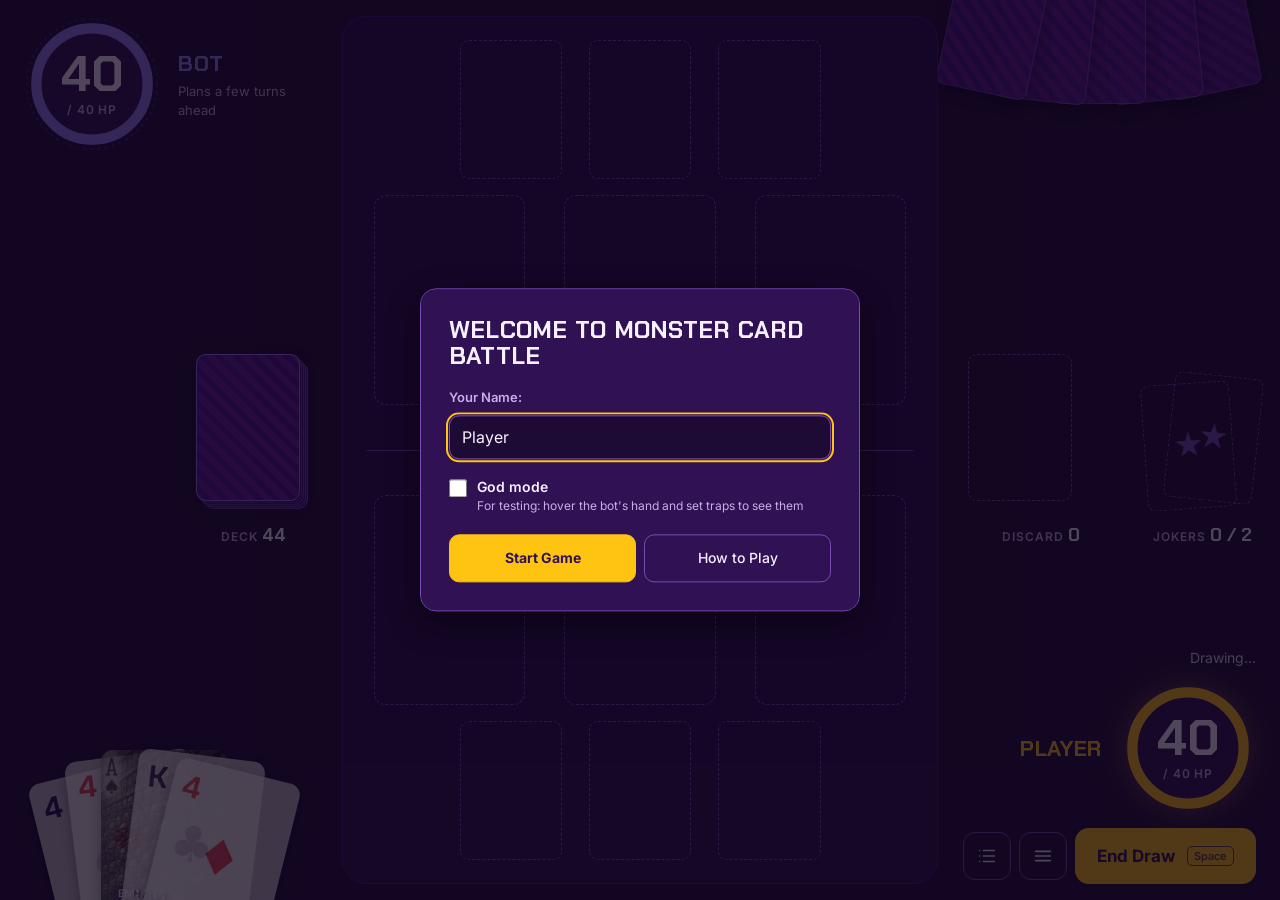
==== commit 7f0be6a5: "Add trap chaining, sound effects, and gameplay and UI fixes Gameplay - Traps chain: players take tur" ====
--- a/index.html
+++ b/index.html
@@ -20,6 +20,13 @@
                     <label for="player-name">Your Name:</label>
                     <input type="text" id="player-name" name="player-name" maxlength="20" placeholder="Enter your name" value="Player" autocomplete="off" />
                 </div>
+                <label class="check-group" for="god-mode">
+                    <input type="checkbox" id="god-mode" name="god-mode" />
+                    <span>
+                        <span class="check-title">God mode</span>
+                        <span class="check-note">For testing: hover the bot's hand and set traps to see them</span>
+                    </span>
+                </label>
             </div>
             <div class="dialog-buttons">
                 <button id="start-game" class="dialog-button primary">Start Game</button>
@@ -52,7 +59,6 @@
             <!-- Bot corner: face-down hand (top-right) -->
             <section class="bot-hand-corner" aria-label="Bot hand">
                 <div id="bot-hand-fan" class="bot-hand-fan" aria-hidden="true"></div>
-                <span id="bot-hand-count" class="count-badge bot-badge">5 cards</span>
             </section>
 
             <!-- Deck (left of the midline) -->
@@ -124,14 +130,13 @@
 
             <!-- Your hand: a fan in the bottom-left corner -->
             <section class="hand-corner" aria-label="Your hand">
-                <span id="player-hand-count" class="count-badge">5 in hand</span>
+                <!-- Choices made on the board (sacrifices, traps, upkeep...) are explained and confirmed here -->
+                <section id="prompt-panel" class="prompt-panel" aria-live="polite" hidden></section>
                 <div id="player-hand" class="player-hand"></div>
             </section>
 
             <!-- Your corner: hint, health and controls (bottom-right) -->
             <section class="player-corner" aria-label="Your status and controls">
-                <!-- Choices made on the board (sacrifices, traps, upkeep...) are explained and confirmed here -->
-                <section id="prompt-panel" class="prompt-panel" aria-live="polite" hidden></section>
                 <p id="hint-line" class="hint-line" aria-live="polite"></p>
                 <div class="crest-group player-stats">
                     <div class="crest-label">
@@ -162,6 +167,7 @@
                         </button>
                         <div id="game-menu" class="game-menu" hidden>
                             <button id="help-button" class="menu-item">Rules</button>
+                            <button id="sound-btn" class="menu-item" aria-pressed="true">Sound: on</button>
                             <button id="new-game-btn" class="menu-item">New game</button>
                             <button id="concede-btn" class="menu-item danger">Concede</button>
                         </div>
@@ -192,7 +198,7 @@
         <div id="attack-preview" class="attack-preview" role="tooltip" hidden></div>
         <div id="card-zoom" class="card-zoom" aria-hidden="true" hidden></div>
 
-        <!-- Pile viewers and the end of the match stay as dialogs; game choices are made on the board -->
+        <!-- Pile viewers stay as dialogs; game choices are made on the board -->
         <div id="deck-list-dialog" class="dialog">
             <div class="dialog-content">
                 <h2 id="deck-list-title">Deck</h2>
@@ -214,15 +220,15 @@
             </div>
         </div>
         
-        <div id="game-over-dialog" class="dialog">
-            <div class="dialog-content">
-                <h2 id="game-result">Game Over</h2>
-                <p id="game-over-message"></p>
-                <div class="dialog-buttons">
-                    <button id="new-game" class="dialog-button primary">New Game</button>
-                </div>
-            </div>
-        </div>
+        <!-- End of the match: a popup that leaves the board and battle log usable -->
+        <section id="game-over-pop" class="game-over-pop" role="status" aria-labelledby="game-result" hidden>
+            <h2 id="game-result">Game Over</h2>
+            <p id="game-over-message"></p>
+            <div class="game-over-actions">
+                <button id="game-over-log" class="dialog-button">Battle log</button>
+                <button id="new-game" class="dialog-button primary">New game</button>
+            </div>
+        </section>
 
         <!-- Tutorial modal -->
         <dialog id="tutorial-dialog" class="modal-dialog">
@@ -255,6 +261,7 @@
         <script src="js/player.js"></script>
         <script src="js/board.js"></script>
         <script src="js/fx.js"></script>
+        <script src="js/sfx.js"></script>
         <script src="js/ui.js"></script>
         <script src="js/bot.js"></script>
         <script src="js/game.js"></script>
--- a/css/styles.css
+++ b/css/styles.css
@@ -333,6 +333,12 @@
     color: var(--ink);
 }
 
+/* A Battle phase that won't happen this turn (first turn, Joker) */
+.phase-steps li.skipped {
+    text-decoration: line-through;
+    opacity: 0.55;
+}
+
 /* ------------------------------------------------------------------ */
 /* Cards                                                               */
 /* ------------------------------------------------------------------ */
@@ -429,6 +435,48 @@
 
 .card.weakened {
     box-shadow: 0 0 0 2px var(--badge-weakened), var(--shadow-card);
+}
+
+/*
+ * A fusion is drawn as its two cards stacked in the slot: the weaker one behind, tilted left,
+ * the stronger one in front, tilted right and lower, so both corner values show. The outer
+ * element keeps the strength badge, the upkeep badge and any state rings.
+ */
+.card.fusion-stack {
+    --stack-h: var(--card-height);
+    background: transparent;
+    box-shadow: none;
+}
+
+.card.fusion-stack > .card.fusion-part {
+    --card-height: calc(var(--stack-h) * 0.76);
+    position: absolute;
+    width: 76%;
+    height: 76%;
+    box-shadow: 0 3px 10px rgba(0, 0, 0, 0.45);
+    pointer-events: none;
+    transition: none;
+}
+
+.card.fusion-stack > .card.fusion-back {
+    left: 3%;
+    top: 2%;
+    transform: rotate(-8deg);
+}
+
+.card.fusion-stack > .card.fusion-front {
+    right: 3%;
+    bottom: 6%;
+    transform: rotate(6deg);
+}
+
+.card.fusion-stack > .card.fusion-part .card-type {
+    display: none;
+}
+
+/* While a choice tags a fusion (e.g. KEEP during upkeep), the tag takes the upkeep badge's place */
+.monster-space[data-pick-label] .upkeep-badge {
+    display: none;
 }
 
 /* Fusion upkeep, shown on fusions on the field */
@@ -540,6 +588,11 @@
     color: #6B4A00;
 }
 
+/* A trap that was just sprung, shown in its slot until it is answered or the attack goes through */
+.card.trap-sprung {
+    box-shadow: 0 0 0 3px var(--react), 0 0 18px var(--react);
+}
+
 .card.trap-disabled {
     background-color: var(--card-face-dim);
     box-shadow: none;
@@ -604,23 +657,6 @@
 .hand-corner {
     position: relative;
     min-height: 0;
-}
-
-.count-badge {
-    display: inline-block;
-    padding: 4px 10px;
-    border-radius: 99px;
-    background: var(--surface);
-    border: 1px solid var(--line-strong);
-    font-size: 12px;
-    font-weight: 600;
-    color: var(--text-muted);
-}
-
-.hand-corner .count-badge {
-    position: absolute;
-    left: 0;
-    top: 0;
 }
 
 .player-hand {
@@ -653,8 +689,8 @@
     transform: translateY(calc(var(--card-height) * -0.22)) rotate(0deg);
 }
 
-/* Hover or focus straightens the card, lifts it out of the fan and zooms it */
-.player-hand .card:hover,
+/* Hover (set by UI.hoverHandCard) or focus straightens the card, lifts it out of the fan and zooms it */
+.player-hand .card.hovered,
 .player-hand .card:focus-visible {
     z-index: 30;
     opacity: 1;
@@ -662,19 +698,6 @@
     box-shadow: var(--shadow-lift);
 }
 
-/*
- * The lifted card leaves its spot in the fan, which could put the pointer over the next
- * card and make the zoom flicker between them. This strip (in the card's scaled space:
- * 0.42 / 1.65 of its height) keeps covering that spot while the card is zoomed.
- */
-.player-hand .card:hover::after {
-    content: '';
-    position: absolute;
-    left: 0;
-    right: 0;
-    top: 100%;
-    height: 26%;
-}
 
 /* ------------------------------------------------------------------ */
 /* The bot's face-down hand, hanging from the top-right corner         */
@@ -695,6 +718,17 @@
     height: var(--card-height);
 }
 
+/* God mode: the bot's cards can be peeked at */
+.god-mode .bot-hand-fan .card,
+.god-mode .bot-area .trap-space .card.face-down {
+    cursor: help;
+}
+
+.god-mode .bot-hand-fan .card:hover,
+.god-mode .bot-area .trap-space .card.face-down:hover {
+    outline: 2px solid var(--bot);
+}
+
 .bot-hand-fan .card {
     position: absolute;
     right: var(--fan-x, 0px);
@@ -703,14 +737,6 @@
     transform-origin: 50% 0;
     box-shadow: 0 6px 14px rgba(0, 0, 0, 0.45);
     cursor: default;
-}
-
-.bot-badge {
-    position: absolute;
-    right: calc(var(--c) * 0.3);
-    top: calc(var(--c) * 0.55);
-    border-color: var(--bot);
-    color: var(--text);
 }
 
 /* ------------------------------------------------------------------ */
@@ -1249,25 +1275,31 @@
 body.prompt-redirect { --pick: var(--redirect); --on-pick: var(--ground); }
 body.prompt-you { --pick: var(--you); --on-pick: var(--ground); }
 
+/* Pinned to the top of your hand's corner, clear of the fan and a lifted selected card */
 .prompt-panel {
-    width: min(340px, 100%);
-    padding: 12px 14px;
-    border-radius: 14px;
+    position: absolute;
+    left: 0;
+    top: 0;
+    z-index: 50;
+    width: min(280px, 100%);
+    padding: 8px 12px;
+    border-radius: 12px;
     background: var(--surface);
     border: 2px solid var(--pick, var(--line-strong));
     box-shadow: var(--shadow-raised);
     display: flex;
     flex-direction: column;
-    gap: 6px;
+    gap: 4px;
 }
 
 .prompt-kicker {
-    font: 700 16px/1.25 var(--font-display);
+    font: 700 14px/1.25 var(--font-display);
     color: var(--text);
 }
 
 .prompt-text {
-    font-size: 13px;
+    font-size: 12px;
+    line-height: 1.35;
     color: var(--text-soft);
 }
 
@@ -1276,12 +1308,12 @@
     align-items: center;
     justify-content: space-between;
     flex-wrap: wrap;
-    gap: 8px;
-    margin-top: 4px;
+    gap: 6px;
+    margin-top: 2px;
 }
 
 .prompt-status {
-    font: 700 16px var(--font-display);
+    font: 700 14px var(--font-display);
 }
 
 .prompt-actions {
@@ -1291,13 +1323,13 @@
 }
 
 .prompt-button {
-    min-height: 40px;
-    padding: 0 14px;
-    border-radius: 10px;
+    min-height: 32px;
+    padding: 0 10px;
+    border-radius: 8px;
     border: 1px solid var(--line-strong);
     background: transparent;
     color: var(--text);
-    font-size: 14px;
+    font-size: 13px;
     font-weight: 600;
     cursor: pointer;
 }
@@ -1323,33 +1355,31 @@
     cursor: not-allowed;
 }
 
-/* While choosing, the panel takes the place of the hint and the turn controls */
+/* While choosing, the hint and the turn controls step aside; the battle log stays available */
 .prompting .hint-line,
-.prompting .corner-controls {
+.prompting #end-phase-btn,
+.prompting .menu-wrap {
     display: none;
 }
 
-/* Short windows: make room for the panel by shrinking your health crest while choosing */
+/* With the battle log open over the left side, the choice moves to your corner (see UI.toggleLog) */
+.player-corner .prompt-panel {
+    position: static;
+}
+
+/* Short windows: a tighter panel */
 @media (max-height: 760px) {
-    .prompting .player-stats .crest {
-        --crest: 76px;
-    }
-
-    .prompting .player-stats .crest-label {
-        display: none;
-    }
-
     .prompt-panel {
-        padding: 10px 12px;
-        gap: 4px;
+        padding: 6px 10px;
+        gap: 2px;
     }
 
     .prompt-kicker {
-        font-size: 15px;
+        font-size: 13px;
     }
 
     .prompt-button {
-        min-height: 36px;
+        min-height: 28px;
     }
 }
 
@@ -1494,6 +1524,42 @@
 /* Dialogs (overlay style)                                             */
 /* ------------------------------------------------------------------ */
 
+/* End of the match: floats over the board without blocking it, below the log drawer */
+.game-over-pop {
+    position: fixed;
+    left: 50%;
+    top: 50%;
+    transform: translate(-50%, -50%);
+    z-index: 700;
+    width: min(340px, calc(100vw - 32px));
+    padding: 20px 22px;
+    border-radius: 16px;
+    background: var(--surface);
+    border: 1px solid var(--line-strong);
+    box-shadow: var(--shadow-raised);
+    text-align: center;
+}
+
+.game-over-pop h2 {
+    margin: 0 0 6px;
+    font: 700 26px/1.1 var(--font-display);
+    text-transform: uppercase;
+}
+
+.game-over-pop p {
+    margin: 0 0 16px;
+    color: var(--text-soft);
+}
+
+.game-over-actions {
+    display: flex;
+    gap: 8px;
+}
+
+.game-over-actions .dialog-button {
+    flex: 1;
+}
+
 .dialog {
     display: none;
     position: fixed;
@@ -1965,7 +2031,8 @@
     overflow: visible;
 }
 
-.fx-arrow line {
+.fx-arrow line,
+.fx-arrow path {
     stroke-width: 4;
     stroke-linecap: round;
 }
@@ -1974,8 +2041,46 @@
 .fx-arrow.tone-you polygon { fill: var(--you); }
 .fx-arrow.tone-bot line { stroke: var(--bot); }
 .fx-arrow.tone-bot polygon { fill: var(--bot); }
-.fx-arrow.tone-redirect line { stroke: var(--redirect); }
+.fx-arrow.tone-redirect line,
+.fx-arrow.tone-redirect path { stroke: var(--redirect); }
 .fx-arrow.tone-redirect polygon { fill: var(--redirect); }
+
+/* Where a Jack sends the attack, pulsing while you decide how to answer */
+.fx-arrow.breathing {
+    animation: arrow-breathe 1.6s ease-in-out infinite;
+}
+
+.fx-arrow.breathing path {
+    stroke-width: 5;
+}
+
+/* ...and the monster it lands on breathes with it */
+.monster-space.redirect-target {
+    border-radius: 12px;
+    animation: target-breathe 1.6s ease-in-out infinite;
+}
+
+@keyframes arrow-breathe {
+    0%, 100% { opacity: 0.5; filter: drop-shadow(0 0 0 var(--redirect)); }
+    50% { opacity: 1; filter: drop-shadow(0 0 7px var(--redirect)); }
+}
+
+@keyframes target-breathe {
+    0%, 100% { box-shadow: 0 0 0 2px var(--redirect); }
+    50% { box-shadow: 0 0 0 4px var(--redirect), 0 0 22px var(--redirect); }
+}
+
+@media (prefers-reduced-motion: reduce) {
+    .fx-arrow.breathing {
+        animation: none;
+        filter: drop-shadow(0 0 5px var(--redirect));
+    }
+
+    .monster-space.redirect-target {
+        animation: none;
+        box-shadow: 0 0 0 3px var(--redirect);
+    }
+}
 
 .fx-ghost {
     position: fixed;
--- a/css/dialog.css
+++ b/css/dialog.css
@@ -48,6 +48,32 @@
     flex-direction: column;
     gap: 18px;
     margin-bottom: 8px;
+}
+
+.check-group {
+    display: flex;
+    align-items: flex-start;
+    gap: 10px;
+    cursor: pointer;
+}
+
+.check-group input {
+    width: 18px;
+    height: 18px;
+    margin: 2px 0 0;
+    accent-color: var(--you);
+}
+
+.check-title {
+    display: block;
+    font-size: 14px;
+    font-weight: 600;
+}
+
+.check-note {
+    display: block;
+    font-size: 12px;
+    color: var(--text-muted);
 }
 
 .input-group label {
